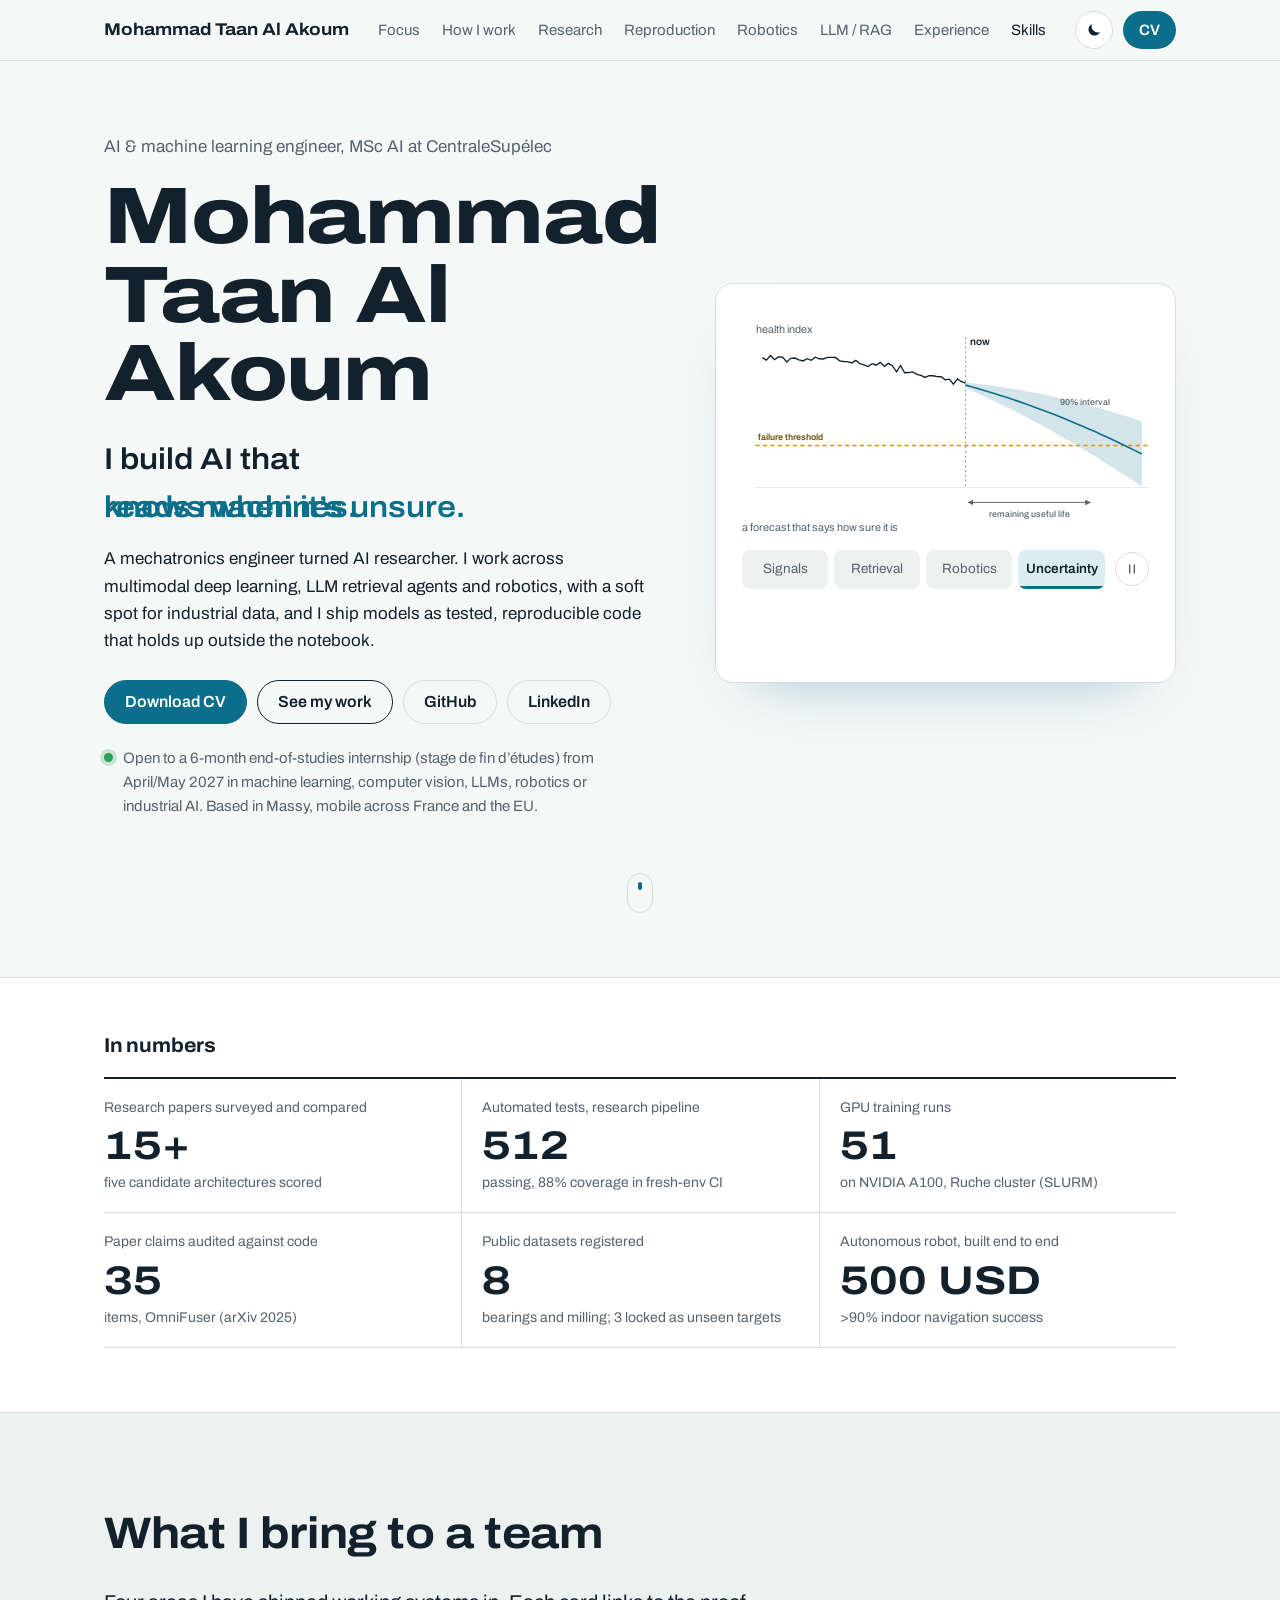
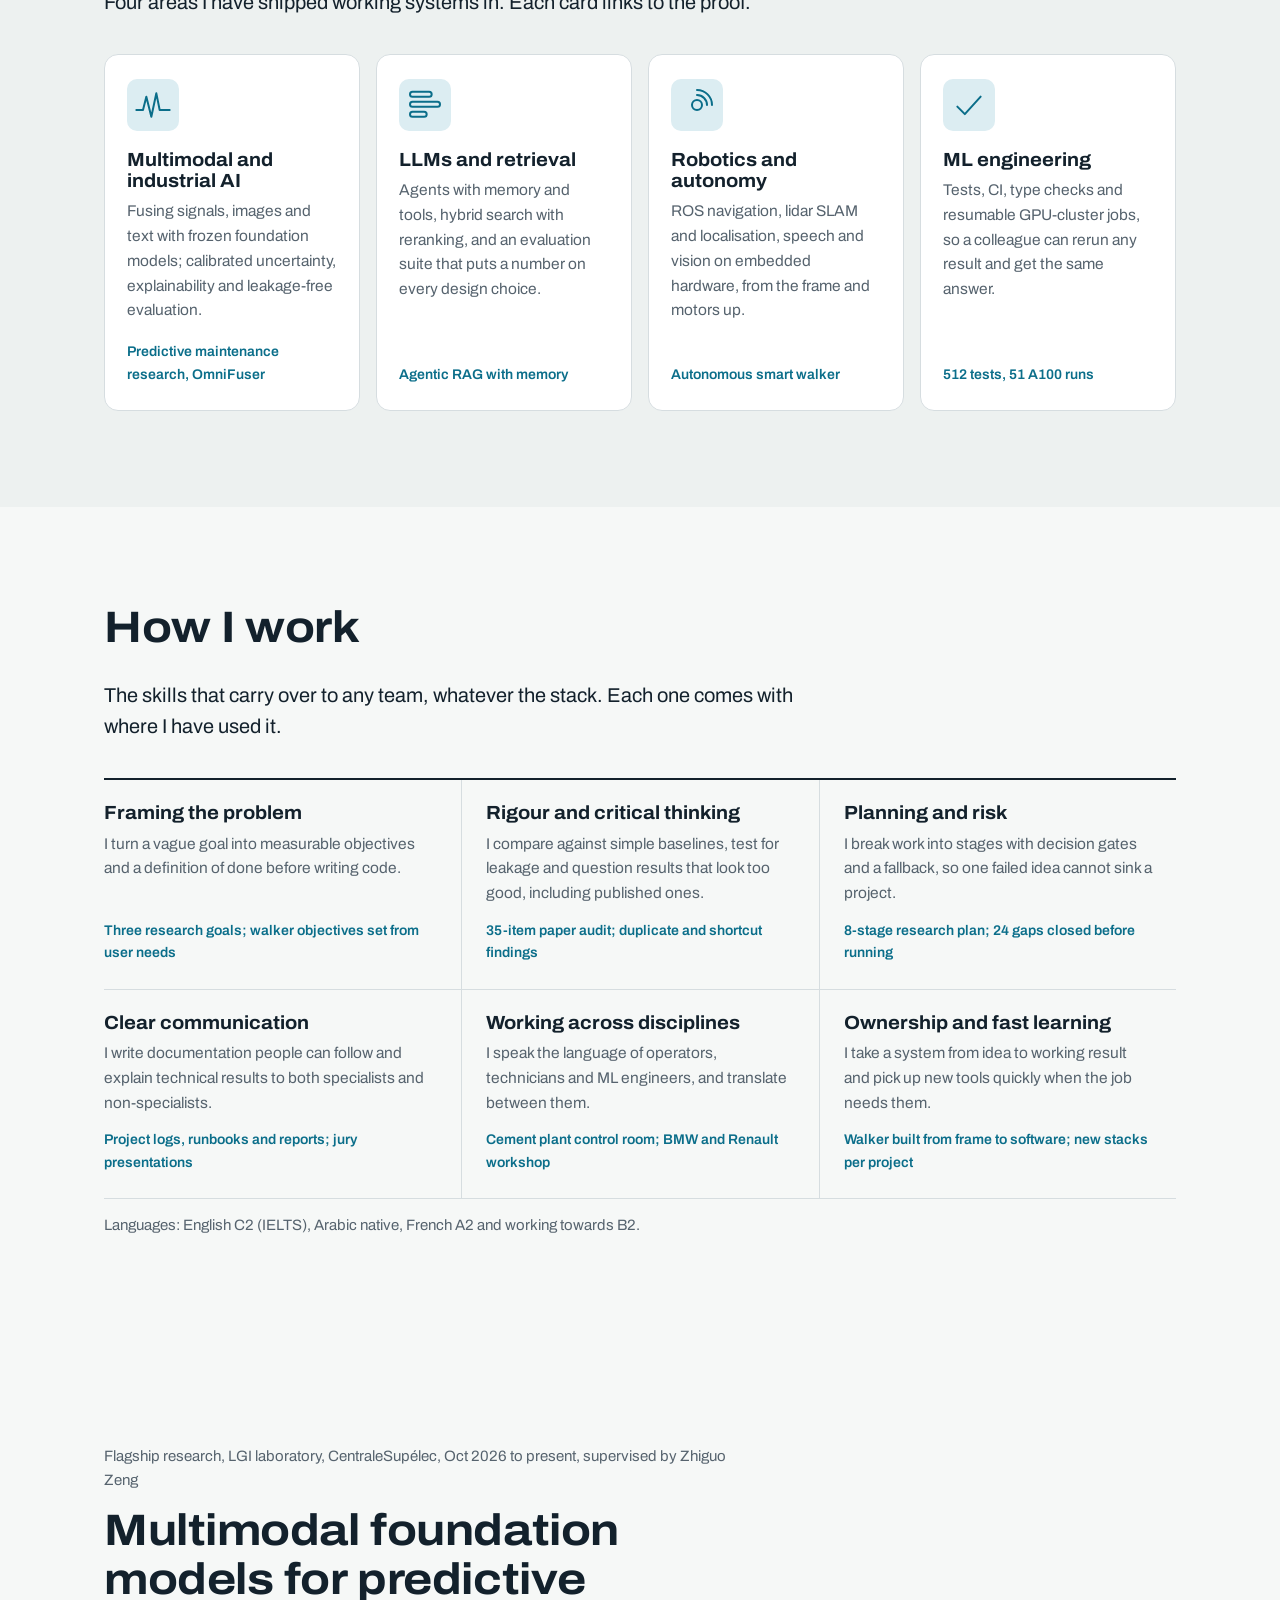
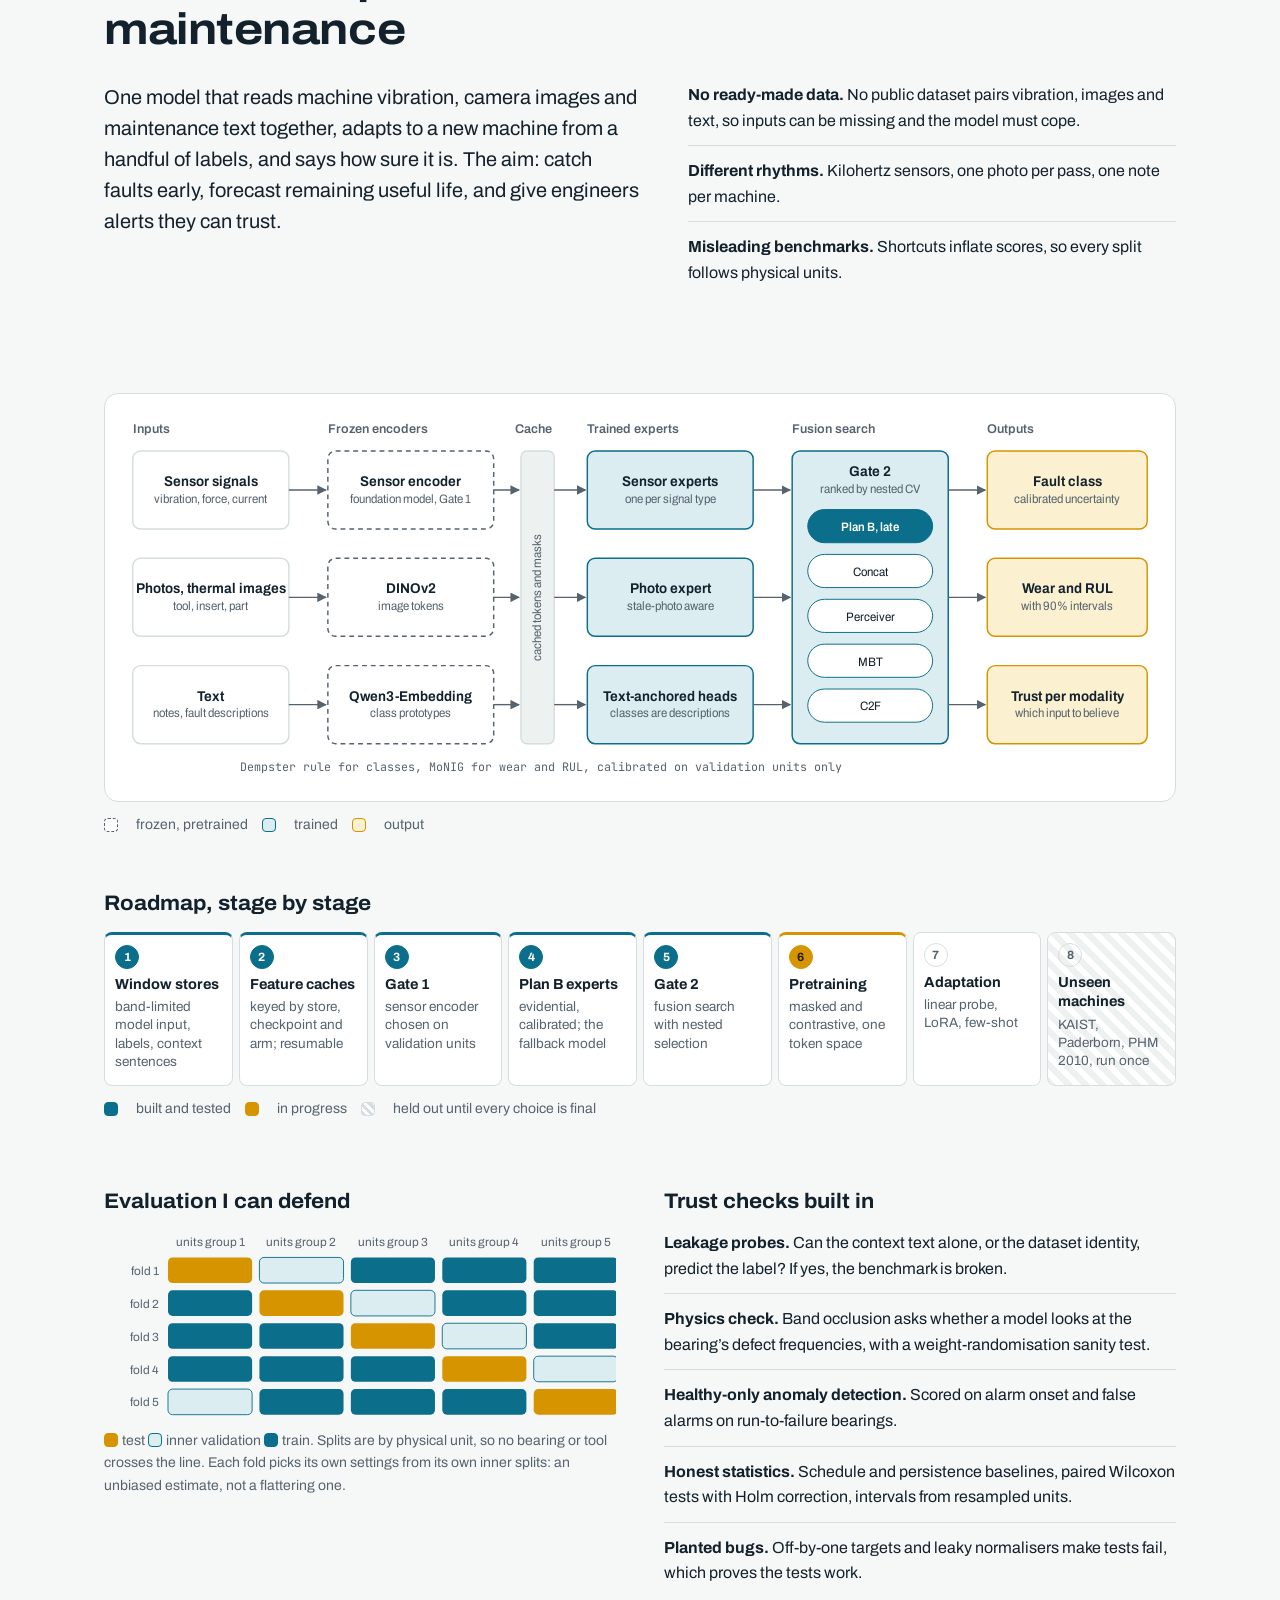
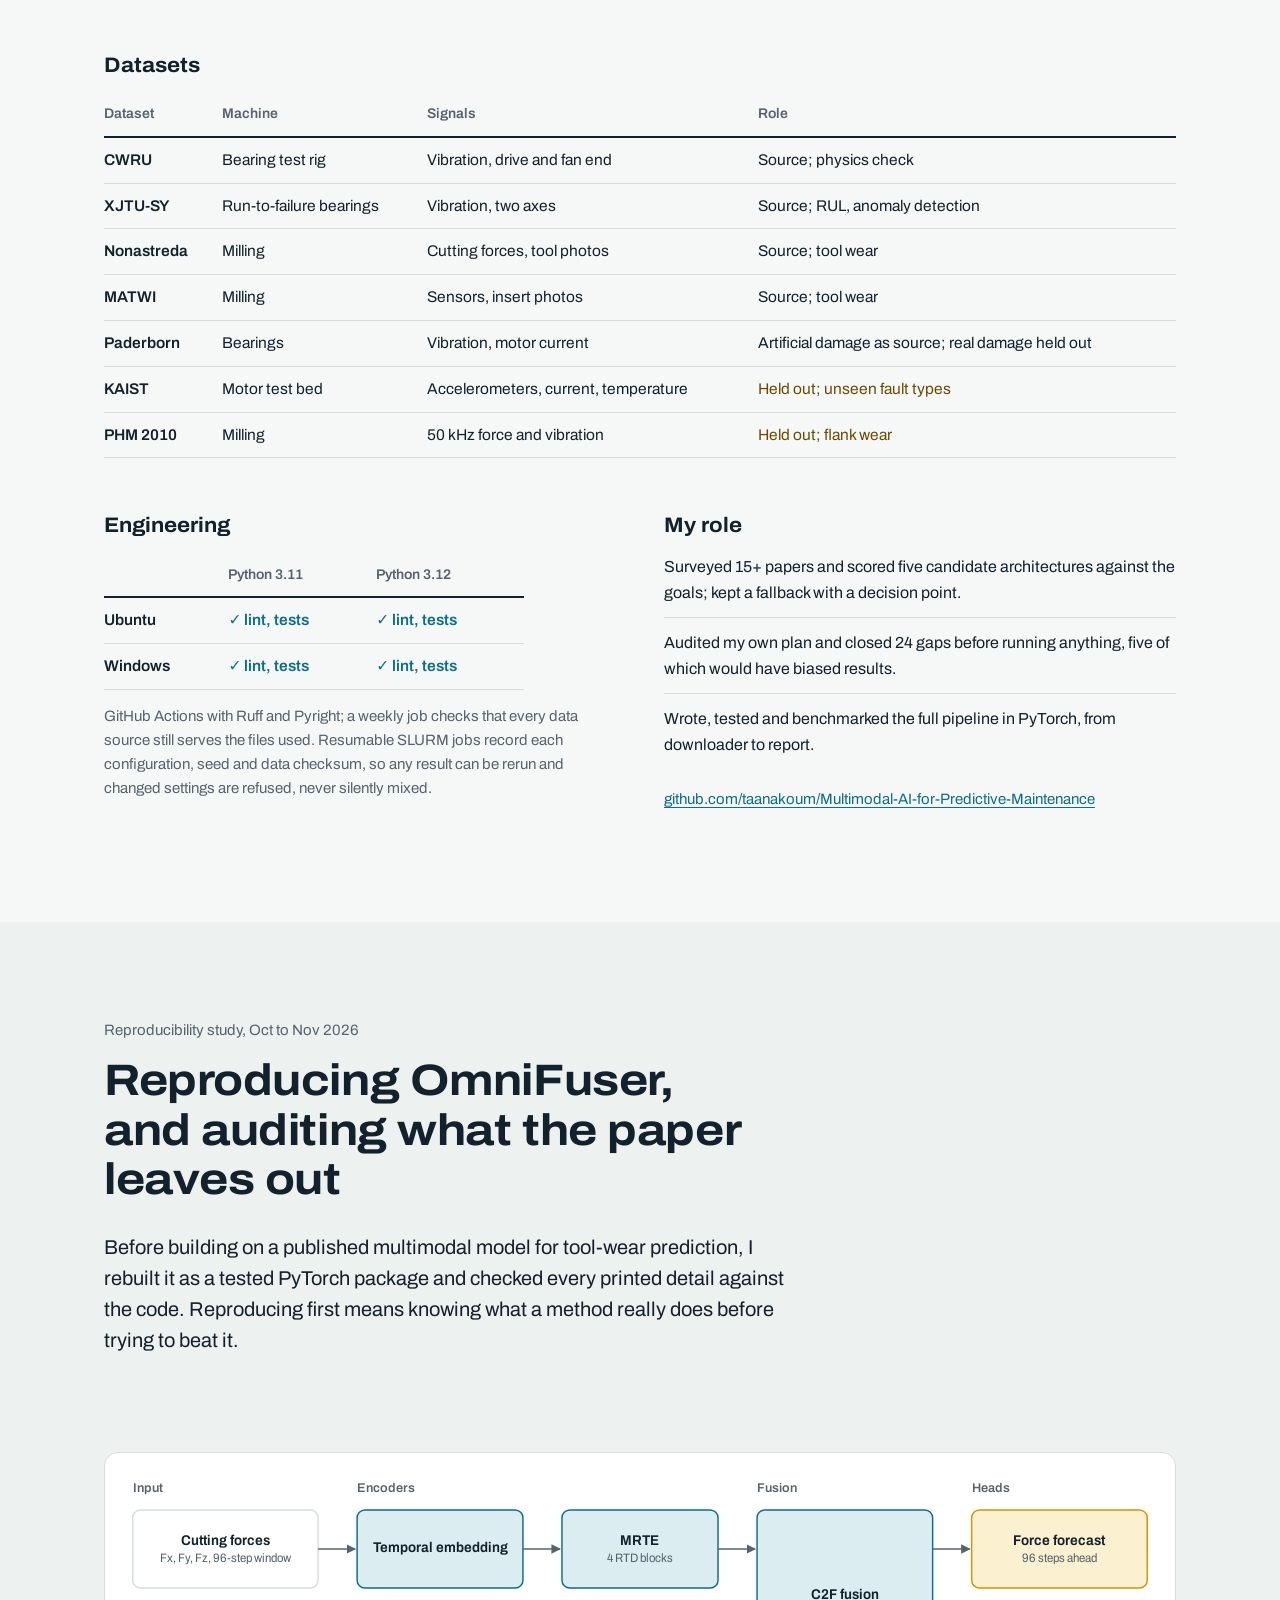
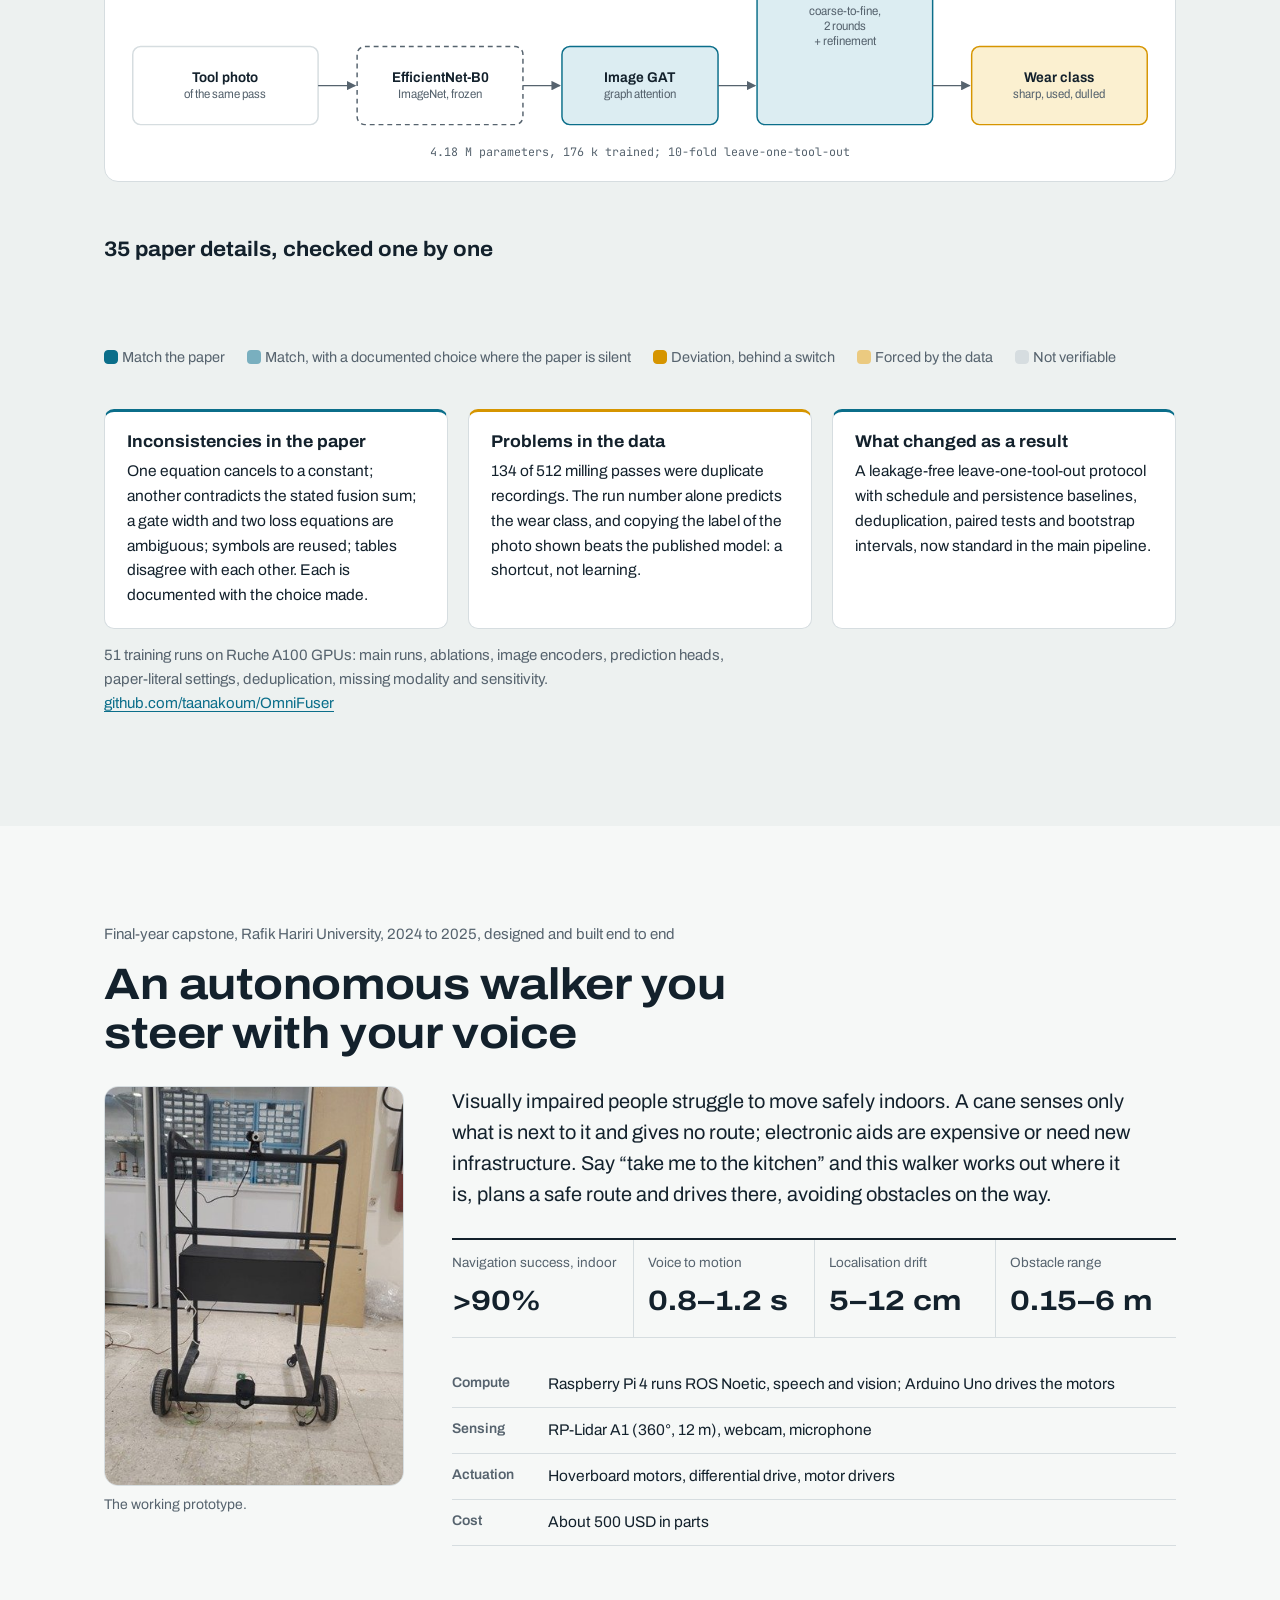
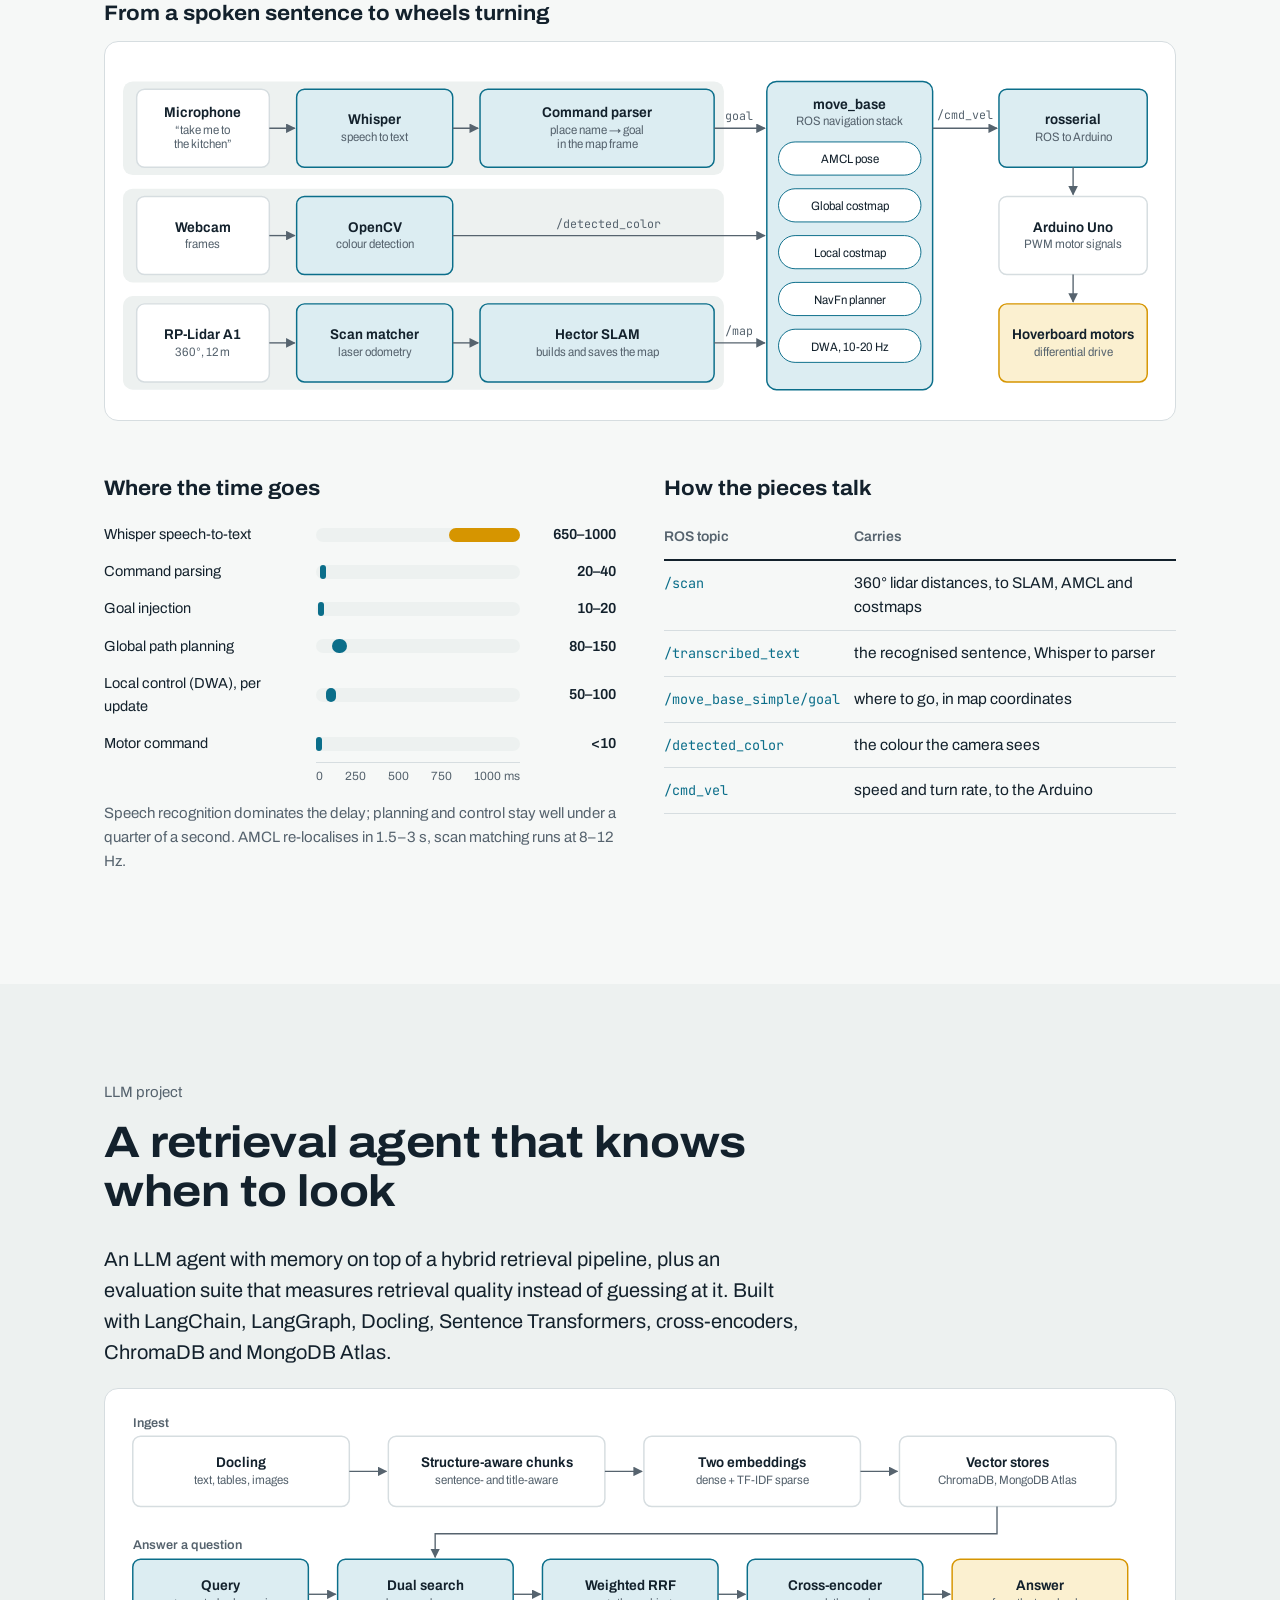
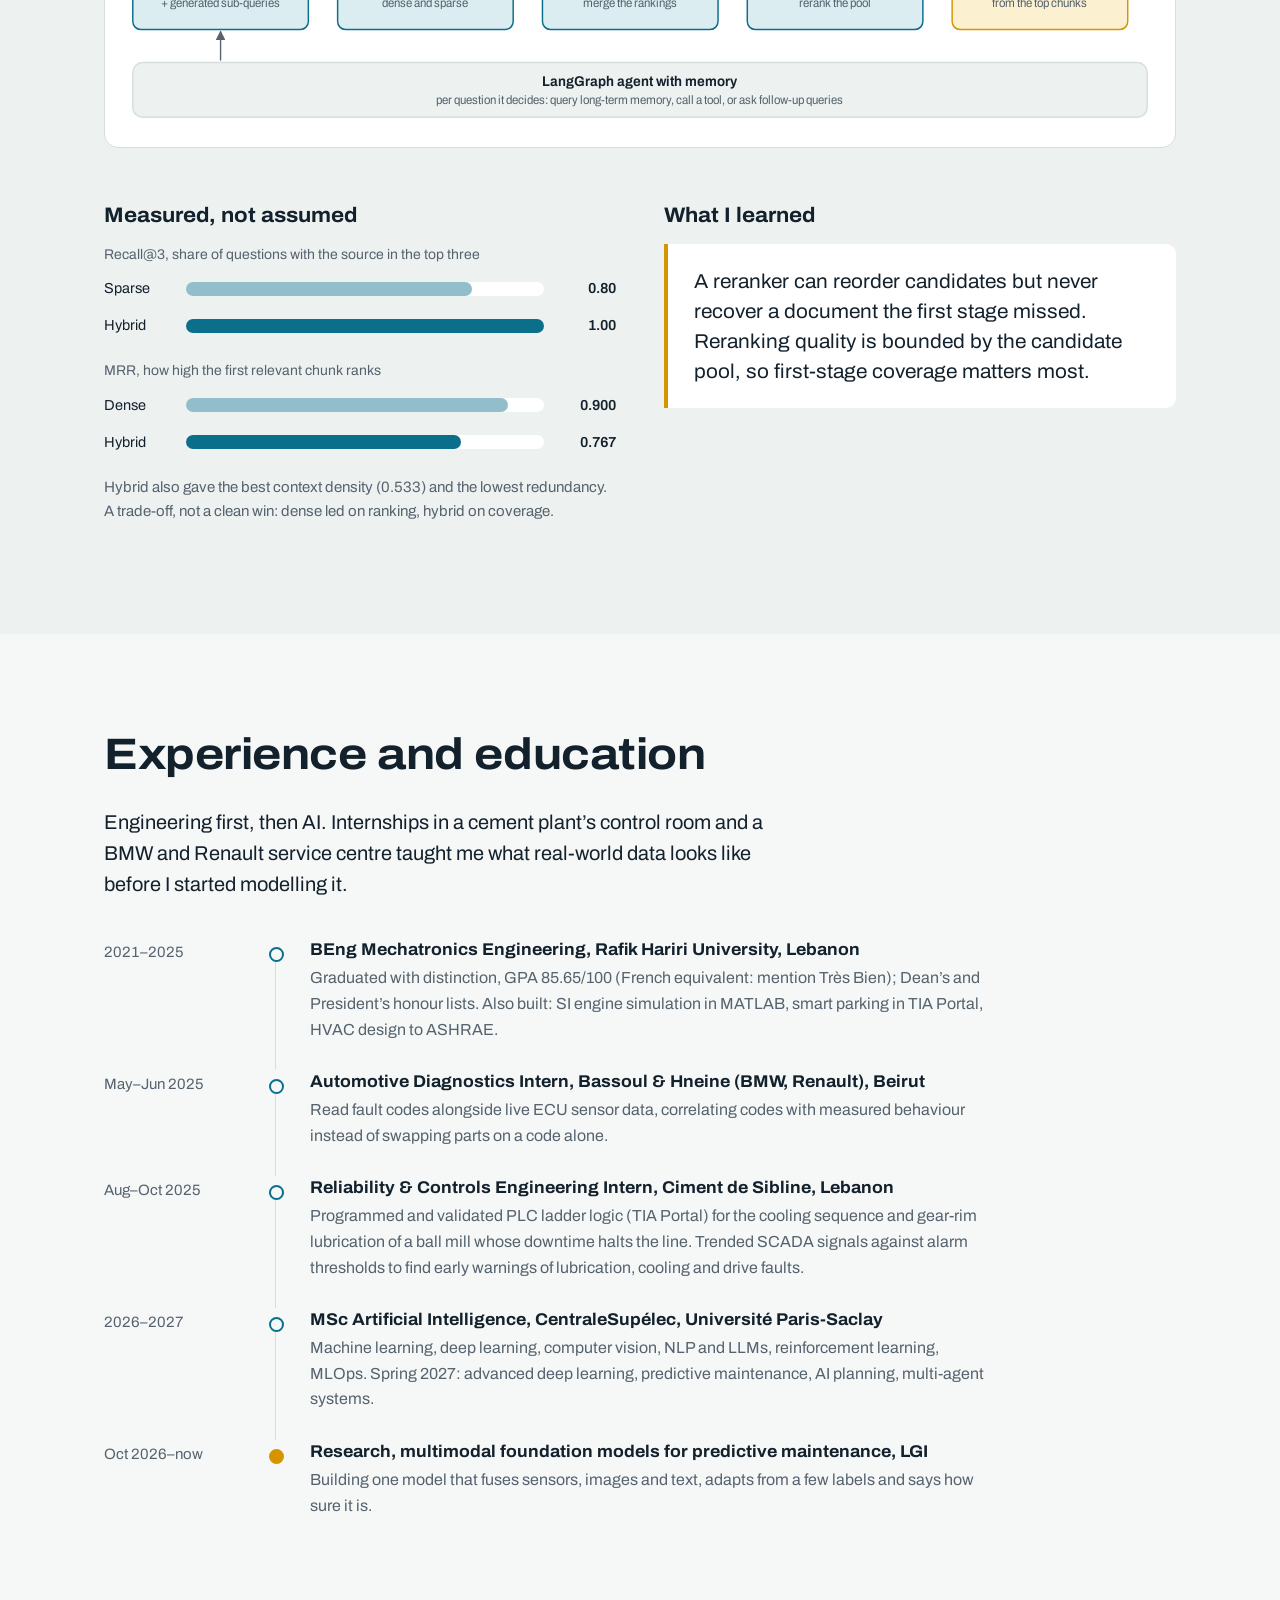
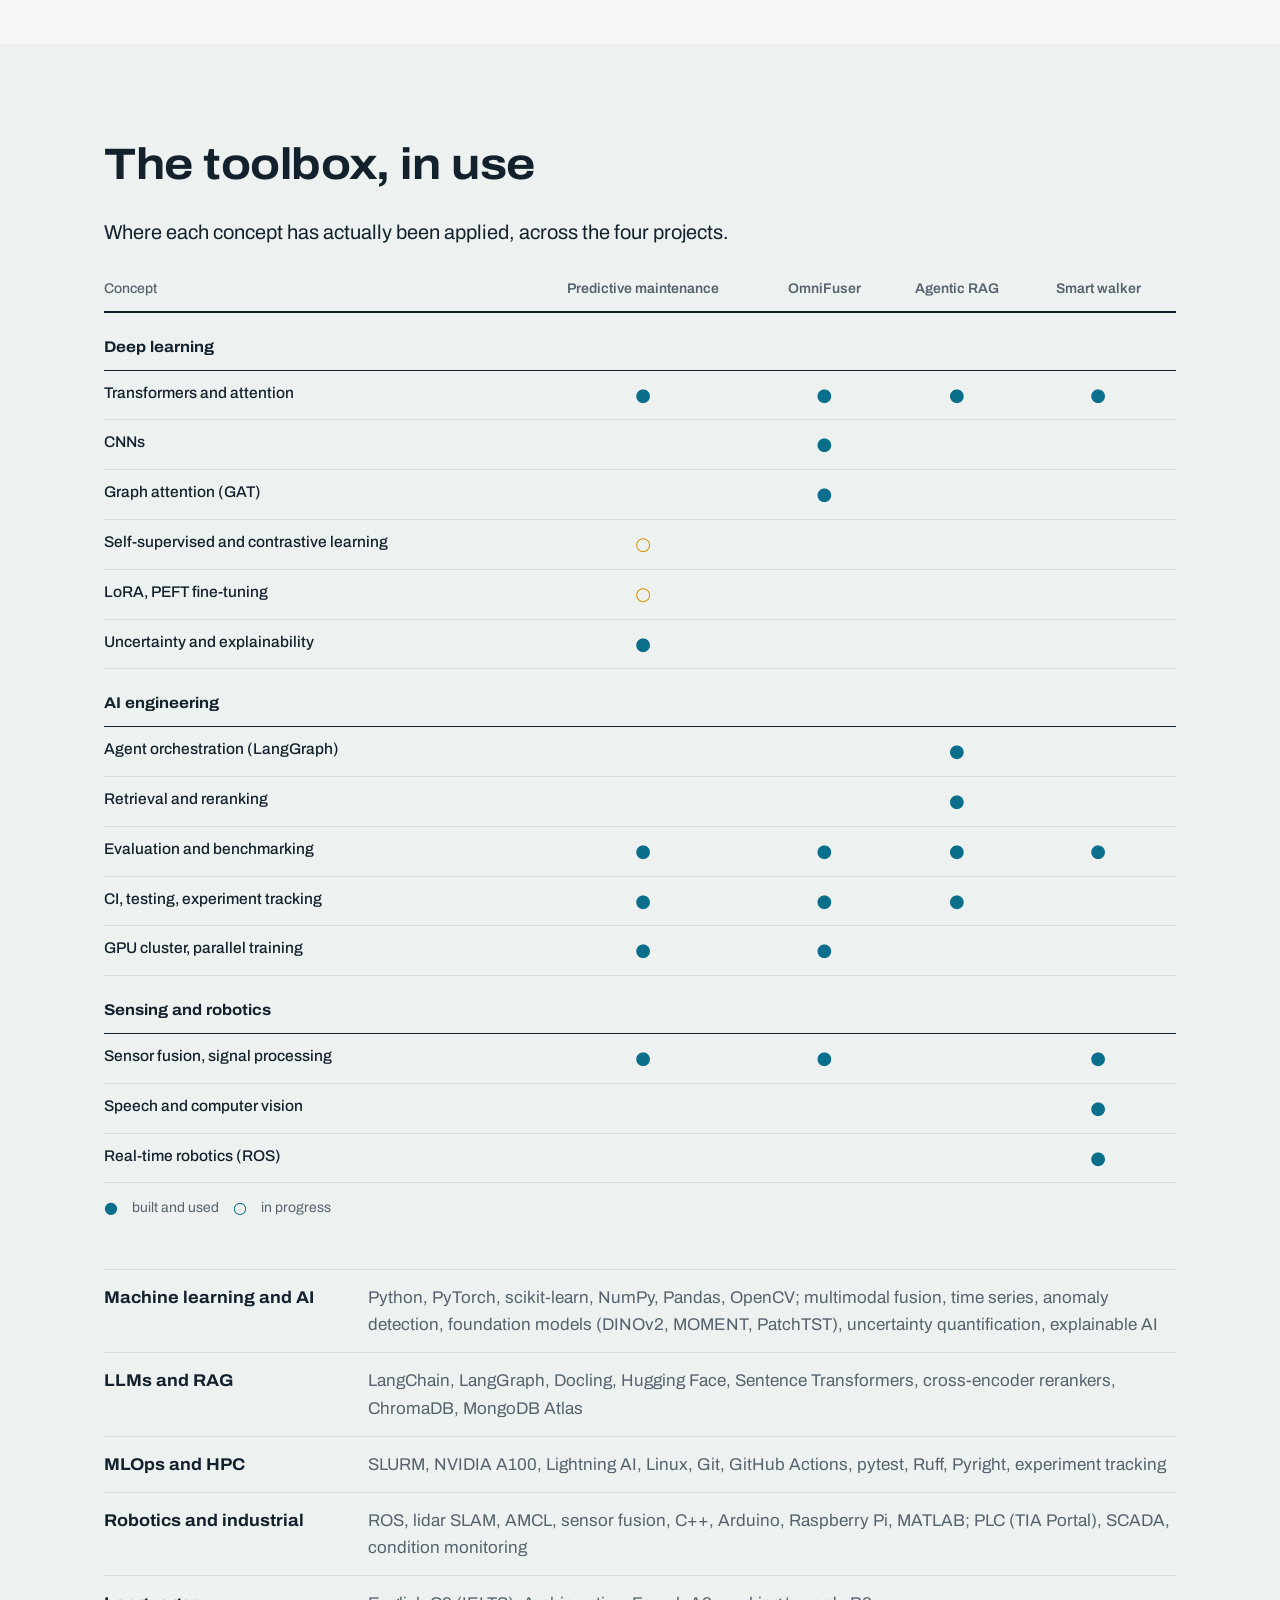
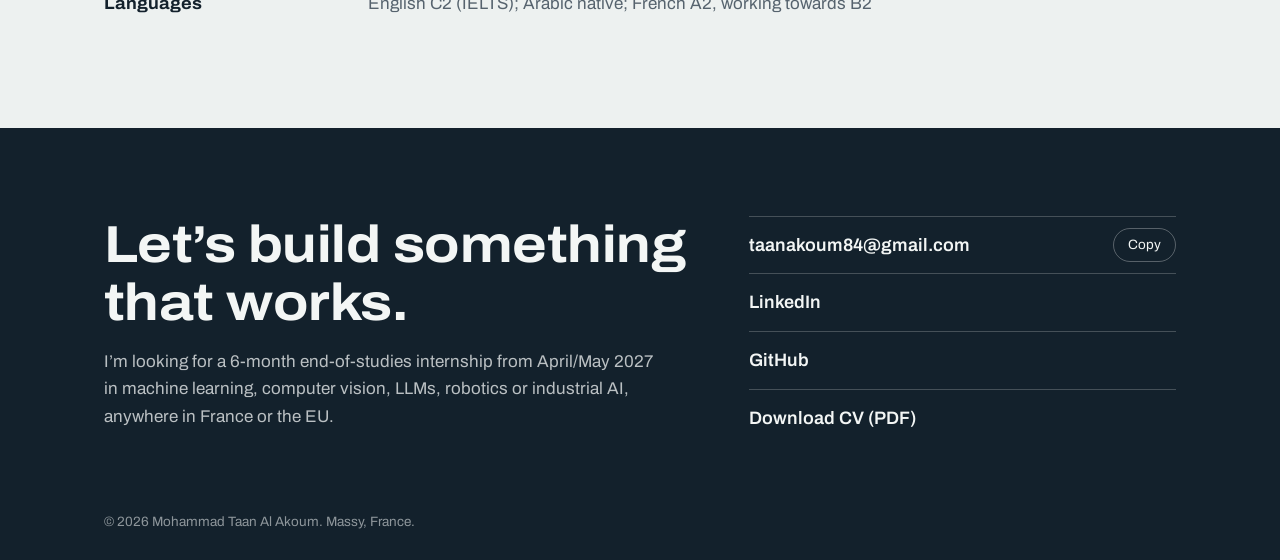
==== index.html @ 6b08afb2 "Add files via upload" ====
<!doctype html>
<html lang="en">
<head>
<meta charset="utf-8">
<meta name="viewport" content="width=device-width, initial-scale=1">
<title>Mohammad Taan Al Akoum | AI & ML Engineer</title>
<script>try{var s=localStorage.getItem("theme");if(s)document.documentElement.setAttribute("data-theme",s)}catch(e){}document.documentElement.classList.add("js")</script>
<meta name="description" content="AI and machine learning engineer, MSc AI at CentraleSupélec: multimodal deep learning, LLM retrieval agents, robotics and industrial AI, shipped as tested code. Looking for a 6-month internship from April/May 2027.">
<meta name="author" content="Mohammad Taan Al Akoum">
<meta name="theme-color" content="#F6F8F7">
<link rel="canonical" href="https://taanakoum.github.io/">
<meta property="og:type" content="website">
<meta property="og:title" content="Mohammad Taan Al Akoum | AI & ML Engineer">
<meta property="og:description" content="Multimodal deep learning, LLM retrieval agents, autonomous robots and industrial AI, built and tested end to end. Seeking a 6-month internship from April/May 2027.">
<meta property="og:url" content="https://taanakoum.github.io/">
<meta property="og:image" content="https://taanakoum.github.io/assets/og.png">
<meta name="twitter:card" content="summary_large_image">
<link rel="icon" href="assets/favicon.svg" type="image/svg+xml">
<link rel="preconnect" href="https://fonts.googleapis.com">
<link rel="preconnect" href="https://fonts.gstatic.com" crossorigin>
<link href="https://fonts.googleapis.com/css2?family=Archivo:wdth,wght@62..125,300..800&family=JetBrains+Mono:wght@400;500&display=swap" rel="stylesheet">
<link rel="stylesheet" href="styles.css">
<script type="application/ld+json">
{"@context":"https://schema.org","@type":"Person","name":"Mohammad Taan Al Akoum","jobTitle":"AI & Machine Learning Engineer","email":"mailto:taanakoum84@gmail.com","url":"https://taanakoum.github.io/","alumniOf":[{"@type":"CollegeOrUniversity","name":"CentraleSupélec, Université Paris-Saclay"},{"@type":"CollegeOrUniversity","name":"Rafik Hariri University"}],"address":{"@type":"PostalAddress","addressLocality":"Massy","addressCountry":"FR"},"sameAs":["https://github.com/taanakoum","https://www.linkedin.com/in/mohammad-taan-al-akoum-192936437"]}
</script>
</head>
<body>
<a class="skip" href="#main">Skip to content</a>

<header class="nav">
  <div class="progress" aria-hidden="true"><span></span></div>
  <div class="wrap nav-in">
    <a class="brand" href="#top">Mohammad Taan Al Akoum</a>
    <nav aria-label="Sections" id="menu">
      <a href="#bring">Focus</a>
      <a href="#how">How I work</a>
      <a href="#research">Research</a>
      <a href="#omnifuser">Reproduction</a>
      <a href="#walker">Robotics</a>
      <a href="#rag">LLM / RAG</a>
      <a href="#experience">Experience</a>
      <a href="#skills">Skills</a>
    </nav>
    <div class="nav-tools">
      <button class="icon-btn" id="theme" type="button" aria-label="Switch to dark theme">
        <svg class="i-moon" viewBox="0 0 24 24" aria-hidden="true"><path d="M20 14.5A8 8 0 0 1 9.5 4a8 8 0 1 0 10.5 10.5z"/></svg>
        <svg class="i-sun" viewBox="0 0 24 24" aria-hidden="true"><circle cx="12" cy="12" r="4.2"/><path d="M12 2v2.5M12 19.5V22M2 12h2.5M19.5 12H22M4.9 4.9l1.8 1.8M17.3 17.3l1.8 1.8M4.9 19.1l1.8-1.8M17.3 6.7l1.8-1.8"/></svg>
      </button>
      <a class="nav-cv" href="assets/Mohammad_Taan_Al_Akoum_CV.pdf" download>CV</a>
      <button class="icon-btn menu-btn" id="menu-btn" type="button" aria-expanded="false" aria-controls="menu" aria-label="Open menu"><span></span><span></span></button>
    </div>
  </div>
</header>

<main id="main">

<section class="hero" id="top">
  <div class="wrap hero-in">
    <div class="hero-txt">
      <p class="hero-role">AI &amp; machine learning engineer, MSc AI at CentraleSupélec</p>
      <h1><span class="h1-l">Mohammad</span> <span class="h1-l">Taan Al Akoum</span></h1>
      <p class="hero-claim">I build AI that<br><span class="rot" aria-live="polite"><span class="rot-w is-on">reads machines.</span><span class="rot-w">finds the right answer.</span><span class="rot-w">drives itself.</span><span class="rot-w">knows when it’s unsure.</span></span></p>
      <p class="hero-lede">A mechatronics engineer turned AI researcher. I work across multimodal deep learning, LLM retrieval agents and robotics, with a soft spot for industrial data, and I ship models as tested, reproducible code that holds up outside the notebook.</p>
      <div class="cta">
        <a class="btn btn-main" href="assets/Mohammad_Taan_Al_Akoum_CV.pdf" download>Download CV</a>
        <a class="btn" href="#work">See my work</a>
        <a class="btn btn-quiet" href="https://github.com/taanakoum" target="_blank" rel="noopener">GitHub</a>
        <a class="btn btn-quiet" href="https://www.linkedin.com/in/mohammad-taan-al-akoum-192936437" target="_blank" rel="noopener">LinkedIn</a>
      </div>
      <p class="avail"><span class="dot" aria-hidden="true"></span>Open to a 6-month end-of-studies internship (stage de fin d’études) from April/May 2027 in machine learning, computer vision, LLMs, robotics or industrial AI. Based in Massy, mobile across France and the EU.</p>
    </div>
    <figure class="hero-fig" data-showcase>
      <div class="stage">
        <div class="hp is-active" data-cap="Signals. Each bearing impact rings in the vibration; the spectrum shows the defect frequency and its harmonics. My research checks that models rely on these lines, not on shortcuts."><svg class="hero-sig" viewBox="0 0 600 330" role="img" aria-label="Illustration of a bearing fault: repeating impacts in a vibration signal and matching peaks in its envelope spectrum." xmlns="http://www.w3.org/2000/svg"><path class="sig draw" d="M0,80.7 L1,78.0 L2,79.2 L3,78.7 L4,79.6 L5,77.1 L6,73.1 L7,74.2 L8,72.1 L9,73.6 L10,72.7 L11,72.8 L12,77.2 L13,70.3 L14,71.0 L15,70.7 L16,76.3 L17,76.3 L18,74.0 L19,29.0 L20,68.0 L21,106.5 L22,75.4 L23,47.0 L24,66.2 L25,92.8 L26,80.8 L27,53.2 L28,67.1 L29,84.0 L30,82.3 L31,68.5 L32,72.6 L33,84.6 L34,80.6 L35,72.6 L36,76.7 L37,86.4 L38,85.3 L39,75.3 L40,81.4 L41,84.2 L42,84.7 L43,86.4 L44,82.6 L45,82.9 L46,92.6 L47,86.4 L48,85.6 L49,89.7 L50,87.2 L51,87.6 L52,90.9 L53,86.2 L54,87.2 L55,85.8 L56,84.0 L57,87.3 L58,88.3 L59,91.3 L60,85.8 L61,89.0 L62,88.5 L63,90.0 L64,88.5 L65,87.1 L66,82.0 L67,90.0 L68,87.7 L69,82.8 L70,79.1 L71,36.8 L72,83.3 L73,121.7 L74,83.8 L75,54.3 L76,75.9 L77,96.2 L78,80.2 L79,60.1 L80,69.6 L81,86.5 L82,76.0 L83,63.2 L84,67.5 L85,79.0 L86,81.3 L87,63.9 L88,66.0 L89,74.6 L90,80.3 L91,70.5 L92,66.7 L93,78.5 L94,74.6 L95,67.7 L96,73.5 L97,69.1 L98,72.7 L99,72.6 L100,71.1 L101,72.5 L102,75.0 L103,71.5 L104,76.2 L105,77.2 L106,74.6 L107,77.1 L108,79.6 L109,76.2 L110,75.9 L111,81.2 L112,83.9 L113,81.7 L114,82.8 L115,83.6 L116,79.6 L117,86.7 L118,81.5 L119,88.6 L120,87.7 L121,84.6 L122,83.9 L123,41.0 L124,83.5 L125,121.8 L126,92.3 L127,59.7 L128,83.1 L129,108.5 L130,92.7 L131,72.2 L132,80.4 L133,98.8 L134,87.9 L135,77.2 L136,83.3 L137,94.7 L138,90.6 L139,78.1 L140,82.3 L141,87.6 L142,82.5 L143,87.2 L144,82.9 L145,83.6 L146,82.7 L147,78.6 L148,79.2 L149,78.6 L150,79.5 L151,78.5 L152,69.6 L153,76.1 L154,78.5 L155,75.3 L156,74.5 L157,74.6 L158,81.5 L159,74.5 L160,69.7 L161,75.6 L162,72.9 L163,69.6 L164,69.3 L165,67.8 L166,76.4 L167,72.6 L168,72.4 L169,70.2 L170,69.4 L171,79.3 L172,69.6 L173,76.6 L174,71.6 L175,33.8 L176,70.7 L177,106.1 L178,80.5 L179,48.6 L180,68.9 L181,97.7 L182,84.0 L183,58.5 L184,70.9 L185,93.1 L186,78.9 L187,75.0 L188,74.8 L189,90.5 L190,87.4 L191,76.9 L192,80.3 L193,87.5 L194,93.0 L195,87.3 L196,82.3 L197,91.7 L198,92.4 L199,90.0 L200,82.7 L201,87.2 L202,86.0 L203,90.0 L204,87.0 L205,91.7 L206,87.2 L207,83.5 L208,89.2 L209,83.6 L210,85.2 L211,87.1 L212,90.8 L213,82.1 L214,85.9 L215,86.2 L216,82.7 L217,82.3 L218,79.2 L219,84.8 L220,78.2 L221,76.8 L222,76.4 L223,79.8 L224,80.4 L225,75.2 L226,77.0 L227,32.4 L228,69.2 L229,110.5 L230,85.5 L231,48.4 L232,73.0 L233,92.1 L234,77.9 L235,58.1 L236,66.6 L237,82.2 L238,77.0 L239,58.9 L240,67.0 L241,76.1 L242,72.2 L243,62.4 L244,70.0 L245,73.9 L246,80.7 L247,72.8 L248,75.6 L249,73.1 L250,79.8 L251,73.3 L252,73.9 L253,77.1 L254,79.7 L255,75.9 L256,71.9 L257,79.0 L258,79.0 L259,77.1 L260,80.3 L261,84.9 L262,84.2 L263,79.9 L264,87.1 L265,85.6 L266,82.5 L267,83.2 L268,85.4 L269,84.1 L270,86.5 L271,90.2 L272,91.3 L273,89.3 L274,85.7 L275,89.7 L276,90.5 L277,90.3 L278,92.4 L279,44.7 L280,88.1 L281,121.4 L282,98.6 L283,59.7 L284,83.2 L285,112.6 L286,90.2 L287,70.4 L288,85.3 L289,99.3 L290,88.7 L291,75.2 L292,75.9 L293,87.2 L294,84.0 L295,74.6 L296,72.7 L297,81.5 L298,80.7 L299,80.4 L300,72.1 L301,75.3 L302,79.0 L303,75.1 L304,67.8 L305,79.9 L306,74.1 L307,66.3 L308,74.0 L309,71.3 L310,68.5 L311,72.1 L312,69.5 L313,69.6 L314,74.7 L315,71.8 L316,70.4 L317,69.8 L318,72.6 L319,72.8 L320,74.9 L321,73.8 L322,71.3 L323,73.5 L324,76.2 L325,76.9 L326,68.6 L327,73.0 L328,74.8 L329,83.9 L330,76.4 L331,33.5 L332,71.9 L333,113.3 L334,85.6 L335,53.2 L336,81.6 L337,101.0 L338,88.4 L339,69.8 L340,75.5 L341,92.9 L342,94.8 L343,78.6 L344,81.1 L345,93.7 L346,92.8 L347,84.9 L348,78.7 L349,89.4 L350,94.6 L351,88.9 L352,81.1 L353,87.8 L354,85.7 L355,84.4 L356,88.0 L357,87.8 L358,94.3 L359,87.9 L360,85.1 L361,84.9 L362,88.2 L363,84.7 L364,82.0 L365,82.6 L366,81.8 L367,81.5 L368,81.7 L369,78.7 L370,80.3 L371,81.4 L372,79.9 L373,77.9 L374,77.8 L375,76.2 L376,75.7 L377,74.8 L378,75.3 L379,77.6 L380,72.5 L381,70.5 L382,71.9 L383,29.2 L384,68.1 L385,109.0 L386,81.6 L387,44.7 L388,68.5 L389,90.6 L390,80.4 L391,62.6 L392,69.0 L393,80.5 L394,78.9 L395,67.1 L396,70.4 L397,79.5 L398,77.3 L399,69.0 L400,67.7 L401,78.0 L402,79.9 L403,72.8 L404,70.8 L405,78.2 L406,79.0 L407,81.3 L408,79.1 L409,80.6 L410,84.5 L411,79.3 L412,80.6 L413,82.2 L414,86.3 L415,78.3 L416,81.7 L417,87.0 L418,87.2 L419,80.2 L420,87.8 L421,85.5 L422,85.9 L423,88.1 L424,90.9 L425,87.8 L426,87.7 L427,85.4 L428,85.9 L429,87.8 L430,85.7 L431,86.1 L432,86.4 L433,86.5 L434,87.0 L435,40.1 L436,84.9 L437,120.7 L438,88.8 L439,60.3 L440,78.3 L441,108.2 L442,89.0 L443,63.1 L444,72.8 L445,91.8 L446,84.6 L447,72.2 L448,67.6 L449,82.3 L450,77.4 L451,72.3 L452,71.5 L453,82.9 L454,75.0 L455,68.0 L456,75.1 L457,74.8 L458,73.0 L459,75.1 L460,74.7 L461,75.6 L462,74.9 L463,74.6 L464,70.3 L465,71.7 L466,71.5 L467,70.1 L468,67.8 L469,70.1 L470,77.4 L471,75.0 L472,76.4 L473,77.6 L474,76.0 L475,75.9 L476,74.9 L477,81.3 L478,81.4 L479,78.7 L480,79.6 L481,80.8 L482,81.0 L483,83.4 L484,80.1 L485,81.8 L486,83.8 L487,42.0 L488,82.0 L489,126.7 L490,93.1 L491,59.3 L492,85.0 L493,107.4 L494,92.9 L495,75.2 L496,82.9 L497,101.3 L498,92.4 L499,77.3 L500,83.5 L501,97.6 L502,92.8 L503,82.8 L504,82.0 L505,90.6 L506,92.2 L507,87.3 L508,84.4 L509,89.8 L510,90.5 L511,83.5 L512,83.4 L513,84.2 L514,83.0 L515,82.5 L516,74.0 L517,82.0 L518,78.2 L519,78.7 L520,74.8 L521,84.3 L522,79.9 L523,75.8 L524,73.8 L525,69.3 L526,74.4 L527,70.9 L528,71.4 L529,70.8 L530,71.9 L531,73.0 L532,70.7 L533,74.8 L534,69.0 L535,74.4 L536,70.9 L537,66.1 L538,72.4 L539,28.0 L540,66.0 L541,106.7 L542,79.4 L543,45.3 L544,66.2 L545,92.8 L546,82.1 L547,54.1 L548,65.3 L549,88.2 L550,81.2 L551,69.0 L552,69.4 L553,87.5 L554,81.9 L555,75.9 L556,78.7 L557,83.5 L558,81.9 L559,79.9 L560,82.4 L561,84.0 L562,87.1 L563,82.9 L564,79.9 L565,84.4 L566,89.7 L567,80.4 L568,86.1 L569,86.2 L570,90.7 L571,87.9 L572,91.9 L573,83.8 L574,85.5 L575,91.3 L576,91.5 L577,92.2 L578,85.1 L579,88.6 L580,86.9 L581,87.5 L582,86.8 L583,88.6 L584,84.9 L585,88.4 L586,84.4 L587,82.7 L588,81.4 L589,82.7 L590,83.9 L591,36.4 L592,78.2 L593,109.7 L594,81.4 L595,51.3 L596,72.9 L597,99.3 L598,84.2 L599,60.2 L600,68.3" pathLength="1"/><text class="sig-cap" x="0" y="160">vibration, 40 ms</text><line class="sp-axis" x1="18" y1="290" x2="600" y2="290"/><line class="sp-n" x1="24" y1="290" x2="24" y2="285.1"/><line class="sp-n" x1="29" y1="290" x2="29" y2="278.8"/><line class="sp-n" x1="34" y1="290" x2="34" y2="282.5"/><line class="sp-n" x1="39" y1="290" x2="39" y2="285.0"/><line class="sp-n" x1="44" y1="290" x2="44" y2="278.8"/><line class="sp-n" x1="49" y1="290" x2="49" y2="278.0"/><line class="sp-n" x1="54" y1="290" x2="54" y2="283.0"/><line class="sp-n" x1="59" y1="290" x2="59" y2="285.7"/><line class="sp-n" x1="64" y1="290" x2="64" y2="285.3"/><line class="sp-n" x1="69" y1="290" x2="69" y2="286.2"/><line class="sp-n" x1="74" y1="290" x2="74" y2="283.9"/><line class="sp-n" x1="79" y1="290" x2="79" y2="286.2"/><line class="sp-n" x1="84" y1="290" x2="84" y2="284.8"/><line class="sp-n" x1="89" y1="290" x2="89" y2="284.7"/><line class="sp-n" x1="94" y1="290" x2="94" y2="281.9"/><line class="sp-n" x1="99" y1="290" x2="99" y2="279.0"/><line class="sp-n" x1="104" y1="290" x2="104" y2="280.3"/><line class="sp-n" x1="109" y1="290" x2="109" y2="283.3"/><line class="sp-n" x1="114" y1="290" x2="114" y2="283.3"/><line class="sp-n" x1="119" y1="290" x2="119" y2="282.3"/><line class="sp-n" x1="124" y1="290" x2="124" y2="283.6"/><line class="sp-n" x1="129" y1="290" x2="129" y2="284.0"/><line class="sp-n" x1="134" y1="290" x2="134" y2="286.4"/><line class="sp-n" x1="139" y1="290" x2="139" y2="284.5"/><line class="sp-n" x1="144" y1="290" x2="144" y2="278.3"/><line class="sp-n" x1="149" y1="290" x2="149" y2="285.9"/><line class="sp-n" x1="154" y1="290" x2="154" y2="282.5"/><line class="sp-n" x1="159" y1="290" x2="159" y2="281.3"/><line class="sp-n" x1="164" y1="290" x2="164" y2="279.2"/><line class="sp-n" x1="169" y1="290" x2="169" y2="285.1"/><line class="sp-n" x1="174" y1="290" x2="174" y2="284.6"/><line class="sp-n" x1="179" y1="290" x2="179" y2="284.8"/><line class="sp-n" x1="184" y1="290" x2="184" y2="283.4"/><line class="sp-n" x1="189" y1="290" x2="189" y2="283.0"/><line class="sp-n" x1="194" y1="290" x2="194" y2="278.4"/><line class="sp-n" x1="199" y1="290" x2="199" y2="279.4"/><line class="sp-n" x1="204" y1="290" x2="204" y2="279.1"/><line class="sp-n" x1="209" y1="290" x2="209" y2="286.8"/><line class="sp-n" x1="214" y1="290" x2="214" y2="286.7"/><line class="sp-n" x1="219" y1="290" x2="219" y2="280.6"/><line class="sp-n" x1="224" y1="290" x2="224" y2="278.9"/><line class="sp-n" x1="229" y1="290" x2="229" y2="282.7"/><line class="sp-n" x1="234" y1="290" x2="234" y2="281.7"/><line class="sp-n" x1="239" y1="290" x2="239" y2="287.0"/><line class="sp-n" x1="244" y1="290" x2="244" y2="283.5"/><line class="sp-n" x1="249" y1="290" x2="249" y2="278.7"/><line class="sp-n" x1="254" y1="290" x2="254" y2="279.6"/><line class="sp-n" x1="259" y1="290" x2="259" y2="279.3"/><line class="sp-n" x1="264" y1="290" x2="264" y2="278.2"/><line class="sp-n" x1="269" y1="290" x2="269" y2="284.8"/><line class="sp-n" x1="274" y1="290" x2="274" y2="286.0"/><line class="sp-n" x1="279" y1="290" x2="279" y2="285.6"/><line class="sp-n" x1="284" y1="290" x2="284" y2="282.3"/><line class="sp-n" x1="289" y1="290" x2="289" y2="280.9"/><line class="sp-n" x1="294" y1="290" x2="294" y2="278.5"/><line class="sp-n" x1="299" y1="290" x2="299" y2="280.5"/><line class="sp-n" x1="304" y1="290" x2="304" y2="281.2"/><line class="sp-n" x1="309" y1="290" x2="309" y2="280.1"/><line class="sp-n" x1="314" y1="290" x2="314" y2="282.9"/><line class="sp-n" x1="319" y1="290" x2="319" y2="282.0"/><line class="sp-n" x1="324" y1="290" x2="324" y2="286.6"/><line class="sp-n" x1="329" y1="290" x2="329" y2="280.0"/><line class="sp-n" x1="334" y1="290" x2="334" y2="284.9"/><line class="sp-n" x1="339" y1="290" x2="339" y2="278.7"/><line class="sp-n" x1="344" y1="290" x2="344" y2="281.2"/><line class="sp-n" x1="349" y1="290" x2="349" y2="284.3"/><line class="sp-n" x1="354" y1="290" x2="354" y2="285.8"/><line class="sp-n" x1="359" y1="290" x2="359" y2="284.7"/><line class="sp-n" x1="364" y1="290" x2="364" y2="281.3"/><line class="sp-n" x1="369" y1="290" x2="369" y2="280.7"/><line class="sp-n" x1="374" y1="290" x2="374" y2="286.0"/><line class="sp-n" x1="379" y1="290" x2="379" y2="286.4"/><line class="sp-n" x1="384" y1="290" x2="384" y2="282.3"/><line class="sp-n" x1="389" y1="290" x2="389" y2="281.8"/><line class="sp-n" x1="394" y1="290" x2="394" y2="283.5"/><line class="sp-n" x1="399" y1="290" x2="399" y2="285.0"/><line class="sp-n" x1="404" y1="290" x2="404" y2="281.6"/><line class="sp-n" x1="409" y1="290" x2="409" y2="286.9"/><line class="sp-n" x1="414" y1="290" x2="414" y2="284.3"/><line class="sp-n" x1="419" y1="290" x2="419" y2="282.9"/><line class="sp-n" x1="424" y1="290" x2="424" y2="278.4"/><line class="sp-n" x1="429" y1="290" x2="429" y2="281.2"/><line class="sp-n" x1="434" y1="290" x2="434" y2="279.0"/><line class="sp-n" x1="439" y1="290" x2="439" y2="282.7"/><line class="sp-n" x1="444" y1="290" x2="444" y2="284.9"/><line class="sp-n" x1="449" y1="290" x2="449" y2="284.8"/><line class="sp-n" x1="454" y1="290" x2="454" y2="278.4"/><line class="sp-n" x1="459" y1="290" x2="459" y2="280.7"/><line class="sp-n" x1="464" y1="290" x2="464" y2="284.2"/><line class="sp-n" x1="469" y1="290" x2="469" y2="286.8"/><line class="sp-n" x1="474" y1="290" x2="474" y2="282.5"/><line class="sp-n" x1="479" y1="290" x2="479" y2="280.9"/><line class="sp-n" x1="484" y1="290" x2="484" y2="283.2"/><line class="sp-n" x1="489" y1="290" x2="489" y2="284.7"/><line class="sp-n" x1="494" y1="290" x2="494" y2="281.0"/><line class="sp-n" x1="499" y1="290" x2="499" y2="278.7"/><line class="sp-n" x1="504" y1="290" x2="504" y2="285.0"/><line class="sp-n" x1="509" y1="290" x2="509" y2="286.7"/><line class="sp-n" x1="514" y1="290" x2="514" y2="284.0"/><line class="sp-n" x1="519" y1="290" x2="519" y2="283.2"/><line class="sp-n" x1="524" y1="290" x2="524" y2="280.9"/><line class="sp-n" x1="529" y1="290" x2="529" y2="285.2"/><line class="sp-n" x1="534" y1="290" x2="534" y2="279.8"/><line class="sp-n" x1="539" y1="290" x2="539" y2="280.3"/><line class="sp-n" x1="544" y1="290" x2="544" y2="282.5"/><line class="sp-n" x1="549" y1="290" x2="549" y2="285.2"/><line class="sp-n" x1="554" y1="290" x2="554" y2="278.3"/><line class="sp-n" x1="559" y1="290" x2="559" y2="284.2"/><line class="sp-n" x1="564" y1="290" x2="564" y2="279.6"/><line class="sp-n" x1="569" y1="290" x2="569" y2="284.9"/><line class="sp-n" x1="574" y1="290" x2="574" y2="285.0"/><line class="sp-n" x1="579" y1="290" x2="579" y2="280.2"/><line class="sp-n" x1="584" y1="290" x2="584" y2="284.3"/><line class="sp-n" x1="589" y1="290" x2="589" y2="278.4"/><line class="sp-h" style="--k:1" x1="114" y1="290" x2="114" y2="190.0"/><text class="sp-l" style="--k:1" x="114" y="182.0" text-anchor="middle">1×</text><line class="sp-h" style="--k:2" x1="198" y1="290" x2="198" y2="216.0"/><text class="sp-l" style="--k:2" x="198" y="208.0" text-anchor="middle">2×</text><line class="sp-h" style="--k:3" x1="282" y1="290" x2="282" y2="238.0"/><text class="sp-l" style="--k:3" x="282" y="230.0" text-anchor="middle">3×</text><line class="sp-h" style="--k:4" x1="366" y1="290" x2="366" y2="252.0"/><text class="sp-l" style="--k:4" x="366" y="244.0" text-anchor="middle">4×</text><line class="sp-h" style="--k:5" x1="450" y1="290" x2="450" y2="263.0"/><text class="sp-l" style="--k:5" x="450" y="255.0" text-anchor="middle">5×</text><line class="sp-h" style="--k:6" x1="534" y1="290" x2="534" y2="272.0"/><text class="sp-l" style="--k:6" x="534" y="264.0" text-anchor="middle">6×</text><text class="sig-cap" x="0" y="314">envelope spectrum: the defect frequency and its harmonics</text></svg></div>
        <div class="hp" data-cap="Retrieval. Dense and sparse search gather candidates; a cross-encoder reranks them so the best source comes first, as in my agentic RAG system."><svg class="hero-sig" viewBox="0 0 600 330" role="img" aria-label="Illustration of hybrid retrieval: candidate passages from dense and sparse search are reranked so the best source comes first." xmlns="http://www.w3.org/2000/svg"><rect class="q-pill" x="0" y="4" width="600" height="42" rx="21"/><text class="q-txt" x="22" y="31">What does the warranty cover after two years?</text><g class="rr" style="--k:0; --y0:62px; --y1:108px"><rect class="rr-bg" x="0" y="0" width="600" height="38" rx="8"/><rect class="rr-sk" x="18" y="10" width="300" height="7" rx="3.5"/><rect class="rr-sk" x="18" y="22" width="210" height="7" rx="3.5"/><text class="rr-src" x="400" y="24">dense</text><rect class="rr-trk" x="470" y="15" width="110" height="8" rx="4"/><rect class="rr-sc" x="470" y="15" width="68" height="8" rx="4"/></g><g class="rr" style="--k:1; --y0:108px; --y1:200px"><rect class="rr-bg" x="0" y="0" width="600" height="38" rx="8"/><rect class="rr-sk" x="18" y="10" width="260" height="7" rx="3.5"/><rect class="rr-sk" x="18" y="22" width="300" height="7" rx="3.5"/><text class="rr-src" x="400" y="24">sparse</text><rect class="rr-trk" x="470" y="15" width="110" height="8" rx="4"/><rect class="rr-sc" x="470" y="15" width="53" height="8" rx="4"/></g><g class="rr rr-top" style="--k:2; --y0:154px; --y1:62px"><rect class="rr-bg" x="0" y="0" width="600" height="38" rx="8"/><rect class="rr-sk" x="18" y="10" width="330" height="7" rx="3.5"/><rect class="rr-sk" x="18" y="22" width="240" height="7" rx="3.5"/><text class="rr-src" x="400" y="24">both</text><rect class="rr-trk" x="470" y="15" width="110" height="8" rx="4"/><rect class="rr-sc" x="470" y="15" width="103" height="8" rx="4"/></g><g class="rr" style="--k:3; --y0:200px; --y1:246px"><rect class="rr-bg" x="0" y="0" width="600" height="38" rx="8"/><rect class="rr-sk" x="18" y="10" width="220" height="7" rx="3.5"/><rect class="rr-sk" x="18" y="22" width="280" height="7" rx="3.5"/><text class="rr-src" x="400" y="24">sparse</text><rect class="rr-trk" x="470" y="15" width="110" height="8" rx="4"/><rect class="rr-sc" x="470" y="15" width="34" height="8" rx="4"/></g><g class="rr" style="--k:4; --y0:246px; --y1:154px"><rect class="rr-bg" x="0" y="0" width="600" height="38" rx="8"/><rect class="rr-sk" x="18" y="10" width="280" height="7" rx="3.5"/><rect class="rr-sk" x="18" y="22" width="190" height="7" rx="3.5"/><text class="rr-src" x="400" y="24">dense</text><rect class="rr-trk" x="470" y="15" width="110" height="8" rx="4"/><rect class="rr-sc" x="470" y="15" width="63" height="8" rx="4"/></g><text class="sig-cap st1" x="0" y="314">hybrid search: dense and sparse candidates</text><text class="sig-cap st2" x="0" y="314">cross-encoder rerank: the best source rises to the top</text></svg></div>
        <div class="hp" data-cap="Robotics. Say a destination: the walker localises on its lidar map, plans a route and drives there, scanning for obstacles."><svg class="hero-sig" viewBox="0 0 600 330" role="img" aria-label="Illustration of autonomous navigation: a robot on an indoor map scans with its lidar and follows a planned route to the kitchen." xmlns="http://www.w3.org/2000/svg"><rect class="map" x="0" y="0" width="600" height="292" rx="12"/><rect class="furn" x="130" y="30" width="60" height="40" rx="4"/><rect class="furn" x="240" y="30" width="50" height="40" rx="4"/><rect class="furn" x="250" y="120" width="40" height="60" rx="4"/><rect class="furn" x="430" y="232" width="120" height="40" rx="4"/><rect class="furn" x="30" y="255" width="40" height="25" rx="4"/><path class="wall" d="M10,10 H590 V282 H10 Z M220,10 V165 M400,135 V282"/><path class="rp" d="M100,90 L100,235 L310,235 L310,75 L500,75 L500,205"/><g class="flag"><line x1="500" y1="205" x2="500" y2="170"/><path d="M500,170 L524,178 L500,186 Z"/><text class="sig-lbl" x="530" y="196">kitchen</text></g><g class="bot"><g class="sweep"><path d="M0,0 L58,-26 A64,64 0 0 1 58,26 Z"/></g><circle class="bot-b" r="12"/><circle class="bot-c" r="4"/></g><text class="sig-cap" x="0" y="316">“take me to the kitchen”: localise on the map, plan, drive</text></svg></div>
        <div class="hp" data-cap="Uncertainty. A remaining-life forecast with an interval that widens with the horizon: a model that says how sure it is."><svg class="hero-sig" viewBox="0 0 600 330" role="img" aria-label="Illustration of a remaining-life forecast: a declining health index, a forecast with a 90% interval that widens with time, and the time left until the failure threshold." xmlns="http://www.w3.org/2000/svg"><defs><marker id="ah2" viewBox="0 0 10 10" refX="9" refY="5" markerWidth="6" markerHeight="6" orient="auto-start-reverse"><path d="M0,0 L10,5 L0,10 z" class="ah2"/></marker></defs><line class="sp-axis" x1="20" y1="262" x2="600" y2="262"/><line class="now" x1="330" y1="40" x2="330" y2="262"/><text class="sig-lbl" x="336" y="52">now</text><text class="sig-cap" x="20" y="34">health index</text><polygon class="band" points="330,106.9 340,108.0 350,109.1 360,110.4 370,111.7 380,113.2 390,114.7 400,116.3 410,118.0 420,119.8 430,121.7 440,123.7 450,125.8 460,127.9 470,130.2 480,132.5 490,135.0 500,137.5 510,140.1 520,142.8 530,145.6 540,148.5 550,151.5 560,154.6 570,157.7 580,161.0 590,164.3 590,260.7 580,254.0 570,247.3 560,240.8 550,234.3 540,227.9 530,221.6 520,215.4 510,209.3 500,203.3 490,197.4 480,191.5 470,185.8 460,180.1 450,174.6 440,169.1 430,163.7 420,158.4 410,153.2 400,148.1 390,143.1 380,138.2 370,133.3 360,128.6 350,123.9 340,119.4 330,114.9"/><line class="thr" x1="20" y1="200" x2="600" y2="200"/><text class="sig-lbl thr-l" x="24" y="192">failure threshold</text><path class="hist draw" d="M30,70.3 L36,74.0 L42,67.1 L48,73.3 L54,69.4 L60,69.6 L66,76.7 L72,71.3 L78,70.9 L84,73.7 L90,75.2 L96,71.9 L102,74.2 L108,69.6 L114,72.0 L120,72.3 L126,69.9 L132,69.9 L138,70.1 L144,75.1 L150,76.0 L156,76.2 L162,78.1 L168,74.4 L174,79.2 L180,81.0 L186,83.5 L192,79.2 L198,81.5 L204,77.3 L210,83.1 L216,78.7 L222,82.2 L228,91.3 L234,81.9 L240,92.6 L246,92.3 L252,91.4 L258,95.1 L264,96.6 L270,99.5 L276,96.8 L282,97.0 L288,98.3 L294,98.5 L300,103.0 L306,102.1 L312,109.6 L318,101.7 L324,105.8 L330,107.9" pathLength="1"/><path class="fc draw" d="M330,110.9 L340,113.7 L350,116.5 L360,119.5 L370,122.5 L380,125.7 L390,128.9 L400,132.2 L410,135.6 L420,139.1 L430,142.7 L440,146.4 L450,150.2 L460,154.0 L470,158.0 L480,162.0 L490,166.2 L500,170.4 L510,174.7 L520,179.1 L530,183.6 L540,188.2 L550,192.9 L560,197.7 L570,202.5 L580,207.5 L590,212.5" pathLength="1"/><text class="sig-lbl band-l" x="470" y="140">90% interval</text><g class="rul"><path class="ar2" d="M334,284 H514" marker-end="url(#ah2)" marker-start="url(#ah2)"/><text class="sig-lbl" x="424" y="306" text-anchor="middle">remaining useful life</text></g><text class="sig-cap" x="0" y="326">a forecast that says how sure it is</text></svg></div>
      </div>
      <div class="sc-bar">
        <div class="sc-tabs" role="group" aria-label="Showcase">
          <button type="button" class="sc-t is-on" aria-pressed="true"><i></i>Signals</button>
          <button type="button" class="sc-t" aria-pressed="false"><i></i>Retrieval</button>
          <button type="button" class="sc-t" aria-pressed="false"><i></i>Robotics</button>
          <button type="button" class="sc-t" aria-pressed="false"><i></i>Uncertainty</button>
        </div>
        <button type="button" class="sc-pause" aria-label="Pause the showcase" aria-pressed="false"><svg viewBox="0 0 24 24" aria-hidden="true"><path class="ps" d="M8 5v14M16 5v14"/><path class="pl" d="M7 5l12 7-12 7z"/></svg></button>
      </div>
      <figcaption class="sc-cap">Signals. Each bearing impact rings in the vibration; the spectrum shows the defect frequency and its harmonics. My research checks that models rely on these lines, not on shortcuts.</figcaption>
    </figure>
  </div>
  <a class="scroll-cue" href="#numbers" aria-label="Scroll to the numbers"><span></span></a>
</section>

<section class="sheet" id="numbers" aria-labelledby="sheet-h">
  <div class="wrap">
    <h2 id="sheet-h" class="h-small">In numbers</h2>
    <dl class="spec">
      <div><dt>Research papers surveyed and compared</dt><dd><span data-count="15" data-suf="+">15+</span><small>five candidate architectures scored</small></dd></div>
      <div><dt>Automated tests, research pipeline</dt><dd><span data-count="512">512</span><small>passing, 88% coverage in fresh-env CI</small></dd></div>
      <div><dt>GPU training runs</dt><dd><span data-count="51">51</span><small>on NVIDIA A100, Ruche cluster (SLURM)</small></dd></div>
      <div><dt>Paper claims audited against code</dt><dd><span data-count="35">35</span><small>items, OmniFuser (arXiv 2025)</small></dd></div>
      <div><dt>Public datasets registered</dt><dd><span data-count="8">8</span><small>bearings and milling; 3 locked as unseen targets</small></dd></div>
      <div><dt>Autonomous robot, built end to end</dt><dd><span data-count="500" data-suf=" USD">500 USD</span><small>&gt;90% indoor navigation success</small></dd></div>
    </dl>
  </div>
</section>

<section class="sec sec-alt" id="bring" aria-labelledby="bring-h">
  <div class="wrap">
    <h2 id="bring-h">What I bring to a team</h2>
    <p class="lead narrow">Four areas I have shipped working systems in. Each card links to the proof.</p>
    <div class="cap-grid" id="work">
      <a class="cap" href="#research">
        <svg class="cap-i" viewBox="0 0 48 48" aria-hidden="true"><path d="M4 30 L12 30 L16 14 L22 38 L28 10 L32 30 L44 30"/></svg>
        <h3>Multimodal and industrial AI</h3>
        <p>Fusing signals, images and text with frozen foundation models; calibrated uncertainty, explainability and leakage-free evaluation.</p>
        <span class="cap-proof">Predictive maintenance research, OmniFuser</span>
      </a>
      <a class="cap" href="#rag">
        <svg class="cap-i" viewBox="0 0 48 48" aria-hidden="true"><rect x="6" y="8" width="26" height="6" rx="3"/><rect x="6" y="20" width="36" height="6" rx="3"/><rect x="6" y="32" width="20" height="6" rx="3"/></svg>
        <h3>LLMs and retrieval</h3>
        <p>Agents with memory and tools, hybrid search with reranking, and an evaluation suite that puts a number on every design choice.</p>
        <span class="cap-proof">Agentic RAG with memory</span>
      </a>
      <a class="cap" href="#walker">
        <svg class="cap-i" viewBox="0 0 48 48" aria-hidden="true"><circle cx="24" cy="24" r="6"/><path d="M24 6 A18 18 0 0 1 42 24"/><path d="M24 12 A12 12 0 0 1 36 24"/></svg>
        <h3>Robotics and autonomy</h3>
        <p>ROS navigation, lidar SLAM and localisation, speech and vision on embedded hardware, from the frame and motors up.</p>
        <span class="cap-proof">Autonomous smart walker</span>
      </a>
      <a class="cap" href="#numbers">
        <svg class="cap-i" viewBox="0 0 48 48" aria-hidden="true"><path d="M10 26 L19 35 L38 14"/></svg>
        <h3>ML engineering</h3>
        <p>Tests, CI, type checks and resumable GPU-cluster jobs, so a colleague can rerun any result and get the same answer.</p>
        <span class="cap-proof">512 tests, 51 A100 runs</span>
      </a>
    </div>
  </div>
</section>

<section class="sec" id="how" aria-labelledby="how-h">
  <div class="wrap">
    <h2 id="how-h">How I work</h2>
    <p class="lead narrow">The skills that carry over to any team, whatever the stack. Each one comes with where I have used it.</p>
    <div class="soft">
      <div class="sk"><h3>Framing the problem</h3><p>I turn a vague goal into measurable objectives and a definition of done before writing code.</p><span>Three research goals; walker objectives set from user needs</span></div>
      <div class="sk"><h3>Rigour and critical thinking</h3><p>I compare against simple baselines, test for leakage and question results that look too good, including published ones.</p><span>35-item paper audit; duplicate and shortcut findings</span></div>
      <div class="sk"><h3>Planning and risk</h3><p>I break work into stages with decision gates and a fallback, so one failed idea cannot sink a project.</p><span>8-stage research plan; 24 gaps closed before running</span></div>
      <div class="sk"><h3>Clear communication</h3><p>I write documentation people can follow and explain technical results to both specialists and non-specialists.</p><span>Project logs, runbooks and reports; jury presentations</span></div>
      <div class="sk"><h3>Working across disciplines</h3><p>I speak the language of operators, technicians and ML engineers, and translate between them.</p><span>Cement plant control room; BMW and Renault workshop</span></div>
      <div class="sk"><h3>Ownership and fast learning</h3><p>I take a system from idea to working result and pick up new tools quickly when the job needs them.</p><span>Walker built from frame to software; new stacks per project</span></div>
    </div>
    <p class="note">Languages: English C2 (IELTS), Arabic native, French A2 and working towards B2.</p>
  </div>
</section>

<section class="sec" id="research" aria-labelledby="research-h">
  <div class="wrap">
    <p class="kicker">Flagship research, LGI laboratory, CentraleSupélec, Oct 2026 to present, supervised by Zhiguo Zeng</p>
    <h2 id="research-h">Multimodal foundation models for predictive maintenance</h2>
    <div class="cols">
      <p class="lead">One model that reads machine vibration, camera images and maintenance text together, adapts to a new machine from a handful of labels, and says how sure it is. The aim: catch faults early, forecast remaining useful life, and give engineers alerts they can trust.</p>
      <ul class="why">
        <li><b>No ready-made data.</b> No public dataset pairs vibration, images and text, so inputs can be missing and the model must cope.</li>
        <li><b>Different rhythms.</b> Kilohertz sensors, one photo per pass, one note per machine.</li>
        <li><b>Misleading benchmarks.</b> Shortcuts inflate scores, so every split follows physical units.</li>
      </ul>
    </div>

    <h3>Architecture</h3>
    <div class="dg-scroll"><svg class="diagram" viewBox="0 0 1060 380" role="img" aria-label="Architecture of the multimodal predictive maintenance pipeline: sensor, image and text inputs go through frozen encoders into a token cache, then per-modality evidential experts, a fusion stage chosen by nested cross-validation, and outputs for fault class, wear and remaining useful life, and trust per modality." xmlns="http://www.w3.org/2000/svg"><defs><marker id="ah" viewBox="0 0 10 10" refX="9" refY="5" markerWidth="7" markerHeight="7" orient="auto-start-reverse"><path d="M0,0 L10,5 L0,10 z" class="ah"/></marker></defs><g class="nd" style="--i:0.1"><text class="ch" x="10" y="22">Inputs</text></g><g class="nd" style="--i:1.3"><text class="ch" x="210" y="22">Frozen encoders</text></g><g class="nd" style="--i:2.5"><text class="ch" x="402" y="22">Cache</text></g><g class="nd" style="--i:3.0"><text class="ch" x="476" y="22">Trained experts</text></g><g class="nd" style="--i:4.3"><text class="ch" x="686" y="22">Fusion search</text></g><g class="nd" style="--i:5.5"><text class="ch" x="886" y="22">Outputs</text></g><g class="nd" style="--i:2.5"><rect class="bx bx-c" x="408" y="40" width="34" height="300" rx="6"/><text class="ts" transform="translate(429,190) rotate(-90)" text-anchor="middle">cached tokens and masks</text></g><g class="nd" style="--i:4.3"><rect class="bx bx-t" x="686" y="40" width="160" height="300" rx="8"/><text class="tt" x="766" y="66" text-anchor="middle">Gate 2</text><text class="ts" x="766" y="83" text-anchor="middle">ranked by nested CV</text></g><g class="nd" style="--i:4.3"><rect class="chip chip-on" x="702" y="100" width="128" height="34" rx="17"/><text class="ts tchip tchip-on" x="766.0" y="122" text-anchor="middle">Plan B, late</text></g><g class="nd" style="--i:4.45"><rect class="chip" x="702" y="146" width="128" height="34" rx="17"/><text class="ts tchip" x="766.0" y="168" text-anchor="middle">Concat</text></g><g class="nd" style="--i:4.6"><rect class="chip" x="702" y="192" width="128" height="34" rx="17"/><text class="ts tchip" x="766.0" y="214" text-anchor="middle">Perceiver</text></g><g class="nd" style="--i:4.75"><rect class="chip" x="702" y="238" width="128" height="34" rx="17"/><text class="ts tchip" x="766.0" y="260" text-anchor="middle">MBT</text></g><g class="nd" style="--i:4.9"><rect class="chip" x="702" y="284" width="128" height="34" rx="17"/><text class="ts tchip" x="766.0" y="306" text-anchor="middle">C2F</text></g><g class="nd" style="--i:0.1"><rect class="bx" x="10" y="40" width="160" height="80" rx="8"/><text class="tt" x="90.0" y="76.0" text-anchor="middle">Sensor signals</text><text class="ts" x="90.0" y="93.0" text-anchor="middle">vibration, force, current</text></g><g class="nd" style="--i:1.3"><rect class="bx bx-f" x="210" y="40" width="170" height="80" rx="8"/><text class="tt" x="295.0" y="76.0" text-anchor="middle">Sensor encoder</text><text class="ts" x="295.0" y="93.0" text-anchor="middle">foundation model, Gate 1</text></g><g class="nd" style="--i:3.0"><rect class="bx bx-t" x="476" y="40" width="170" height="80" rx="8"/><text class="tt" x="561.0" y="76.0" text-anchor="middle">Sensor experts</text><text class="ts" x="561.0" y="93.0" text-anchor="middle">one per signal type</text></g><g class="nd" style="--i:5.5"><rect class="bx bx-o" x="886" y="40" width="164" height="80" rx="8"/><text class="tt" x="968.0" y="76.0" text-anchor="middle">Fault class</text><text class="ts" x="968.0" y="93.0" text-anchor="middle">calibrated uncertainty</text></g><g class="ed" style="--i:1.5"><path class="ar" pathLength="1" d="M170,80.0 L208,80.0" marker-end="url(#ah)"/></g><g class="ed" style="--i:2.8"><path class="ar" pathLength="1" d="M380,80.0 L406,80.0" marker-end="url(#ah)"/></g><g class="ed" style="--i:3.2"><path class="ar" pathLength="1" d="M442,80.0 L474,80.0" marker-end="url(#ah)"/></g><g class="ed" style="--i:4.4"><path class="ar" pathLength="1" d="M646,80.0 L684,80.0" marker-end="url(#ah)"/></g><g class="ed" style="--i:5.7"><path class="ar" pathLength="1" d="M846,80.0 L884,80.0" marker-end="url(#ah)"/></g><g class="nd" style="--i:0.1"><rect class="bx" x="10" y="150" width="160" height="80" rx="8"/><text class="tt" x="90.0" y="186.0" text-anchor="middle">Photos, thermal images</text><text class="ts" x="90.0" y="203.0" text-anchor="middle">tool, insert, part</text></g><g class="nd" style="--i:1.3"><rect class="bx bx-f" x="210" y="150" width="170" height="80" rx="8"/><text class="tt" x="295.0" y="186.0" text-anchor="middle">DINOv2</text><text class="ts" x="295.0" y="203.0" text-anchor="middle">image tokens</text></g><g class="nd" style="--i:3.0"><rect class="bx bx-t" x="476" y="150" width="170" height="80" rx="8"/><text class="tt" x="561.0" y="186.0" text-anchor="middle">Photo expert</text><text class="ts" x="561.0" y="203.0" text-anchor="middle">stale-photo aware</text></g><g class="nd" style="--i:5.5"><rect class="bx bx-o" x="886" y="150" width="164" height="80" rx="8"/><text class="tt" x="968.0" y="186.0" text-anchor="middle">Wear and RUL</text><text class="ts" x="968.0" y="203.0" text-anchor="middle">with 90% intervals</text></g><g class="ed" style="--i:1.5"><path class="ar" pathLength="1" d="M170,190.0 L208,190.0" marker-end="url(#ah)"/></g><g class="ed" style="--i:2.8"><path class="ar" pathLength="1" d="M380,190.0 L406,190.0" marker-end="url(#ah)"/></g><g class="ed" style="--i:3.2"><path class="ar" pathLength="1" d="M442,190.0 L474,190.0" marker-end="url(#ah)"/></g><g class="ed" style="--i:4.4"><path class="ar" pathLength="1" d="M646,190.0 L684,190.0" marker-end="url(#ah)"/></g><g class="ed" style="--i:5.7"><path class="ar" pathLength="1" d="M846,190.0 L884,190.0" marker-end="url(#ah)"/></g><g class="nd" style="--i:0.1"><rect class="bx" x="10" y="260" width="160" height="80" rx="8"/><text class="tt" x="90.0" y="296.0" text-anchor="middle">Text</text><text class="ts" x="90.0" y="313.0" text-anchor="middle">notes, fault descriptions</text></g><g class="nd" style="--i:1.3"><rect class="bx bx-f" x="210" y="260" width="170" height="80" rx="8"/><text class="tt" x="295.0" y="296.0" text-anchor="middle">Qwen3-Embedding</text><text class="ts" x="295.0" y="313.0" text-anchor="middle">class prototypes</text></g><g class="nd" style="--i:3.0"><rect class="bx bx-t" x="476" y="260" width="170" height="80" rx="8"/><text class="tt" x="561.0" y="296.0" text-anchor="middle">Text-anchored heads</text><text class="ts" x="561.0" y="313.0" text-anchor="middle">classes are descriptions</text></g><g class="nd" style="--i:5.5"><rect class="bx bx-o" x="886" y="260" width="164" height="80" rx="8"/><text class="tt" x="968.0" y="296.0" text-anchor="middle">Trust per modality</text><text class="ts" x="968.0" y="313.0" text-anchor="middle">which input to believe</text></g><g class="ed" style="--i:1.5"><path class="ar" pathLength="1" d="M170,300.0 L208,300.0" marker-end="url(#ah)"/></g><g class="ed" style="--i:2.8"><path class="ar" pathLength="1" d="M380,300.0 L406,300.0" marker-end="url(#ah)"/></g><g class="ed" style="--i:3.2"><path class="ar" pathLength="1" d="M442,300.0 L474,300.0" marker-end="url(#ah)"/></g><g class="ed" style="--i:4.4"><path class="ar" pathLength="1" d="M646,300.0 L684,300.0" marker-end="url(#ah)"/></g><g class="ed" style="--i:5.7"><path class="ar" pathLength="1" d="M846,300.0 L884,300.0" marker-end="url(#ah)"/></g><g class="nd" style="--i:6.5"><text class="lb" x="429" y="368" text-anchor="middle">Dempster rule for classes, MoNIG for wear and RUL, calibrated on validation units only</text></g></svg></div>
    <p class="legend"><span class="lg lg-f"></span>frozen, pretrained <span class="lg lg-t"></span>trained <span class="lg lg-o"></span>output</p>

    <h3>Roadmap, stage by stage</h3>
    <ol class="stages">
      <li class="done"><b>Window stores</b><span>band-limited model input, labels, context sentences</span></li>
      <li class="done"><b>Feature caches</b><span>keyed by store, checkpoint and arm; resumable</span></li>
      <li class="done"><b>Gate 1</b><span>sensor encoder chosen on validation units</span></li>
      <li class="done"><b>Plan B experts</b><span>evidential, calibrated; the fallback model</span></li>
      <li class="done"><b>Gate 2</b><span>fusion search with nested selection</span></li>
      <li class="now"><b>Pretraining</b><span>masked and contrastive, one token space</span></li>
      <li><b>Adaptation</b><span>linear probe, LoRA, few-shot</span></li>
      <li class="lock"><b>Unseen machines</b><span>KAIST, Paderborn, PHM 2010, run once</span></li>
    </ol>
    <p class="legend"><span class="lg lg-done"></span>built and tested <span class="lg lg-now"></span>in progress <span class="lg lg-lock"></span>held out until every choice is final</p>

    <div class="two">
      <div>
        <h3>Evaluation I can defend</h3>
        <figure class="fold-fig"><svg class="chart folds" viewBox="0 0 560 210" role="img" aria-label="Five outer folds grouped by physical unit: in each fold one group is the test set, the next is inner validation, and the other three train." xmlns="http://www.w3.org/2000/svg"><text class="g-tick" x="116.0" y="18" text-anchor="middle">units group 1</text><text class="g-tick" x="216.0" y="18" text-anchor="middle">units group 2</text><text class="g-tick" x="316.0" y="18" text-anchor="middle">units group 3</text><text class="g-tick" x="416.0" y="18" text-anchor="middle">units group 4</text><text class="g-tick" x="516.0" y="18" text-anchor="middle">units group 5</text><text class="g-tick" x="60" y="49" text-anchor="end">fold 1</text><rect class="fc fc-te" style="--k:0" x="70" y="30" width="92" height="28" rx="5"/><rect class="fc fc-va" style="--k:1" x="170" y="30" width="92" height="28" rx="5"/><rect class="fc fc-tr" style="--k:2" x="270" y="30" width="92" height="28" rx="5"/><rect class="fc fc-tr" style="--k:3" x="370" y="30" width="92" height="28" rx="5"/><rect class="fc fc-tr" style="--k:4" x="470" y="30" width="92" height="28" rx="5"/><text class="g-tick" x="60" y="85" text-anchor="end">fold 2</text><rect class="fc fc-tr" style="--k:5" x="70" y="66" width="92" height="28" rx="5"/><rect class="fc fc-te" style="--k:6" x="170" y="66" width="92" height="28" rx="5"/><rect class="fc fc-va" style="--k:7" x="270" y="66" width="92" height="28" rx="5"/><rect class="fc fc-tr" style="--k:8" x="370" y="66" width="92" height="28" rx="5"/><rect class="fc fc-tr" style="--k:9" x="470" y="66" width="92" height="28" rx="5"/><text class="g-tick" x="60" y="121" text-anchor="end">fold 3</text><rect class="fc fc-tr" style="--k:10" x="70" y="102" width="92" height="28" rx="5"/><rect class="fc fc-tr" style="--k:11" x="170" y="102" width="92" height="28" rx="5"/><rect class="fc fc-te" style="--k:12" x="270" y="102" width="92" height="28" rx="5"/><rect class="fc fc-va" style="--k:13" x="370" y="102" width="92" height="28" rx="5"/><rect class="fc fc-tr" style="--k:14" x="470" y="102" width="92" height="28" rx="5"/><text class="g-tick" x="60" y="157" text-anchor="end">fold 4</text><rect class="fc fc-tr" style="--k:15" x="70" y="138" width="92" height="28" rx="5"/><rect class="fc fc-tr" style="--k:16" x="170" y="138" width="92" height="28" rx="5"/><rect class="fc fc-tr" style="--k:17" x="270" y="138" width="92" height="28" rx="5"/><rect class="fc fc-te" style="--k:18" x="370" y="138" width="92" height="28" rx="5"/><rect class="fc fc-va" style="--k:19" x="470" y="138" width="92" height="28" rx="5"/><text class="g-tick" x="60" y="193" text-anchor="end">fold 5</text><rect class="fc fc-va" style="--k:20" x="70" y="174" width="92" height="28" rx="5"/><rect class="fc fc-tr" style="--k:21" x="170" y="174" width="92" height="28" rx="5"/><rect class="fc fc-tr" style="--k:22" x="270" y="174" width="92" height="28" rx="5"/><rect class="fc fc-tr" style="--k:23" x="370" y="174" width="92" height="28" rx="5"/><rect class="fc fc-te" style="--k:24" x="470" y="174" width="92" height="28" rx="5"/></svg>
          <figcaption><span class="lg lg-te"></span>test <span class="lg lg-va"></span>inner validation <span class="lg lg-tr"></span>train. Splits are by physical unit, so no bearing or tool crosses the line. Each fold picks its own settings from its own inner splits: an unbiased estimate, not a flattering one.</figcaption>
        </figure>
      </div>
      <div>
        <h3>Trust checks built in</h3>
        <ul class="checks">
          <li><b>Leakage probes.</b> Can the context text alone, or the dataset identity, predict the label? If yes, the benchmark is broken.</li>
          <li><b>Physics check.</b> Band occlusion asks whether a model looks at the bearing’s defect frequencies, with a weight-randomisation sanity test.</li>
          <li><b>Healthy-only anomaly detection.</b> Scored on alarm onset and false alarms on run-to-failure bearings.</li>
          <li><b>Honest statistics.</b> Schedule and persistence baselines, paired Wilcoxon tests with Holm correction, intervals from resampled units.</li>
          <li><b>Planted bugs.</b> Off-by-one targets and leaky normalisers make tests fail, which proves the tests work.</li>
        </ul>
      </div>
    </div>

    <h3>Datasets</h3>
    <div class="tbl-wrap">
    <table>
      <thead><tr><th>Dataset</th><th>Machine</th><th>Signals</th><th>Role</th></tr></thead>
      <tbody>
        <tr><td>CWRU</td><td>Bearing test rig</td><td>Vibration, drive and fan end</td><td>Source; physics check</td></tr>
        <tr><td>XJTU-SY</td><td>Run-to-failure bearings</td><td>Vibration, two axes</td><td>Source; RUL, anomaly detection</td></tr>
        <tr><td>Nonastreda</td><td>Milling</td><td>Cutting forces, tool photos</td><td>Source; tool wear</td></tr>
        <tr><td>MATWI</td><td>Milling</td><td>Sensors, insert photos</td><td>Source; tool wear</td></tr>
        <tr><td>Paderborn</td><td>Bearings</td><td>Vibration, motor current</td><td>Artificial damage as source; real damage held out</td></tr>
        <tr><td>KAIST</td><td>Motor test bed</td><td>Accelerometers, current, temperature</td><td class="held">Held out; unseen fault types</td></tr>
        <tr><td>PHM 2010</td><td>Milling</td><td>50 kHz force and vibration</td><td class="held">Held out; flank wear</td></tr>
      </tbody>
    </table>
    </div>

    <div class="two">
      <div>
        <h3>Engineering</h3>
        <table class="ci" aria-label="Continuous integration matrix">
          <thead><tr><th></th><th>Python 3.11</th><th>Python 3.12</th></tr></thead>
          <tbody>
            <tr><th>Ubuntu</th><td>lint, tests</td><td>lint, tests</td></tr>
            <tr><th>Windows</th><td>lint, tests</td><td>lint, tests</td></tr>
          </tbody>
        </table>
        <p class="note">GitHub Actions with Ruff and Pyright; a weekly job checks that every data source still serves the files used. Resumable SLURM jobs record each configuration, seed and data checksum, so any result can be rerun and changed settings are refused, never silently mixed.</p>
      </div>
      <div>
        <h3>My role</h3>
        <ul class="checks">
          <li>Surveyed 15+ papers and scored five candidate architectures against the goals; kept a fallback with a decision point.</li>
          <li>Audited my own plan and closed 24 gaps before running anything, five of which would have biased results.</li>
          <li>Wrote, tested and benchmarked the full pipeline in PyTorch, from downloader to report.</li>
        </ul>
        <p class="repo"><a href="https://github.com/taanakoum/Multimodal-AI-for-Predictive-Maintenance" target="_blank" rel="noopener">github.com/taanakoum/Multimodal-AI-for-Predictive-Maintenance</a></p>
      </div>
    </div>
  </div>
</section>

<section class="sec sec-alt" id="omnifuser" aria-labelledby="omni-h">
  <div class="wrap">
    <p class="kicker">Reproducibility study, Oct to Nov 2026</p>
    <h2 id="omni-h">Reproducing OmniFuser, and auditing what the paper leaves out</h2>
    <p class="lead">Before building on a published multimodal model for tool-wear prediction, I rebuilt it as a tested PyTorch package and checked every printed detail against the code. Reproducing first means knowing what a method really does before trying to beat it.</p>
    <h3>The architecture, as rebuilt</h3>
    <div class="dg-scroll"><svg class="diagram" viewBox="0 0 1060 300" role="img" aria-label="OmniFuser architecture: cutting forces through a temporal embedding and MRTE blocks, tool photos through a frozen EfficientNet and an image graph attention network, fused by coarse-to-fine fusion into a force forecast head and a wear class head." xmlns="http://www.w3.org/2000/svg"><defs><marker id="ah" viewBox="0 0 10 10" refX="9" refY="5" markerWidth="7" markerHeight="7" orient="auto-start-reverse"><path d="M0,0 L10,5 L0,10 z" class="ah"/></marker></defs><g class="nd" style="--i:0.1"><text class="ch" x="10" y="22">Input</text></g><g class="nd" style="--i:1.5"><text class="ch" x="240" y="22">Encoders</text></g><g class="nd" style="--i:4.1"><text class="ch" x="650" y="22">Fusion</text></g><g class="nd" style="--i:5.4"><text class="ch" x="870" y="22">Heads</text></g><g class="nd" style="--i:0.1"><rect class="bx" x="10" y="40" width="190" height="80" rx="8"/><text class="tt" x="105.0" y="76.0" text-anchor="middle">Cutting forces</text><text class="ts" x="105.0" y="93.0" text-anchor="middle">Fx, Fy, Fz, 96-step window</text></g><g class="nd" style="--i:1.5"><rect class="bx bx-t" x="240" y="40" width="170" height="80" rx="8"/><text class="tt" x="325.0" y="83.5" text-anchor="middle">Temporal embedding</text></g><g class="nd" style="--i:2.8"><rect class="bx bx-t" x="450" y="40" width="160" height="80" rx="8"/><text class="tt" x="530.0" y="76.0" text-anchor="middle">MRTE</text><text class="ts" x="530.0" y="93.0" text-anchor="middle">4 RTD blocks</text></g><g class="nd" style="--i:0.1"><rect class="bx" x="10" y="180" width="190" height="80" rx="8"/><text class="tt" x="105.0" y="216.0" text-anchor="middle">Tool photo</text><text class="ts" x="105.0" y="233.0" text-anchor="middle">of the same pass</text></g><g class="nd" style="--i:1.5"><rect class="bx bx-f" x="240" y="180" width="170" height="80" rx="8"/><text class="tt" x="325.0" y="216.0" text-anchor="middle">EfficientNet-B0</text><text class="ts" x="325.0" y="233.0" text-anchor="middle">ImageNet, frozen</text></g><g class="nd" style="--i:2.8"><rect class="bx bx-t" x="450" y="180" width="160" height="80" rx="8"/><text class="tt" x="530.0" y="216.0" text-anchor="middle">Image GAT</text><text class="ts" x="530.0" y="233.0" text-anchor="middle">graph attention</text></g><g class="nd" style="--i:4.1"><rect class="bx bx-t" x="650" y="40" width="180" height="220" rx="8"/><text class="tt" x="740.0" y="131.0" text-anchor="middle">C2F fusion</text><text class="ts" x="740.0" y="148.0" text-anchor="middle">coarse-to-fine,</text><text class="ts" x="740.0" y="163.0" text-anchor="middle">2 rounds</text><text class="ts" x="740.0" y="178.0" text-anchor="middle">+ refinement</text></g><g class="nd" style="--i:5.4"><rect class="bx bx-o" x="870" y="40" width="180" height="80" rx="8"/><text class="tt" x="960.0" y="76.0" text-anchor="middle">Force forecast</text><text class="ts" x="960.0" y="93.0" text-anchor="middle">96 steps ahead</text></g><g class="nd" style="--i:5.4"><rect class="bx bx-o" x="870" y="180" width="180" height="80" rx="8"/><text class="tt" x="960.0" y="216.0" text-anchor="middle">Wear class</text><text class="ts" x="960.0" y="233.0" text-anchor="middle">sharp, used, dulled</text></g><g class="ed" style="--i:1.6"><path class="ar" pathLength="1" d="M200,80 L238,80" marker-end="url(#ah)"/></g><g class="ed" style="--i:3.0"><path class="ar" pathLength="1" d="M410,80 L448,80" marker-end="url(#ah)"/></g><g class="ed" style="--i:4.2"><path class="ar" pathLength="1" d="M610,80 L648,80" marker-end="url(#ah)"/></g><g class="ed" style="--i:5.6"><path class="ar" pathLength="1" d="M830,80 L868,80" marker-end="url(#ah)"/></g><g class="ed" style="--i:1.6"><path class="ar" pathLength="1" d="M200,220 L238,220" marker-end="url(#ah)"/></g><g class="ed" style="--i:3.0"><path class="ar" pathLength="1" d="M410,220 L448,220" marker-end="url(#ah)"/></g><g class="ed" style="--i:4.2"><path class="ar" pathLength="1" d="M610,220 L648,220" marker-end="url(#ah)"/></g><g class="ed" style="--i:5.6"><path class="ar" pathLength="1" d="M830,220 L868,220" marker-end="url(#ah)"/></g><g class="nd" style="--i:6.5"><text class="lb" x="530" y="292" text-anchor="middle">4.18 M parameters, 176 k trained; 10-fold leave-one-tool-out</text></g></svg></div>

    <h3>35 paper details, checked one by one</h3>
    <div class="audit" role="img" aria-label="Audit of 35 items: 14 match, 12 match with a documented choice, 4 deviations behind flags, 2 forced, 3 not verifiable.">
      <div class="seg s1" style="flex:14"><b>14</b></div>
      <div class="seg s2" style="flex:12"><b>12</b></div>
      <div class="seg s3" style="flex:4"><b>4</b></div>
      <div class="seg s4" style="flex:2"><b>2</b></div>
      <div class="seg s5" style="flex:3"><b>3</b></div>
    </div>
    <ul class="audit-key">
      <li><span class="lg a1"></span>Match the paper</li>
      <li><span class="lg a2"></span>Match, with a documented choice where the paper is silent</li>
      <li><span class="lg a3"></span>Deviation, behind a switch</li>
      <li><span class="lg a4"></span>Forced by the data</li>
      <li><span class="lg a5"></span>Not verifiable</li>
    </ul>

    <div class="three">
      <div class="find">
        <h4>Inconsistencies in the paper</h4>
        <p>One equation cancels to a constant; another contradicts the stated fusion sum; a gate width and two loss equations are ambiguous; symbols are reused; tables disagree with each other. Each is documented with the choice made.</p>
      </div>
      <div class="find">
        <h4>Problems in the data</h4>
        <p>134 of 512 milling passes were duplicate recordings. The run number alone predicts the wear class, and copying the label of the photo shown beats the published model: a shortcut, not learning.</p>
      </div>
      <div class="find">
        <h4>What changed as a result</h4>
        <p>A leakage-free leave-one-tool-out protocol with schedule and persistence baselines, deduplication, paired tests and bootstrap intervals, now standard in the main pipeline.</p>
      </div>
    </div>
    <p class="note">51 training runs on Ruche A100 GPUs: main runs, ablations, image encoders, prediction heads, paper-literal settings, deduplication, missing modality and sensitivity. <a href="https://github.com/taanakoum/OmniFuser" target="_blank" rel="noopener">github.com/taanakoum/OmniFuser</a></p>
  </div>
</section>

<section class="sec" id="walker" aria-labelledby="walker-h">
  <div class="wrap">
    <p class="kicker">Final-year capstone, Rafik Hariri University, 2024 to 2025, designed and built end to end</p>
    <h2 id="walker-h">An autonomous walker you steer with your voice</h2>
    <div class="walker-top">
      <figure class="photo"><img src="assets/walker.jpg" alt="The smart walker prototype: a black steel frame on hoverboard wheels, with a webcam on top, an electronics box in the middle and a lidar at the base." width="380" height="507"><figcaption>The working prototype.</figcaption></figure>
      <div>
        <p class="lead">Visually impaired people struggle to move safely indoors. A cane senses only what is next to it and gives no route; electronic aids are expensive or need new infrastructure. Say “take me to the kitchen” and this walker works out where it is, plans a safe route and drives there, avoiding obstacles on the way.</p>
        <dl class="results">
          <div><dt>Navigation success, indoor</dt><dd><span data-count="90" data-pre="&gt;" data-suf="%">&gt;90%</span></dd></div>
          <div><dt>Voice to motion</dt><dd>0.8–1.2 s</dd></div>
          <div><dt>Localisation drift</dt><dd>5–12 cm</dd></div>
          <div><dt>Obstacle range</dt><dd>0.15–6 m</dd></div>
        </dl>
        <table class="hw">
          <tbody>
            <tr><th>Compute</th><td>Raspberry Pi 4 runs ROS Noetic, speech and vision; Arduino Uno drives the motors</td></tr>
            <tr><th>Sensing</th><td>RP-Lidar A1 (360°, 12 m), webcam, microphone</td></tr>
            <tr><th>Actuation</th><td>Hoverboard motors, differential drive, motor drivers</td></tr>
            <tr><th>Cost</th><td>About 500 USD in parts</td></tr>
          </tbody>
        </table>
      </div>
    </div>

    <h3>From a spoken sentence to wheels turning</h3>
    <div class="dg-scroll"><svg class="diagram" viewBox="0 0 1060 350" role="img" aria-label="Smart walker software: voice through Whisper and a command parser, vision through OpenCV, and mapping through the lidar, scan matcher and Hector SLAM all feed the ROS move_base stack (AMCL, costmaps, NavFn, DWA), which sends velocity commands over rosserial to the Arduino and the motors." xmlns="http://www.w3.org/2000/svg"><defs><marker id="ah" viewBox="0 0 10 10" refX="9" refY="5" markerWidth="7" markerHeight="7" orient="auto-start-reverse"><path d="M0,0 L10,5 L0,10 z" class="ah"/></marker></defs><g class="nd" style="--i:0"><rect class="lane" x="0" y="22" width="616" height="96" rx="10"/><rect class="lane" x="0" y="132" width="616" height="96" rx="10"/><rect class="lane" x="0" y="242" width="616" height="96" rx="10"/></g><g class="nd" style="--i:0.1"><rect class="bx" x="14" y="30" width="136" height="80" rx="8"/><text class="tt" x="82.0" y="58.5" text-anchor="middle">Microphone</text><text class="ts" x="82.0" y="75.5" text-anchor="middle">“take me to</text><text class="ts" x="82.0" y="90.5" text-anchor="middle">the kitchen”</text></g><g class="nd" style="--i:1.1"><rect class="bx bx-t" x="178" y="30" width="160" height="80" rx="8"/><text class="tt" x="258.0" y="66.0" text-anchor="middle">Whisper</text><text class="ts" x="258.0" y="83.0" text-anchor="middle">speech to text</text></g><g class="nd" style="--i:2.3"><rect class="bx bx-t" x="366" y="30" width="240" height="80" rx="8"/><text class="tt" x="486.0" y="58.5" text-anchor="middle">Command parser</text><text class="ts" x="486.0" y="75.5" text-anchor="middle">place name → goal</text><text class="ts" x="486.0" y="90.5" text-anchor="middle">in the map frame</text></g><g class="nd" style="--i:0.1"><rect class="bx" x="14" y="140" width="136" height="80" rx="8"/><text class="tt" x="82.0" y="176.0" text-anchor="middle">Webcam</text><text class="ts" x="82.0" y="193.0" text-anchor="middle">frames</text></g><g class="nd" style="--i:1.1"><rect class="bx bx-t" x="178" y="140" width="160" height="80" rx="8"/><text class="tt" x="258.0" y="176.0" text-anchor="middle">OpenCV</text><text class="ts" x="258.0" y="193.0" text-anchor="middle">colour detection</text></g><g class="nd" style="--i:0.1"><rect class="bx" x="14" y="250" width="136" height="80" rx="8"/><text class="tt" x="82.0" y="286.0" text-anchor="middle">RP-Lidar A1</text><text class="ts" x="82.0" y="303.0" text-anchor="middle">360°, 12 m</text></g><g class="nd" style="--i:1.1"><rect class="bx bx-t" x="178" y="250" width="160" height="80" rx="8"/><text class="tt" x="258.0" y="286.0" text-anchor="middle">Scan matcher</text><text class="ts" x="258.0" y="303.0" text-anchor="middle">laser odometry</text></g><g class="nd" style="--i:2.3"><rect class="bx bx-t" x="366" y="250" width="240" height="80" rx="8"/><text class="tt" x="486.0" y="286.0" text-anchor="middle">Hector SLAM</text><text class="ts" x="486.0" y="303.0" text-anchor="middle">builds and saves the map</text></g><g class="nd" style="--i:4.1"><rect class="bx bx-t" x="660" y="22" width="170" height="316" rx="10"/><text class="tt" x="745" y="50" text-anchor="middle">move_base</text><text class="ts" x="745" y="67" text-anchor="middle">ROS navigation stack</text></g><g class="nd" style="--i:4.1"><rect class="chip" x="672" y="84" width="146" height="34" rx="17"/><text class="ts tchip" x="745.0" y="106" text-anchor="middle">AMCL pose</text></g><g class="nd" style="--i:4.25"><rect class="chip" x="672" y="132" width="146" height="34" rx="17"/><text class="ts tchip" x="745.0" y="154" text-anchor="middle">Global costmap</text></g><g class="nd" style="--i:4.4"><rect class="chip" x="672" y="180" width="146" height="34" rx="17"/><text class="ts tchip" x="745.0" y="202" text-anchor="middle">Local costmap</text></g><g class="nd" style="--i:4.55"><rect class="chip" x="672" y="228" width="146" height="34" rx="17"/><text class="ts tchip" x="745.0" y="250" text-anchor="middle">NavFn planner</text></g><g class="nd" style="--i:4.7"><rect class="chip" x="672" y="276" width="146" height="34" rx="17"/><text class="ts tchip" x="745.0" y="298" text-anchor="middle">DWA, 10-20 Hz</text></g><g class="nd" style="--i:5.6"><rect class="bx bx-t" x="898" y="30" width="152" height="80" rx="8"/><text class="tt" x="974.0" y="66.0" text-anchor="middle">rosserial</text><text class="ts" x="974.0" y="83.0" text-anchor="middle">ROS to Arduino</text></g><g class="nd" style="--i:5.6"><rect class="bx" x="898" y="140" width="152" height="80" rx="8"/><text class="tt" x="974.0" y="176.0" text-anchor="middle">Arduino Uno</text><text class="ts" x="974.0" y="193.0" text-anchor="middle">PWM motor signals</text></g><g class="nd" style="--i:5.6"><rect class="bx bx-o" x="898" y="250" width="152" height="80" rx="8"/><text class="tt" x="974.0" y="286.0" text-anchor="middle">Hoverboard motors</text><text class="ts" x="974.0" y="303.0" text-anchor="middle">differential drive</text></g><g class="ed" style="--i:1.3"><path class="ar" pathLength="1" d="M150,70 L176,70" marker-end="url(#ah)"/></g><g class="ed" style="--i:2.5"><path class="ar" pathLength="1" d="M338,70 L364,70" marker-end="url(#ah)"/></g><g class="ed" style="--i:4.2"><path class="ar" pathLength="1" d="M606,70 L658,70" marker-end="url(#ah)"/><text class="lb" x="632" y="62" text-anchor="middle">goal</text></g><g class="ed" style="--i:1.3"><path class="ar" pathLength="1" d="M150,180 L176,180" marker-end="url(#ah)"/></g><g class="ed" style="--i:2.5"><path class="ar" pathLength="1" d="M338,180 L658,180" marker-end="url(#ah)"/><text class="lb" x="498" y="172" text-anchor="middle">/detected_color</text></g><g class="ed" style="--i:1.3"><path class="ar" pathLength="1" d="M150,290 L176,290" marker-end="url(#ah)"/></g><g class="ed" style="--i:2.5"><path class="ar" pathLength="1" d="M338,290 L364,290" marker-end="url(#ah)"/></g><g class="ed" style="--i:4.2"><path class="ar" pathLength="1" d="M606,290 L658,290" marker-end="url(#ah)"/><text class="lb" x="632" y="282" text-anchor="middle">/map</text></g><g class="ed" style="--i:5.6"><path class="ar" pathLength="1" d="M830,70 L896,70" marker-end="url(#ah)"/><text class="lb" x="863" y="60" text-anchor="middle">/cmd_vel</text></g><g class="ed" style="--i:6.5"><path class="ar" pathLength="1" d="M974,110 L974,138" marker-end="url(#ah)"/></g><g class="ed" style="--i:6.5"><path class="ar" pathLength="1" d="M974,220 L974,248" marker-end="url(#ah)"/></g></svg></div>

    <div class="two">
      <div>
        <h3>Where the time goes</h3>
        <div class="lat" role="img" aria-label="Latency per module in milliseconds: Whisper 650 to 1000, parsing 20 to 40, goal injection 10 to 20, global planning 80 to 150, local control 50 to 100 per update, motor command under 10.">
          <div class="lat-r"><span>Whisper speech-to-text</span><div class="trk"><i style="left:65%;width:35%"></i></div><em>650–1000</em></div>
          <div class="lat-r"><span>Command parsing</span><div class="trk"><i style="left:2%;width:2%"></i></div><em>20–40</em></div>
          <div class="lat-r"><span>Goal injection</span><div class="trk"><i style="left:1%;width:1%"></i></div><em>10–20</em></div>
          <div class="lat-r"><span>Global path planning</span><div class="trk"><i style="left:8%;width:7%"></i></div><em>80–150</em></div>
          <div class="lat-r"><span>Local control (DWA), per update</span><div class="trk"><i style="left:5%;width:5%"></i></div><em>50–100</em></div>
          <div class="lat-r"><span>Motor command</span><div class="trk"><i style="left:0;width:1%"></i></div><em>&lt;10</em></div>
          <div class="lat-axis"><span>0</span><span>250</span><span>500</span><span>750</span><span>1000 ms</span></div>
        </div>
        <p class="note">Speech recognition dominates the delay; planning and control stay well under a quarter of a second. AMCL re-localises in 1.5–3 s, scan matching runs at 8–12 Hz.</p>
      </div>
      <div>
        <h3>How the pieces talk</h3>
        <table class="topics">
          <thead><tr><th>ROS topic</th><th>Carries</th></tr></thead>
          <tbody>
            <tr><td><code>/scan</code></td><td>360° lidar distances, to SLAM, AMCL and costmaps</td></tr>
            <tr><td><code>/transcribed_text</code></td><td>the recognised sentence, Whisper to parser</td></tr>
            <tr><td><code>/move_base_simple/goal</code></td><td>where to go, in map coordinates</td></tr>
            <tr><td><code>/detected_color</code></td><td>the colour the camera sees</td></tr>
            <tr><td><code>/cmd_vel</code></td><td>speed and turn rate, to the Arduino</td></tr>
          </tbody>
        </table>
      </div>
    </div>

  </div>
</section>

<section class="sec sec-alt" id="rag" aria-labelledby="rag-h">
  <div class="wrap">
    <p class="kicker">LLM project</p>
    <h2 id="rag-h">A retrieval agent that knows when to look</h2>
    <p class="lead narrow">An LLM agent with memory on top of a hybrid retrieval pipeline, plus an evaluation suite that measures retrieval quality instead of guessing at it. Built with LangChain, LangGraph, Docling, Sentence Transformers, cross-encoders, ChromaDB and MongoDB Atlas.</p>
    <div class="dg-scroll"><svg class="diagram" viewBox="0 0 1060 330" role="img" aria-label="Agentic RAG pipeline: documents are parsed by Docling, chunked by structure, embedded densely and sparsely and stored; a query with sub-queries runs dual search, weighted reciprocal rank fusion and cross-encoder reranking to build an answer, driven by a LangGraph agent with memory." xmlns="http://www.w3.org/2000/svg"><defs><marker id="ah" viewBox="0 0 10 10" refX="9" refY="5" markerWidth="7" markerHeight="7" orient="auto-start-reverse"><path d="M0,0 L10,5 L0,10 z" class="ah"/></marker></defs><g class="nd" style="--i:0.1"><text class="ch" x="10" y="20">Ingest</text></g><g class="nd" style="--i:0.1"><rect class="bx" x="10" y="30" width="222" height="72" rx="8"/><text class="tt" x="121.0" y="62.0" text-anchor="middle">Docling</text><text class="ts" x="121.0" y="79.0" text-anchor="middle">text, tables, images</text></g><g class="ed" style="--i:1.8"><path class="ar" pathLength="1" d="M232,66 L270,66" marker-end="url(#ah)"/></g><g class="nd" style="--i:1.7"><rect class="bx" x="272" y="30" width="222" height="72" rx="8"/><text class="tt" x="383.0" y="62.0" text-anchor="middle">Structure-aware chunks</text><text class="ts" x="383.0" y="79.0" text-anchor="middle">sentence- and title-aware</text></g><g class="ed" style="--i:3.5"><path class="ar" pathLength="1" d="M494,66 L532,66" marker-end="url(#ah)"/></g><g class="nd" style="--i:3.3"><rect class="bx" x="534" y="30" width="222" height="72" rx="8"/><text class="tt" x="645.0" y="62.0" text-anchor="middle">Two embeddings</text><text class="ts" x="645.0" y="79.0" text-anchor="middle">dense + TF-IDF sparse</text></g><g class="ed" style="--i:5.1"><path class="ar" pathLength="1" d="M756,66 L794,66" marker-end="url(#ah)"/></g><g class="nd" style="--i:5.0"><rect class="bx" x="796" y="30" width="222" height="72" rx="8"/><text class="tt" x="907.0" y="62.0" text-anchor="middle">Vector stores</text><text class="ts" x="907.0" y="79.0" text-anchor="middle">ChromaDB, MongoDB Atlas</text></g><g class="nd" style="--i:0.1"><text class="ch" x="10" y="146">Answer a question</text></g><g class="nd" style="--i:0.1"><rect class="bx bx-t" x="10" y="156" width="180" height="72" rx="8"/><text class="tt" x="100.0" y="188.0" text-anchor="middle">Query</text><text class="ts" x="100.0" y="205.0" text-anchor="middle">+ generated sub-queries</text></g><g class="ed" style="--i:1.6"><path class="ar" pathLength="1" d="M190,192 L218,192" marker-end="url(#ah)"/></g><g class="nd" style="--i:1.4"><rect class="bx bx-t" x="220" y="156" width="180" height="72" rx="8"/><text class="tt" x="310.0" y="188.0" text-anchor="middle">Dual search</text><text class="ts" x="310.0" y="205.0" text-anchor="middle">dense and sparse</text></g><g class="ed" style="--i:2.9"><path class="ar" pathLength="1" d="M400,192 L428,192" marker-end="url(#ah)"/></g><g class="nd" style="--i:2.7"><rect class="bx bx-t" x="430" y="156" width="180" height="72" rx="8"/><text class="tt" x="520.0" y="188.0" text-anchor="middle">Weighted RRF</text><text class="ts" x="520.0" y="205.0" text-anchor="middle">merge the rankings</text></g><g class="ed" style="--i:4.2"><path class="ar" pathLength="1" d="M610,192 L638,192" marker-end="url(#ah)"/></g><g class="nd" style="--i:4.0"><rect class="bx bx-t" x="640" y="156" width="180" height="72" rx="8"/><text class="tt" x="730.0" y="188.0" text-anchor="middle">Cross-encoder</text><text class="ts" x="730.0" y="205.0" text-anchor="middle">rerank the pool</text></g><g class="ed" style="--i:5.5"><path class="ar" pathLength="1" d="M820,192 L848,192" marker-end="url(#ah)"/></g><g class="nd" style="--i:5.3"><rect class="bx bx-o" x="850" y="156" width="180" height="72" rx="8"/><text class="tt" x="940.0" y="188.0" text-anchor="middle">Answer</text><text class="ts" x="940.0" y="205.0" text-anchor="middle">from the top chunks</text></g><g class="ed" style="--i:6.0"><path class="ar" pathLength="1" d="M896,102 L896,130 L320,130 L320,154" marker-end="url(#ah)" fill="none"/></g><g class="nd" style="--i:0.2"><rect class="bx bx-c" x="10" y="262" width="1040" height="56" rx="10"/><text class="tt" x="530" y="286" text-anchor="middle">LangGraph agent with memory</text><text class="ts" x="530" y="304" text-anchor="middle">per question it decides: query long-term memory, call a tool, or ask follow-up queries</text></g><g class="ed" style="--i:1.0"><path class="ar" pathLength="1" d="M100,260 L100,230" marker-end="url(#ah)"/></g></svg></div>
    <div class="two">
      <div>
        <h3>Measured, not assumed</h3>
        <div class="bars" role="img" aria-label="Recall at 3: sparse 0.80, hybrid 1.00. Mean reciprocal rank: dense 0.900, hybrid 0.767.">
          <p class="bars-h">Recall@3, share of questions with the source in the top three</p>
          <div class="bar-r"><span>Sparse</span><div class="trk"><i class="b2" style="width:80%"></i></div><em>0.80</em></div>
          <div class="bar-r"><span>Hybrid</span><div class="trk"><i style="width:100%"></i></div><em>1.00</em></div>
          <p class="bars-h">MRR, how high the first relevant chunk ranks</p>
          <div class="bar-r"><span>Dense</span><div class="trk"><i class="b2" style="width:90%"></i></div><em>0.900</em></div>
          <div class="bar-r"><span>Hybrid</span><div class="trk"><i style="width:76.7%"></i></div><em>0.767</em></div>
        </div>
        <p class="note">Hybrid also gave the best context density (0.533) and the lowest redundancy. A trade-off, not a clean win: dense led on ranking, hybrid on coverage.</p>
      </div>
      <div>
        <h3>What I learned</h3>
        <blockquote>A reranker can reorder candidates but never recover a document the first stage missed. Reranking quality is bounded by the candidate pool, so first-stage coverage matters most.</blockquote>
      </div>
    </div>
  </div>
</section>

<section class="sec" id="experience" aria-labelledby="exp-h">
  <div class="wrap">
    <h2 id="exp-h">Experience and education</h2>
    <p class="lead narrow">Engineering first, then AI. Internships in a cement plant’s control room and a BMW and Renault service centre taught me what real-world data looks like before I started modelling it.</p>
    <ol class="timeline">
      <li><time>2021–2025</time><div><h4>BEng Mechatronics Engineering, Rafik Hariri University, Lebanon</h4><p>Graduated with distinction, GPA 85.65/100 (French equivalent: mention Très Bien); Dean’s and President’s honour lists. Also built: SI engine simulation in MATLAB, smart parking in TIA Portal, HVAC design to ASHRAE.</p></div></li>
      <li><time>May–Jun 2025</time><div><h4>Automotive Diagnostics Intern, Bassoul &amp; Hneine (BMW, Renault), Beirut</h4><p>Read fault codes alongside live ECU sensor data, correlating codes with measured behaviour instead of swapping parts on a code alone.</p></div></li>
      <li><time>Aug–Oct 2025</time><div><h4>Reliability &amp; Controls Engineering Intern, Ciment de Sibline, Lebanon</h4><p>Programmed and validated PLC ladder logic (TIA Portal) for the cooling sequence and gear-rim lubrication of a ball mill whose downtime halts the line. Trended SCADA signals against alarm thresholds to find early warnings of lubrication, cooling and drive faults.</p></div></li>
      <li><time>2026–2027</time><div><h4>MSc Artificial Intelligence, CentraleSupélec, Université Paris-Saclay</h4><p>Machine learning, deep learning, computer vision, NLP and LLMs, reinforcement learning, MLOps. Spring 2027: advanced deep learning, predictive maintenance, AI planning, multi-agent systems.</p></div></li>
      <li class="now"><time>Oct 2026–now</time><div><h4>Research, multimodal foundation models for predictive maintenance, LGI</h4><p>Building one model that fuses sensors, images and text, adapts from a few labels and says how sure it is.</p></div></li>
    </ol>
  </div>
</section>

<section class="sec sec-alt" id="skills" aria-labelledby="skills-h">
  <div class="wrap">
    <h2 id="skills-h">The toolbox, in use</h2>
    <p class="lead narrow">Where each concept has actually been applied, across the four projects.</p>
    <div class="tbl-wrap">
    <table class="matrix">
      <thead><tr><th>Concept</th><th>Predictive maintenance</th><th>OmniFuser</th><th>Agentic RAG</th><th>Smart walker</th></tr></thead>
      <tbody>
        <tr class="grp"><th colspan="5">Deep learning</th></tr>
        <tr><td>Transformers and attention</td><td class="y">●</td><td class="y">●</td><td class="y">●</td><td class="y">●</td></tr>
        <tr><td>CNNs</td><td></td><td class="y">●</td><td></td><td></td></tr>
        <tr><td>Graph attention (GAT)</td><td></td><td class="y">●</td><td></td><td></td></tr>
        <tr><td>Self-supervised and contrastive learning</td><td class="p">○</td><td></td><td></td><td></td></tr>
        <tr><td>LoRA, PEFT fine-tuning</td><td class="p">○</td><td></td><td></td><td></td></tr>
        <tr><td>Uncertainty and explainability</td><td class="y">●</td><td></td><td></td><td></td></tr>
        <tr class="grp"><th colspan="5">AI engineering</th></tr>
        <tr><td>Agent orchestration (LangGraph)</td><td></td><td></td><td class="y">●</td><td></td></tr>
        <tr><td>Retrieval and reranking</td><td></td><td></td><td class="y">●</td><td></td></tr>
        <tr><td>Evaluation and benchmarking</td><td class="y">●</td><td class="y">●</td><td class="y">●</td><td class="y">●</td></tr>
        <tr><td>CI, testing, experiment tracking</td><td class="y">●</td><td class="y">●</td><td class="y">●</td><td></td></tr>
        <tr><td>GPU cluster, parallel training</td><td class="y">●</td><td class="y">●</td><td></td><td></td></tr>
        <tr class="grp"><th colspan="5">Sensing and robotics</th></tr>
        <tr><td>Sensor fusion, signal processing</td><td class="y">●</td><td class="y">●</td><td></td><td class="y">●</td></tr>
        <tr><td>Speech and computer vision</td><td></td><td></td><td></td><td class="y">●</td></tr>
        <tr><td>Real-time robotics (ROS)</td><td></td><td></td><td></td><td class="y">●</td></tr>
      </tbody>
    </table>
    </div>
    <p class="legend"><span class="mk">●</span> built and used <span class="mk">○</span> in progress</p>

    <dl class="skills">
      <div><dt>Machine learning and AI</dt><dd>Python, PyTorch, scikit-learn, NumPy, Pandas, OpenCV; multimodal fusion, time series, anomaly detection, foundation models (DINOv2, MOMENT, PatchTST), uncertainty quantification, explainable AI</dd></div>
      <div><dt>LLMs and RAG</dt><dd>LangChain, LangGraph, Docling, Hugging Face, Sentence Transformers, cross-encoder rerankers, ChromaDB, MongoDB Atlas</dd></div>
      <div><dt>MLOps and HPC</dt><dd>SLURM, NVIDIA A100, Lightning AI, Linux, Git, GitHub Actions, pytest, Ruff, Pyright, experiment tracking</dd></div>
      <div><dt>Robotics and industrial</dt><dd>ROS, lidar SLAM, AMCL, sensor fusion, C++, Arduino, Raspberry Pi, MATLAB; PLC (TIA Portal), SCADA, condition monitoring</dd></div>
      <div><dt>Languages</dt><dd>English C2 (IELTS); Arabic native; French A2, working towards B2</dd></div>
    </dl>
  </div>
</section>

<section class="contact" id="contact" aria-labelledby="contact-h">
  <div class="wrap contact-in">
    <div>
      <h2 id="contact-h">Let’s build something that works.</h2>
      <p>I’m looking for a 6-month end-of-studies internship from April/May 2027 in machine learning, computer vision, LLMs, robotics or industrial AI, anywhere in France or the EU.</p>
    </div>
    <ul class="contact-list">
      <li class="mail-row"><a href="mailto:taanakoum84@gmail.com">taanakoum84@gmail.com</a><button type="button" class="copy-mail" data-copy="taanakoum84@gmail.com">Copy</button></li>
      <li><a href="https://www.linkedin.com/in/mohammad-taan-al-akoum-192936437" target="_blank" rel="noopener">LinkedIn</a></li>
      <li><a href="https://github.com/taanakoum" target="_blank" rel="noopener">GitHub</a></li>
      <li><a href="assets/Mohammad_Taan_Al_Akoum_CV.pdf" download>Download CV (PDF)</a></li>
    </ul>
  </div>
  <p class="wrap foot">© <span id="yr">2026</span> Mohammad Taan Al Akoum. Massy, France.</p>
</section>

</main>
<div class="toast" role="status" aria-live="polite"></div>
<a class="to-top" href="#top" aria-label="Back to top"><svg viewBox="0 0 24 24" aria-hidden="true"><path d="M6 14l6-6 6 6"/></svg></a>
<script src="script.js" defer></script>
</body>
</html>
---- styles.css ----
/* Mohammad Taan Al Akoum, portfolio. Plain CSS, no build step. */
:root {
  --paper: #F6F8F7;
  --alt: #EDF1F0;
  --surface: #FFFFFF;
  --ink: #13212C;
  --steel: #56636E;
  --rule: #D6DDE0;
  --signal: #0B6E8A;
  --signal-ink: #FFFFFF;
  --signal-soft: #DCEDF2;
  --amber: #D69500;
  --amber-soft: #FBF0D0;
  --amber-ink: #6B4A00;
  --code-bg: #10202B;
  --code-ink: #DCE6EA;
  --band-bg: #13212C;
  --band-fg: #F3F6F5;
  --ok: #2E9E5B;
  --radius: 10px;
  --wrap: 1120px;
  color-scheme: light;
}
@media (prefers-color-scheme: dark) {
  :root:not([data-theme="light"]) {
    --paper: #0D151B; --alt: #111C23; --surface: #15212A; --ink: #E4EBEE; --steel: #9AA9B3;
    --rule: #263642; --signal: #4DB2CE; --signal-ink: #06212B; --signal-soft: #143440;
    --amber: #F0B53A; --amber-soft: #3A2D0F; --amber-ink: #F6D58A; --code-bg: #0A1218;
    color-scheme: dark;
  }
}
:root[data-theme="dark"] {
  --paper: #0D151B; --alt: #111C23; --surface: #15212A; --ink: #E4EBEE; --steel: #9AA9B3;
  --rule: #263642; --signal: #4DB2CE; --signal-ink: #06212B; --signal-soft: #143440;
  --amber: #F0B53A; --amber-soft: #3A2D0F; --amber-ink: #F6D58A; --code-bg: #0A1218;
  color-scheme: dark;
}

* { box-sizing: border-box; }
html { scroll-behavior: smooth; scroll-padding-top: 72px; -webkit-text-size-adjust: 100%; }
body {
  margin: 0; background: var(--paper); color: var(--ink);
  font-family: "Archivo", system-ui, -apple-system, "Segoe UI", sans-serif;
  font-variation-settings: "wdth" 100;
  font-size: 17px; line-height: 1.6;
  -webkit-font-smoothing: antialiased;
}
img, svg { max-width: 100%; display: block; }
a { color: var(--signal); text-underline-offset: 3px; text-decoration-thickness: 1px; }
a:hover { text-decoration-thickness: 2px; }
:focus-visible { outline: 3px solid var(--amber); outline-offset: 3px; border-radius: 4px; }
.wrap { max-width: var(--wrap); margin: 0 auto; padding: 0 24px; }
.skip { position: absolute; left: -999px; top: 8px; background: var(--ink); color: var(--paper); padding: 8px 14px; z-index: 50; border-radius: 6px; }
.skip:focus { left: 12px; }

/* type scale: 17 / 20 / 26 / 40 / 72 */
h1, h2, h3, h4 { margin: 0; line-height: 1.12; font-weight: 700; }
h1 { font-size: clamp(42px, 6.4vw, 80px); font-variation-settings: "wdth" 120; font-weight: 800; letter-spacing: -0.015em; line-height: .98; }
h2 { font-size: clamp(30px, 4vw, 44px); font-variation-settings: "wdth" 112; letter-spacing: -0.01em; max-width: 22ch; }
h3 { font-size: 21px; font-variation-settings: "wdth" 106; margin: 56px 0 16px; }
h4 { font-size: 17px; font-variation-settings: "wdth" 104; }
p { margin: 0 0 1em; }
.lead { font-size: 20px; line-height: 1.55; max-width: 62ch; }
.lead.narrow { max-width: 64ch; margin-top: 20px; }
.note { color: var(--steel); font-size: 15px; max-width: 70ch; margin-top: 14px; }
.kicker { color: var(--steel); font-size: 15px; margin: 0 0 14px; max-width: 70ch; }
.h-small { font-size: 20px; font-variation-settings: "wdth" 106; margin-bottom: 20px; }
code, pre { font-family: "JetBrains Mono", ui-monospace, Menlo, Consolas, monospace; }

/* nav */
.nav { position: sticky; top: env(safe-area-inset-top, 0px); z-index: 20; background: color-mix(in srgb, var(--paper) 88%, transparent); backdrop-filter: blur(10px); -webkit-backdrop-filter: blur(10px); border-bottom: 1px solid var(--rule); }
.nav-in { display: flex; align-items: center; justify-content: space-between; height: 60px; gap: 16px; }
.brand { color: var(--ink); text-decoration: none; font-weight: 700; font-variation-settings: "wdth" 112; white-space: nowrap; }
.nav nav { display: flex; gap: 22px; align-items: center; overflow-x: auto; scrollbar-width: none; }
.nav nav::-webkit-scrollbar { display: none; }
.nav nav a { color: var(--steel); text-decoration: none; font-size: 15px; white-space: nowrap; }
.nav nav a:hover { color: var(--ink); }
.nav-cv { color: var(--signal-ink); background: var(--signal); padding: 7px 16px; border-radius: 999px; font-weight: 600; font-size: 15px; text-decoration: none; transition: filter .2s, transform .2s; }
.nav-cv:hover { filter: brightness(1.08); transform: translateY(-1px); }

/* hero */
.hero { padding: 72px 0 64px; }
.hero-in { display: grid; grid-template-columns: 1.05fr 1fr; gap: 56px; align-items: center; }
.hero-role { color: var(--steel); margin-bottom: 18px; }
.hero-claim { font-size: clamp(24px, 2.6vw, 30px); font-variation-settings: "wdth" 110; font-weight: 600; margin: 22px 0 14px; color: var(--signal); }
.hero-lede { max-width: 54ch; }
.cta { display: flex; flex-wrap: wrap; gap: 10px; margin: 26px 0 22px; }
.btn { transition: transform .2s, background .2s, filter .2s, border-color .2s; display: inline-flex; align-items: center; min-height: 44px; padding: 0 20px; border-radius: 999px; border: 1.5px solid var(--ink); color: var(--ink); text-decoration: none; font-weight: 600; font-size: 16px; }
.btn:hover { background: var(--surface); transform: translateY(-1px); }
.btn-main { background: var(--signal); border-color: var(--signal); color: var(--signal-ink); }
.btn-main:hover { background: var(--signal); filter: brightness(1.08); }
.btn-quiet { border-color: var(--rule); }
.avail { display: flex; gap: 10px; align-items: baseline; color: var(--steel); font-size: 15px; max-width: 56ch; }
.dot { flex: none; width: 9px; height: 9px; border-radius: 50%; background: var(--ok); box-shadow: 0 0 0 4px color-mix(in srgb, var(--ok) 22%, transparent); transform: translateY(-1px); }
.hero-fig { margin: 0; background: var(--surface); border: 1px solid var(--rule); border-radius: 18px; padding: 26px 26px 18px; box-shadow: 0 30px 60px -40px color-mix(in srgb, var(--signal) 45%, transparent); }
.hero-fig figcaption { color: var(--steel); font-size: 14px; line-height: 1.5; margin-top: 10px; }
.hero-sig .sig { fill: none; stroke: var(--signal); stroke-width: 1.4; stroke-linejoin: round; }
.hero-sig .sig-cap { fill: var(--steel); font-size: 16px; }
.hero-sig .sp-axis { stroke: var(--rule); stroke-width: 1; }
.hero-sig .sp-n { stroke: var(--rule); stroke-width: 2; }
.hero-sig .sp-h { stroke: var(--amber); stroke-width: 5; stroke-linecap: round; }
.hero-sig .sp-l { fill: var(--amber-ink); font-size: 16px; font-weight: 600; }


/* spec sheet */
.sheet { padding: 56px 0 64px; border-top: 1px solid var(--rule); border-bottom: 1px solid var(--rule); background: var(--surface); }
.spec { display: grid; grid-template-columns: repeat(3, 1fr); margin: 0; border-top: 2px solid var(--ink); }
.spec > div { padding: 18px 20px 20px 0; border-bottom: 1px solid var(--rule); }
.spec > div:not(:nth-child(3n+1)) { padding-left: 20px; border-left: 1px solid var(--rule); }
.spec dt { color: var(--steel); font-size: 14px; }
.spec dd { margin: 6px 0 0; font-size: 40px; font-weight: 700; font-variation-settings: "wdth" 118; line-height: 1.05; font-variant-numeric: tabular-nums; }
.spec dd small { display: block; font-size: 14px; font-weight: 400; font-variation-settings: "wdth" 100; color: var(--steel); margin-top: 6px; line-height: 1.4; }
.growth { margin: 40px 0 0; max-width: 820px; }
.growth .chart-scroll { overflow-x: auto; -webkit-overflow-scrolling: touch; }
.growth .chart { min-width: 540px; }
.growth figcaption, .fold-fig figcaption { color: var(--steel); font-size: 14px; margin-top: 8px; max-width: 70ch; }
.chart .g-grid { stroke: var(--rule); stroke-width: 1; }
.chart .g-tick { fill: var(--steel); font-size: 13px; }
.chart .g-l1 { fill: none; stroke: var(--signal); stroke-width: 2.5; }
.chart .g-l2 { fill: none; stroke: var(--amber); stroke-width: 2.5; }
.chart .g-d1 { fill: var(--signal); } .chart .g-d2 { fill: var(--amber); }
.chart .g-lab1, .chart .g-lab2 { fill: var(--ink); font-size: 13px; font-weight: 600; }

/* sections */
.sec { padding: 96px 0; }
.sec-alt { background: var(--alt); }
.sec h2 { margin-bottom: 28px; }
.cols { display: grid; grid-template-columns: 1.1fr 1fr; gap: 48px; align-items: start; }
.why, .checks { list-style: none; margin: 0; padding: 0; }
.why li, .checks li { padding: 12px 0; border-top: 1px solid var(--rule); font-size: 16px; }
.why li:first-child, .checks li:first-child { border-top: 0; padding-top: 0; }
.two { display: grid; grid-template-columns: 1fr 1fr; gap: 48px; align-items: start; }
.three { display: grid; grid-template-columns: repeat(3, 1fr); gap: 20px; margin-top: 40px; }
.find { background: var(--surface); border: 1px solid var(--rule); border-radius: var(--radius); padding: 20px 22px; border-top: 3px solid var(--signal); }
.find:nth-child(2) { border-top-color: var(--amber); }
.find h4 { margin-bottom: 8px; }
.find p { font-size: 15.5px; margin: 0; }
.repo { font-size: 15px; margin-top: 18px; word-break: break-all; }

/* diagrams */
.dg-scroll { overflow-x: auto; -webkit-overflow-scrolling: touch; background: var(--surface); border: 1px solid var(--rule); border-radius: 14px; padding: 18px; }
.dg-scroll .diagram { min-width: 760px; width: 100%; height: auto; }
.dg-scroll.small .diagram { min-width: 560px; }
.diagram .bx { fill: var(--surface); stroke: var(--rule); stroke-width: 1.5; }
.diagram .bx-f { stroke: var(--steel); stroke-dasharray: 5 4; }
.diagram .bx-t { fill: var(--signal-soft); stroke: var(--signal); }
.diagram .bx-o { fill: var(--amber-soft); stroke: var(--amber); }
.diagram .bx-c { fill: var(--alt); stroke: var(--rule); }
.diagram .lane { fill: var(--alt); }
.diagram .tt { fill: var(--ink); font-size: 14.5px; font-weight: 650; font-variation-settings: "wdth" 94; }
.diagram .ts { fill: var(--steel); font-size: 12.5px; font-variation-settings: "wdth" 92; }
.diagram .ch { fill: var(--steel); font-size: 13px; font-weight: 600; }
.diagram .lb { fill: var(--steel); font-size: 12px; font-family: "JetBrains Mono", monospace; }
.diagram .ar { stroke: var(--steel); stroke-width: 1.4; fill: none; }
.diagram .ah { fill: var(--steel); }
.diagram .chip { fill: var(--surface); stroke: var(--signal); stroke-width: 1; }
.diagram .chip-on { fill: var(--signal); }
.diagram .chip-on + .tchip { fill: var(--signal-ink); font-weight: 600; }
.diagram .tchip { fill: var(--ink); }
.legend { display: flex; flex-wrap: wrap; align-items: center; gap: 6px 14px; color: var(--steel); font-size: 14px; margin-top: 12px; }
.lg { display: inline-block; width: 14px; height: 14px; border-radius: 4px; vertical-align: -2px; margin-right: 4px; border: 1.5px solid var(--rule); background: var(--surface); }
.lg-f { border-style: dashed; border-color: var(--steel); }
.lg-t { background: var(--signal-soft); border-color: var(--signal); }
.lg-o { background: var(--amber-soft); border-color: var(--amber); }
.lg-done { background: var(--signal); border-color: var(--signal); }
.lg-now { background: var(--amber); border-color: var(--amber); }
.lg-lock { background: repeating-linear-gradient(45deg, var(--rule) 0 3px, var(--surface) 3px 6px); }
.lg-te { background: var(--amber); border-color: var(--amber); }
.lg-va { background: var(--signal-soft); border-color: var(--signal); }
.lg-tr { background: var(--signal); border-color: var(--signal); }
.mk { color: var(--signal); font-size: 16px; }

/* stages */
.stages { list-style: none; counter-reset: st; display: grid; grid-template-columns: repeat(8, 1fr); gap: 6px; padding: 0; margin: 0; }
.stages li { counter-increment: st; position: relative; padding: 40px 10px 14px; background: var(--surface); border: 1px solid var(--rule); border-radius: 8px; font-size: 13.5px; line-height: 1.35; }
.stages li::before { content: counter(st); position: absolute; top: 10px; left: 10px; width: 22px; height: 22px; border-radius: 50%; display: grid; place-items: center; font-size: 12px; font-weight: 700; border: 1.5px solid var(--rule); color: var(--steel); }
.stages li b { display: block; font-size: 14.5px; margin-bottom: 4px; }
.stages li span { color: var(--steel); }
.stages li.done { border-top: 3px solid var(--signal); }
.stages li.done::before { background: var(--signal); border-color: var(--signal); color: var(--signal-ink); }
.stages li.now { border-top: 3px solid var(--amber); }
.stages li.now::before { background: var(--amber); border-color: var(--amber); color: #2A1E00; }
.stages li.lock { background: repeating-linear-gradient(45deg, var(--alt) 0 6px, var(--surface) 6px 12px); }

/* folds */
.fold-fig { margin: 0; }
.folds .fc { stroke: none; }
.folds .fc-te { fill: var(--amber); }
.folds .fc-va { fill: var(--signal-soft); stroke: var(--signal); stroke-width: 1; }
.folds .fc-tr { fill: var(--signal); }

/* tables */
.tbl-wrap { overflow-x: auto; -webkit-overflow-scrolling: touch; }
table { width: 100%; border-collapse: collapse; font-size: 15.5px; }
th, td { text-align: left; padding: 10px 14px 10px 0; border-bottom: 1px solid var(--rule); vertical-align: top; }
thead th { font-size: 14px; color: var(--steel); font-weight: 600; border-bottom: 2px solid var(--ink); }
td:first-child { font-weight: 600; }
td.held { color: var(--amber-ink); }
.ci { max-width: 420px; }
.ci td { color: var(--signal); font-weight: 600; }
.ci td::before { content: "✓ "; }
.ci tbody th { font-weight: 600; }
.matrix { min-width: 640px; }
.matrix td, .matrix th { text-align: center; }
.matrix td:first-child, .matrix th:first-child { text-align: left; font-weight: 500; }
.matrix td.y { color: var(--signal); font-size: 18px; }
.matrix td.p { color: var(--amber); font-size: 18px; }
.matrix tr.grp th { text-align: left; padding-top: 22px; font-variation-settings: "wdth" 108; font-weight: 700; color: var(--ink); border-bottom: 1px solid var(--ink); }
.topics td:first-child { font-weight: 400; white-space: nowrap; }
.topics code { font-size: 13.5px; color: var(--signal); }
.hw th { width: 96px; color: var(--steel); font-weight: 600; font-size: 14px; }
.hw { margin-top: 24px; }

/* audit bar */
.audit { display: flex; height: 54px; border-radius: 10px; overflow: hidden; gap: 3px; }
.audit .seg { display: flex; align-items: center; padding-left: 12px; color: #fff; font-size: 18px; min-width: 34px; }
.audit .s1 { background: var(--signal); color: var(--signal-ink); }
.audit .s2 { background: color-mix(in srgb, var(--signal) 55%, var(--surface)); color: var(--ink); }
.audit .s3 { background: var(--amber); color: #2A1E00; }
.audit .s4 { background: color-mix(in srgb, var(--amber) 50%, var(--surface)); color: var(--ink); }
.audit .s5 { background: var(--rule); color: var(--ink); }
.audit-key { list-style: none; padding: 0; margin: 14px 0 0; display: flex; flex-wrap: wrap; gap: 6px 22px; font-size: 14.5px; color: var(--steel); }
.lg.a1 { background: var(--signal); border-color: var(--signal); }
.lg.a2 { background: color-mix(in srgb, var(--signal) 55%, var(--surface)); border-color: transparent; }
.lg.a3 { background: var(--amber); border-color: var(--amber); }
.lg.a4 { background: color-mix(in srgb, var(--amber) 50%, var(--surface)); border-color: transparent; }
.lg.a5 { background: var(--rule); }

/* walker */
.walker-top { display: grid; grid-template-columns: 300px 1fr; gap: 48px; align-items: start; }
.photo { margin: 0; }
.photo img { width: 100%; height: auto; border-radius: 14px; border: 1px solid var(--rule); }
.photo figcaption { color: var(--steel); font-size: 14px; margin-top: 8px; }
.results { display: grid; grid-template-columns: repeat(4, 1fr); gap: 0; margin: 28px 0 0; border-top: 2px solid var(--ink); }
.results > div { padding: 14px 14px 14px 0; border-bottom: 1px solid var(--rule); }
.results > div + div { padding-left: 14px; border-left: 1px solid var(--rule); }
.results dt { color: var(--steel); font-size: 13.5px; line-height: 1.35; }
.results dd { margin: 6px 0 0; font-size: 28px; font-weight: 700; font-variation-settings: "wdth" 116; white-space: nowrap; }

/* horizontal bars */
.lat-r, .bar-r { display: grid; grid-template-columns: 200px 1fr 84px; gap: 12px; align-items: center; padding: 7px 0; font-size: 14.5px; }
.bar-r { grid-template-columns: 70px 1fr 60px; }
.trk { position: relative; height: 14px; background: var(--alt); border-radius: 7px; }
.sec-alt .trk { background: var(--surface); }
.trk i { position: absolute; top: 0; bottom: 0; left: 0; background: var(--signal); border-radius: 7px; min-width: 6px; }
.lat-r:first-child .trk i { background: var(--amber); }
.trk i.b2 { background: color-mix(in srgb, var(--signal) 45%, var(--surface)); }
.lat-r em, .bar-r em { font-style: normal; font-variant-numeric: tabular-nums; font-weight: 600; text-align: right; }
.lat-axis { display: flex; justify-content: space-between; margin-left: 212px; margin-right: 96px; color: var(--steel); font-size: 12px; padding-top: 4px; border-top: 1px solid var(--rule); }
.bars-h { color: var(--steel); font-size: 14px; margin: 16px 0 4px; }
.bars-h:first-child { margin-top: 0; }
blockquote { margin: 0; padding: 22px 26px; background: var(--surface); border-left: 4px solid var(--amber); border-radius: 0 var(--radius) var(--radius) 0; font-size: 20px; line-height: 1.5; font-variation-settings: "wdth" 104; }

/* tabs and code */
.tabs { background: var(--code-bg); border-radius: 14px; overflow: hidden; }
.tab-list { display: flex; gap: 2px; padding: 8px 8px 0; overflow-x: auto; }
.tab-list button { font: inherit; font-size: 14.5px; color: #9FB3BD; background: transparent; border: 0; padding: 10px 16px; border-radius: 8px 8px 0 0; cursor: pointer; white-space: nowrap; }
.tab-list button[aria-selected="true"] { color: #fff; background: rgba(255,255,255,.08); }
.tab-panel { padding: 4px 0 0; }
.tabs pre { margin: 0; padding: 20px 24px 24px; overflow-x: auto; color: var(--code-ink); font-size: 14px; line-height: 1.65; background: rgba(255,255,255,.04); }
.tabs .k { color: #7FD1E8; } .tabs .s { color: #F2C66D; } .tabs .c { color: #7B8F99; } .tabs .f { color: #B8E3A8; }

/* timeline */
.timeline { list-style: none; margin: 40px 0 0; padding: 0; position: relative; }
.timeline li { display: grid; grid-template-columns: 150px 1fr; gap: 32px; padding: 0 0 30px; position: relative; }
.timeline li::before { content: ""; position: absolute; left: 165px; top: 7px; width: 11px; height: 11px; border-radius: 50%; background: var(--paper); border: 2px solid var(--signal); }
.timeline li::after { content: ""; position: absolute; left: 171px; top: 22px; bottom: 2px; width: 1px; background: var(--rule); }
.timeline li:last-child::after { display: none; }
.timeline li.now::before { background: var(--amber); border-color: var(--amber); }
.timeline time { color: var(--steel); font-size: 15px; font-variant-numeric: tabular-nums; }
.timeline li > div { padding-left: 24px; max-width: 70ch; }
.timeline h4 { margin-bottom: 6px; }
.timeline p { color: var(--steel); font-size: 16px; margin: 0; }

/* skills */
.skills { margin: 48px 0 0; }
.skills > div { display: grid; grid-template-columns: 240px 1fr; gap: 24px; padding: 14px 0; border-top: 1px solid var(--rule); }
.skills dt { font-weight: 700; font-variation-settings: "wdth" 106; }
.skills dd { margin: 0; color: var(--steel); }

/* contact */
.contact { --cbg: var(--band-bg); --cfg: var(--band-fg); background: var(--cbg); color: var(--cfg); padding: 88px 0 28px; }
.contact-in { display: grid; grid-template-columns: 1.4fr 1fr; gap: 48px; align-items: end; }
.contact h2 { color: var(--cfg); margin-bottom: 16px; font-size: clamp(32px, 4.6vw, 52px); }
.contact p { color: color-mix(in srgb, var(--cfg) 75%, transparent); max-width: 56ch; }
.contact-list { list-style: none; margin: 0; padding: 0; }
.contact-list li { border-top: 1px solid color-mix(in srgb, var(--cfg) 22%, transparent); }
.contact-list a { display: block; padding: 14px 0; color: var(--cfg); text-decoration: none; font-size: 18px; font-weight: 600; }
.contact-list a:hover { color: var(--amber); }
.contact .foot { max-width: var(--wrap); margin-top: 64px; font-size: 13.5px; color: color-mix(in srgb, var(--cfg) 55%, transparent); }

/* responsive */
@media (max-width: 1000px) {
  .stages { grid-template-columns: repeat(4, 1fr); }
  .hero-in, .cols { grid-template-columns: 1fr; gap: 40px; }
}
@media (max-width: 820px) {
  body { font-size: 16px; }
  .two, .three, .contact-in { grid-template-columns: 1fr; gap: 8px; }
  .three { gap: 14px; }
  .walker-top { grid-template-columns: 1fr; gap: 28px; }
  .photo { max-width: 320px; }
  .spec { grid-template-columns: 1fr 1fr; }
  .spec > div:not(:nth-child(3n+1)) { padding-left: 0; border-left: 0; }
  .spec > div:nth-child(2n) { padding-left: 16px; border-left: 1px solid var(--rule); }
  .spec dd { font-size: 32px; }
  .results { grid-template-columns: 1fr 1fr; }
  .results > div + div { padding-left: 0; border-left: 0; }
  .results > div:nth-child(2n) { padding-left: 14px; border-left: 1px solid var(--rule); }
  .sec { padding: 72px 0; }
  .lead { font-size: 18px; }
  .skills > div { grid-template-columns: 1fr; gap: 4px; }
  .timeline li { grid-template-columns: 1fr; gap: 2px; padding-left: 28px; }
  .timeline li::before { left: 0; }
  .timeline li::after { left: 6px; }
  .timeline li > div { padding-left: 0; }
  .lat-r { grid-template-columns: 1fr 64px; row-gap: 4px; }
  .lat-r span { grid-column: 1 / -1; }
  .lat-axis { margin-left: 0; margin-right: 76px; }
}
@media (max-width: 520px) {
  .wrap { padding: 0 16px; }
  .hero { padding: 44px 0 48px; }
  .stages { grid-template-columns: 1fr 1fr; }
  .hero-fig { padding: 16px 14px 12px; }
  .btn { padding: 0 16px; font-size: 15px; }
  .spec dd { font-size: 28px; }
  .results dd { font-size: 23px; }
  h3 { margin-top: 44px; }
  .brand { font-size: 15px; }
}
@media print {
  .nav, .tabs .tab-list { display: none; }
  .tab-panel[hidden] { display: block !important; }
  .sec, .sheet { padding: 28px 0; }
}


/* ===== v2: navigation tools, theme, menu, progress ===== */
.nav { transition: box-shadow .3s; }
.nav.scrolled { box-shadow: 0 10px 30px -24px rgba(0,0,0,.55); }
.progress { position: absolute; left: 0; right: 0; bottom: -1px; height: 2px; pointer-events: none; }
.progress span { display: block; height: 100%; background: linear-gradient(90deg, var(--signal), var(--amber)); transform-origin: left; transform: scaleX(var(--p, 0)); }
.nav nav a { position: relative; transition: color .2s; }
.nav nav a::after { content: ""; position: absolute; left: 0; right: 0; bottom: -6px; height: 2px; border-radius: 2px; background: var(--signal); transform: scaleX(0); transform-origin: left; transition: transform .3s cubic-bezier(.2,.7,.2,1); }
.nav nav a.active { color: var(--ink); }
.nav nav a.active::after, .nav nav a:hover::after { transform: scaleX(1); }
.nav-tools { display: flex; align-items: center; gap: 10px; flex: none; }
.icon-btn { width: 38px; height: 38px; border-radius: 50%; border: 1px solid var(--rule); background: var(--surface); color: var(--ink); display: grid; place-items: center; cursor: pointer; padding: 0; transition: transform .25s, border-color .2s; }
.icon-btn:hover { border-color: var(--signal); }
.icon-btn svg { width: 18px; height: 18px; fill: none; stroke: currentColor; stroke-width: 1.8; stroke-linecap: round; }
#theme:active svg { transform: rotate(40deg); }
.icon-btn .i-moon { fill: currentColor; stroke: none; }
.i-sun { display: none; }
:root[data-theme="dark"] .i-sun { display: block; } :root[data-theme="dark"] .i-moon { display: none; }
@media (prefers-color-scheme: dark) { :root:not([data-theme="light"]) .i-sun { display: block; } :root:not([data-theme="light"]) .i-moon { display: none; } }
.menu-btn { display: none; }
.menu-btn span { display: block; width: 16px; height: 1.8px; background: currentColor; border-radius: 2px; transition: transform .3s; grid-area: 1 / 1; }
.menu-btn span:first-child { transform: translateY(-3.5px); } .menu-btn span:last-child { transform: translateY(3.5px); }
.menu-btn[aria-expanded="true"] span:first-child { transform: rotate(45deg); }
.menu-btn[aria-expanded="true"] span:last-child { transform: rotate(-45deg); }
@media (max-width: 1060px) {
  .menu-btn { display: grid; }
  .nav nav { position: absolute; top: 61px; left: 0; right: 0; flex-direction: column; align-items: stretch; gap: 0; padding: 8px 24px 18px;
    background: var(--paper); border-bottom: 1px solid var(--rule); box-shadow: 0 24px 40px -30px rgba(0,0,0,.5);
    opacity: 0; transform: translateY(-8px); visibility: hidden; transition: opacity .25s, transform .25s, visibility 0s .25s; }
  .nav nav.open { opacity: 1; transform: none; visibility: visible; transition: opacity .25s, transform .25s; }
  .nav nav a { padding: 12px 0; font-size: 17px; border-bottom: 1px solid var(--rule); }
  .nav nav a::after { display: none; }
  .nav nav a.active { color: var(--signal); }
}

/* ===== hero showcase ===== */
.h1-l { display: block; }
.rot { display: inline-grid; color: var(--signal); }
.rot-w { grid-area: 1 / 1; opacity: 0; transform: translateY(.45em); transition: opacity .5s, transform .6s cubic-bezier(.2,.7,.2,1); white-space: nowrap; }
.rot-w.is-on { opacity: 1; transform: none; }
.rot-w.is-out { opacity: 0; transform: translateY(-.45em); }
.hero-claim { color: var(--ink); }
.stage { position: relative; aspect-ratio: 600 / 330; }
.hp { position: absolute; inset: 0; opacity: 0; transform: scale(.985) translateY(6px); transition: opacity .6s ease, transform .7s cubic-bezier(.2,.7,.2,1); pointer-events: none; }
.hp.is-active { opacity: 1; transform: none; }
.hp svg { width: 100%; height: 100%; }
.sc-bar { display: flex; align-items: center; gap: 10px; margin-top: 16px; }
.sc-tabs { display: flex; flex: 1; gap: 6px; }
.sc-t { position: relative; flex: 1; overflow: hidden; font: inherit; font-size: 13.5px; color: var(--steel); background: var(--alt); border: 0; border-radius: 8px; padding: 8px 6px 10px; cursor: pointer; transition: color .2s, background .2s; }
.sc-t:hover { color: var(--ink); }
.sc-t.is-on { color: var(--ink); background: var(--signal-soft); font-weight: 600; }
.sc-t i { position: absolute; left: 0; bottom: 0; height: 3px; width: 100%; background: var(--signal); transform-origin: left; transform: scaleX(0); }
.sc-pause { width: 34px; height: 34px; border-radius: 50%; border: 1px solid var(--rule); background: transparent; color: var(--steel); display: grid; place-items: center; cursor: pointer; padding: 0; flex: none; }
.sc-pause svg { width: 14px; height: 14px; fill: none; stroke: currentColor; stroke-width: 2.4; stroke-linecap: round; }
.sc-pause .pl { display: none; fill: currentColor; stroke: none; }
.hero-fig.paused .sc-pause .pl { display: block; } .hero-fig.paused .sc-pause .ps { display: none; }
.sc-cap { min-height: 4.6em; transition: opacity .2s; }
.sc-cap.swap { opacity: 0; }
/* hero panel art, final states (used without motion) */
.hero-sig .q-pill { fill: var(--alt); }
.hero-sig .q-txt { fill: var(--ink); font-size: 17px; }
.hero-sig .rr { transform: translateY(var(--y1)); }
.hero-sig .rr-bg { fill: var(--surface); stroke: var(--rule); stroke-width: 1.2; }
.hero-sig .rr-top .rr-bg { stroke: var(--amber); fill: var(--amber-soft); stroke-width: 1.6; }
.hero-sig .rr-sk { fill: var(--rule); }
.hero-sig .rr-src { fill: var(--steel); font-size: 13px; }
.hero-sig .rr-trk { fill: var(--alt); }
.hero-sig .rr-sc { fill: var(--signal); }
.hero-sig .st1 { opacity: 0; }
.hero-sig .map { fill: var(--alt); }
.hero-sig .furn { fill: var(--rule); }
.hero-sig .wall { fill: none; stroke: var(--ink); stroke-width: 5; stroke-linecap: round; stroke-linejoin: round; }
.hero-sig .rp { fill: none; stroke: var(--signal); stroke-width: 2.5; stroke-dasharray: 2 7; stroke-linecap: round; }
.hero-sig .flag line { stroke: var(--amber); stroke-width: 2.5; } .hero-sig .flag path { fill: var(--amber); }
.hero-sig .sig-lbl { fill: var(--ink); font-size: 15px; font-weight: 600; }
.hero-sig .bot { transform: translate(500px, 205px); }
.hero-sig .bot-b { fill: var(--signal); stroke: var(--surface); stroke-width: 3; }
.hero-sig .bot-c { fill: var(--surface); }
.hero-sig .sweep path { fill: color-mix(in srgb, var(--signal) 22%, transparent); }
.hero-sig .now { stroke: var(--steel); stroke-dasharray: 3 4; }
.hero-sig .band { fill: color-mix(in srgb, var(--signal) 18%, transparent); }
.hero-sig .thr { stroke: var(--amber); stroke-width: 2; stroke-dasharray: 6 5; }
.hero-sig .thr-l { fill: var(--amber-ink); font-size: 13px; }
.hero-sig .hist { fill: none; stroke: var(--ink); stroke-width: 2; }
.hero-sig .fc { fill: none; stroke: var(--signal); stroke-width: 2.4; }
.hero-sig .ar2 { stroke: var(--steel); stroke-width: 1.4; fill: none; } .hero-sig .ah2 { fill: var(--steel); }
.hero-sig .rul .sig-lbl, .hero-sig .band-l { font-size: 13px; font-weight: 500; fill: var(--steel); }
.scroll-cue { display: block; width: 26px; height: 40px; margin: 40px auto 0; border: 1.5px solid var(--rule); border-radius: 14px; position: relative; }
.scroll-cue span { position: absolute; left: 50%; top: 8px; width: 4px; height: 8px; margin-left: -2px; border-radius: 2px; background: var(--signal); }

/* ===== capabilities ===== */
.cap-grid { display: grid; grid-template-columns: repeat(4, 1fr); gap: 16px; margin-top: 36px; }
.cap { position: relative; display: flex; flex-direction: column; padding: 24px 22px 22px; background: var(--surface); border: 1px solid var(--rule); border-radius: 14px; color: var(--ink); text-decoration: none; overflow: hidden; isolation: isolate;
  transition: transform .35s cubic-bezier(.2,.7,.2,1), border-color .3s, box-shadow .35s; }
.cap::before { content: ""; position: absolute; inset: 0; z-index: -1; opacity: 0; transition: opacity .35s;
  background: radial-gradient(260px circle at var(--mx, 50%) var(--my, 0%), color-mix(in srgb, var(--signal) 14%, transparent), transparent 70%); }
.cap:hover { transform: translateY(-4px); border-color: color-mix(in srgb, var(--signal) 55%, var(--rule)); box-shadow: 0 24px 40px -30px color-mix(in srgb, var(--signal) 70%, transparent); }
.cap:hover::before { opacity: 1; }
.cap h3 { margin: 18px 0 8px; font-size: 19px; }
.cap p { color: var(--steel); font-size: 15.5px; margin: 0 0 18px; }
.cap-proof { margin-top: auto; font-size: 14px; font-weight: 600; color: var(--signal); background-image: linear-gradient(currentColor, currentColor); background-size: 0 1.5px; background-position: 0 100%; background-repeat: no-repeat; transition: background-size .35s; align-self: flex-start; padding-bottom: 2px; }
.cap:hover .cap-proof { background-size: 100% 1.5px; }
.cap-i { width: 40px; height: 40px; fill: none; stroke: var(--signal); stroke-width: 2.4; stroke-linecap: round; stroke-linejoin: round; padding: 6px; border-radius: 10px; background: var(--signal-soft); box-sizing: content-box; }
.find { transition: transform .35s cubic-bezier(.2,.7,.2,1), box-shadow .35s; }
.find:hover { transform: translateY(-3px); box-shadow: 0 20px 36px -30px rgba(0,0,0,.5); }

/* ===== copy, toast, back to top ===== */
.tabs { position: relative; }
.copy-code { position: absolute; top: 10px; right: 10px; z-index: 2; font: inherit; font-size: 13px; color: #CFE0E6; background: rgba(255,255,255,.08); border: 1px solid rgba(255,255,255,.14); border-radius: 8px; padding: 6px 12px; cursor: pointer; transition: background .2s; }
.copy-code:hover { background: rgba(255,255,255,.16); }
.tab-panel:not([hidden]) { animation: panel-in .35s ease both; }
@keyframes panel-in { from { opacity: 0; transform: translateY(6px); } to { opacity: 1; transform: none; } }
.mail-row { display: flex; align-items: center; justify-content: space-between; gap: 12px; }
.copy-mail { font: inherit; font-size: 13.5px; color: var(--cfg); background: transparent; border: 1px solid color-mix(in srgb, var(--cfg) 30%, transparent); border-radius: 999px; padding: 5px 14px; cursor: pointer; transition: background .2s; }
.copy-mail:hover { background: color-mix(in srgb, var(--cfg) 12%, transparent); }
.toast { position: fixed; left: 50%; bottom: 28px; z-index: 60; transform: translate(-50%, 20px); opacity: 0; pointer-events: none; background: var(--ink); color: var(--paper); padding: 10px 18px; border-radius: 999px; font-size: 15px; font-weight: 600; transition: opacity .3s, transform .3s cubic-bezier(.2,.7,.2,1); }
.toast.show { opacity: 1; transform: translate(-50%, 0); }
.to-top { position: fixed; right: 22px; bottom: 22px; z-index: 40; width: 46px; height: 46px; border-radius: 50%; display: grid; place-items: center; background: var(--signal); color: var(--signal-ink); box-shadow: 0 12px 24px -12px rgba(0,0,0,.5); opacity: 0; transform: translateY(14px); pointer-events: none; transition: opacity .3s, transform .3s; }
.to-top.show { opacity: 1; transform: none; pointer-events: auto; }
.to-top svg { width: 20px; height: 20px; fill: none; stroke: currentColor; stroke-width: 2.4; stroke-linecap: round; stroke-linejoin: round; }

@media (max-width: 1000px) { .cap-grid { grid-template-columns: 1fr 1fr; } }
@media (max-width: 560px) { .cap-grid { grid-template-columns: 1fr; } .scroll-cue { display: none; } .sc-t { font-size: 12px; padding: 8px 2px 10px; } .hero-sig .q-txt { font-size: 18px; } }

/* ===== motion (only when the visitor allows it) ===== */
@media (prefers-reduced-motion: no-preference) {
  /* page-load sequence */
  .hero-txt > * { animation: up .8s cubic-bezier(.2,.7,.2,1) both; }
  .hero-txt > :nth-child(1) { animation-delay: .05s; }
  .hero-txt > :nth-child(2) { animation: none; }
  .h1-l { animation: line-up .9s cubic-bezier(.2,.7,.2,1) both; }
  .h1-l:nth-child(1) { animation-delay: .12s; } .h1-l:nth-child(2) { animation-delay: .22s; }
  .hero-txt > :nth-child(3) { animation-delay: .34s; }
  .hero-txt > :nth-child(4) { animation-delay: .42s; }
  .hero-txt > :nth-child(5) { animation-delay: .5s; }
  .hero-txt > :nth-child(6) { animation-delay: .58s; }
  .hero-fig { animation: fig-in 1s cubic-bezier(.2,.7,.2,1) .25s both; }
  .scroll-cue span { animation: cue 1.8s ease-in-out infinite; }
  /* scroll reveals */
  html.js .rv { opacity: 0; transform: translateY(22px); transition: opacity .8s cubic-bezier(.2,.7,.2,1) var(--d, 0s), transform .8s cubic-bezier(.2,.7,.2,1) var(--d, 0s); }
  html.js .rv.in { opacity: 1; transform: none; }
  /* diagrams build left to right */
  html.js .diagram .nd { opacity: 0; transform: translateY(8px); transition: opacity .55s ease calc(var(--i) * .13s), transform .55s cubic-bezier(.2,.7,.2,1) calc(var(--i) * .13s); }
  html.js .diagram .ed { opacity: 0; transition: opacity .15s calc(var(--i) * .13s + .1s); }
  html.js .diagram .ed .ar { stroke-dasharray: 1; stroke-dashoffset: 1; transition: stroke-dashoffset .45s ease calc(var(--i) * .13s + .1s); }
  html.js .diagram.in .nd { opacity: 1; transform: none; }
  html.js .diagram.in .ed { opacity: 1; }
  html.js .diagram.in .ed .ar { stroke-dashoffset: 0; }
  /* charts */
  html.js .chart .draw { stroke-dasharray: 1; stroke-dashoffset: 1; transition: stroke-dashoffset 1.8s cubic-bezier(.4,0,.2,1); }
  html.js .chart.in .draw { stroke-dashoffset: 0; }
  html.js .chart .g-end { opacity: 0; transition: opacity .5s 1.5s; }
  html.js .chart.in .g-end { opacity: 1; }
  html.js .folds .fc { opacity: 0; transform: scale(.8); transform-box: fill-box; transform-origin: center; transition: opacity .35s calc(var(--k) * .025s), transform .35s cubic-bezier(.2,.7,.2,1) calc(var(--k) * .025s); }
  html.js .folds.in .fc { opacity: 1; transform: none; }
  html.js .trk i { transform: scaleX(0); transform-origin: left; transition: transform 1s cubic-bezier(.2,.7,.2,1) var(--d, 0s); }
  html.js .in .trk i { transform: none; }
  html.js .audit { clip-path: inset(0 100% 0 0 round 10px); transition: clip-path 1.4s cubic-bezier(.4,0,.2,1); }
  html.js .audit.in { clip-path: inset(0 0 0 0 round 10px); }
  /* showcase panels */
  .sc-t.is-on i { animation: fill var(--dur, 7s) linear forwards; }
  .hero-fig.paused .sc-t.is-on i, .hero-fig:hover .sc-t.is-on i, .hero-fig:focus-within .sc-t.is-on i { animation-play-state: paused; }
  .hp.is-active .draw { stroke-dasharray: 1; animation: draw 1.6s cubic-bezier(.4,0,.2,1) .15s both; }
  .hp.is-active .sp-h { transform-box: fill-box; transform-origin: bottom; animation: rise .7s cubic-bezier(.2,.8,.2,1) both; animation-delay: calc(1.3s + var(--k) * .1s); }
  .hp.is-active .sp-l { animation: fade .4s ease both; animation-delay: calc(1.6s + var(--k) * .1s); }
  .hp.is-active .rr { animation: fade .45s ease both, reorder .9s cubic-bezier(.65,0,.2,1) 1.6s both; animation-delay: calc(.15s + var(--k) * .09s), 1.6s; }
  .hp.is-active .rr-top .rr-bg { animation: hl .5s ease 2.4s both; }
  .hp.is-active .st1 { animation: fade-out .4s ease 1.5s both; }
  .hp.is-active .st2 { animation: fade .4s ease 1.9s both; }
  .hp.is-active .rp { stroke-dasharray: 2 7; animation: fade .6s ease .2s both; }
  .hp.is-active .bot { animation: drive 4.6s cubic-bezier(.45,0,.55,1) 1s both; }
  .hp .sweep { animation: spin 2.2s linear infinite; }
  .hp.is-active .flag { animation: fade .4s ease .6s both; }
  .hp.is-active .band { transform-box: view-box; transform-origin: 330px 0; animation: grow-x 1.2s cubic-bezier(.2,.7,.2,1) 1.2s both; }
  .hp.is-active .fc { animation-delay: 1.2s; }
  .hp.is-active .band-l, .hp.is-active .thr-l { animation: fade .4s ease 2.2s both; }
  .hp.is-active .rul { animation: fade .5s ease 2.6s both; }
}
@keyframes up { from { opacity: 0; transform: translateY(18px); } to { opacity: 1; transform: none; } }
@keyframes line-up { from { opacity: 0; transform: translateY(40%); clip-path: inset(0 0 100% 0); } to { opacity: 1; transform: none; clip-path: inset(0 0 -10% 0); } }
@keyframes fig-in { from { opacity: 0; transform: translateY(24px) scale(.98); } to { opacity: 1; transform: none; } }
@keyframes cue { 0% { transform: translateY(0); opacity: 1; } 70% { transform: translateY(12px); opacity: 0; } 100% { opacity: 0; } }
@keyframes fill { from { transform: scaleX(0); } to { transform: scaleX(1); } }
@keyframes draw { from { stroke-dashoffset: 1; } to { stroke-dashoffset: 0; } }
@keyframes rise { from { transform: scaleY(0); } to { transform: scaleY(1); } }
@keyframes fade { from { opacity: 0; } to { opacity: 1; } }
@keyframes fade-out { from { opacity: 1; } to { opacity: 0; } }
@keyframes reorder { from { transform: translateY(var(--y0)); } to { transform: translateY(var(--y1)); } }
@keyframes hl { from { stroke: var(--rule); fill: var(--surface); } }
@keyframes spin { to { transform: rotate(360deg); } }
@keyframes grow-x { from { transform: scaleX(0); opacity: 0; } to { transform: scaleX(1); opacity: 1; } }
@keyframes drive {
  0% { transform: translate(100px, 90px); }
  17% { transform: translate(100px, 235px); }
  42% { transform: translate(310px, 235px); }
  61% { transform: translate(310px, 75px); }
  84% { transform: translate(500px, 75px); }
  100% { transform: translate(500px, 205px); }
}

.sc-pause[hidden] { display: none; }

body::before { content: ""; position: fixed; inset: 0 0 auto; height: env(safe-area-inset-top, 0px); z-index: 30; background: var(--paper); }

/* transferable skills */
.soft { display: grid; grid-template-columns: repeat(3, 1fr); gap: 0; margin-top: 36px; border-top: 2px solid var(--ink); }
.sk { padding: 22px 24px 24px 0; border-bottom: 1px solid var(--rule); display: flex; flex-direction: column; min-width: 0; }
.sk:not(:nth-child(3n+1)) { padding-left: 24px; border-left: 1px solid var(--rule); }
.sk h3 { margin: 0 0 8px; font-size: 19px; }
.sk p { color: var(--steel); font-size: 15.5px; margin: 0 0 14px; }
.sk span { margin-top: auto; font-size: 14px; color: var(--signal); font-weight: 600; }
@media (max-width: 900px) {
  .soft { grid-template-columns: 1fr 1fr; }
  .sk:not(:nth-child(3n+1)) { padding-left: 0; border-left: 0; }
  .sk:nth-child(2n) { padding-left: 20px; border-left: 1px solid var(--rule); }
}
@media (max-width: 560px) {
  .soft { grid-template-columns: 1fr; }
  .sk:nth-child(2n) { padding-left: 0; border-left: 0; }
}
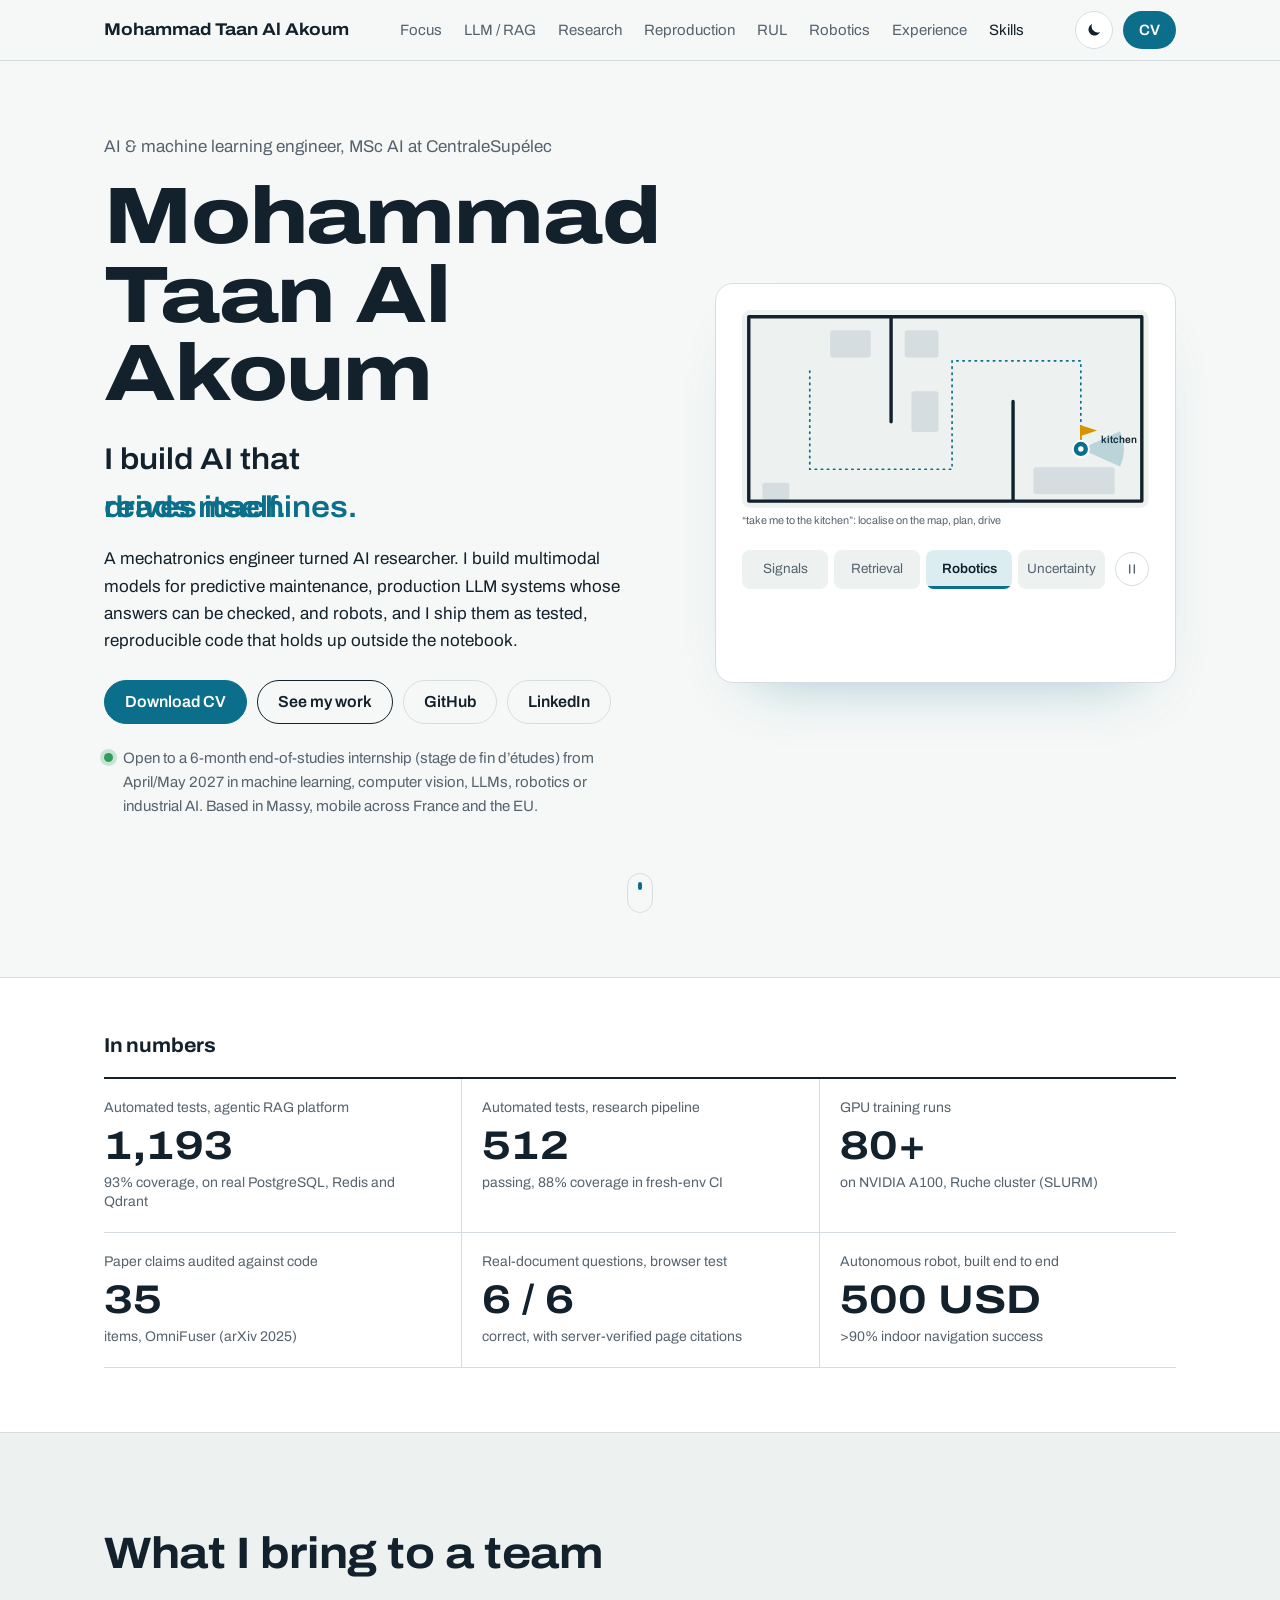
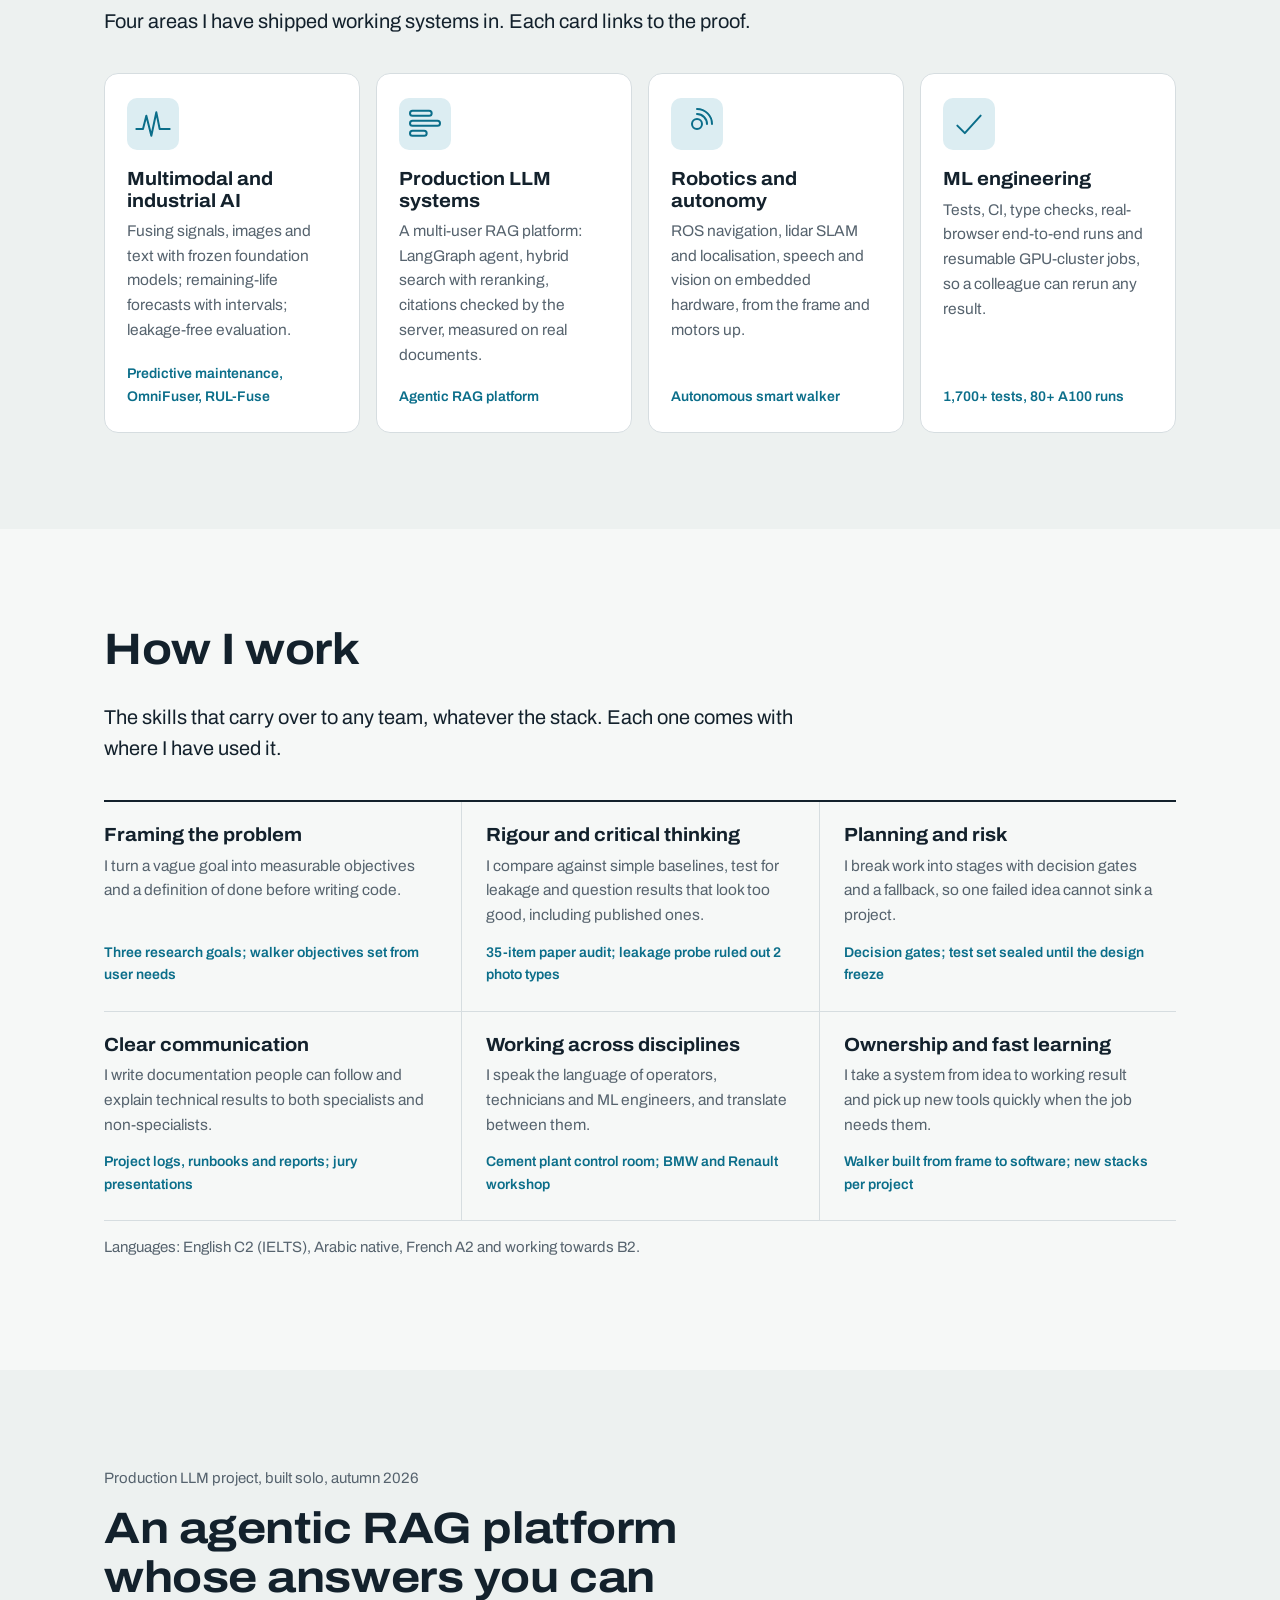
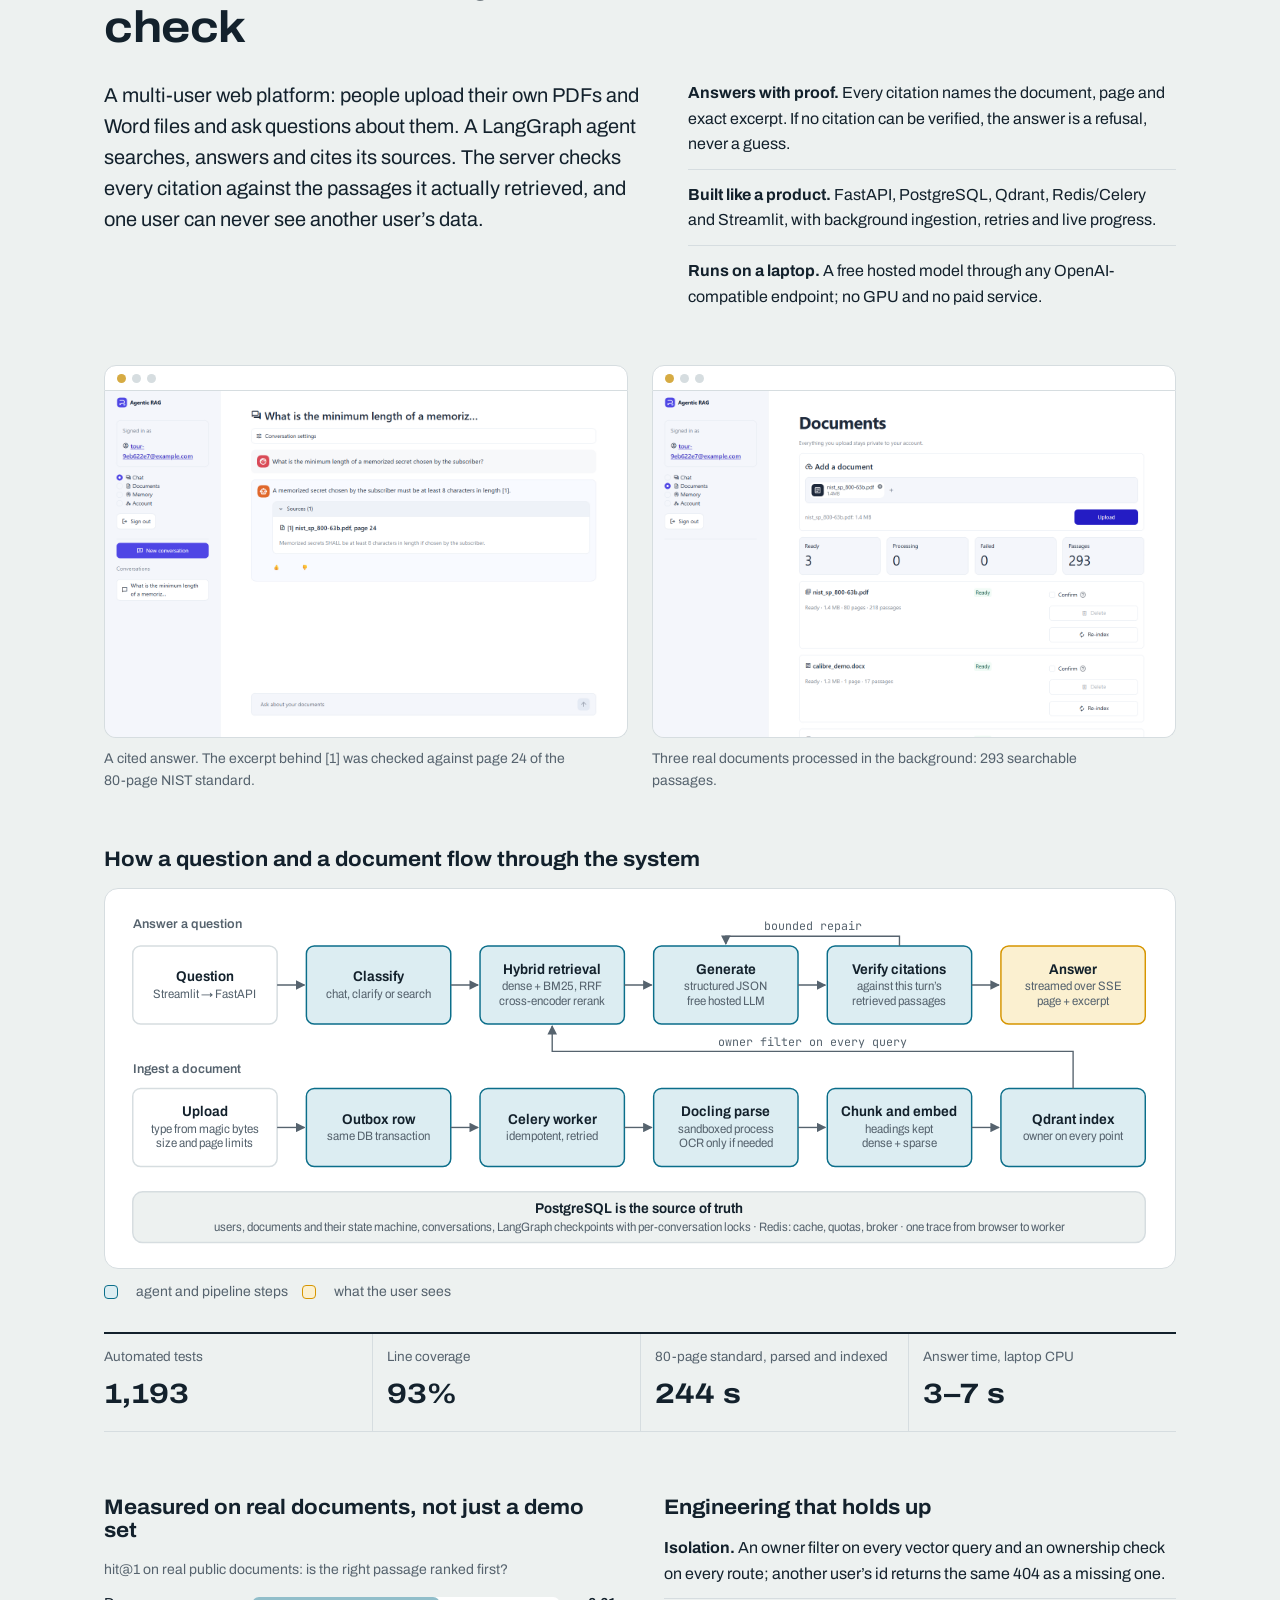
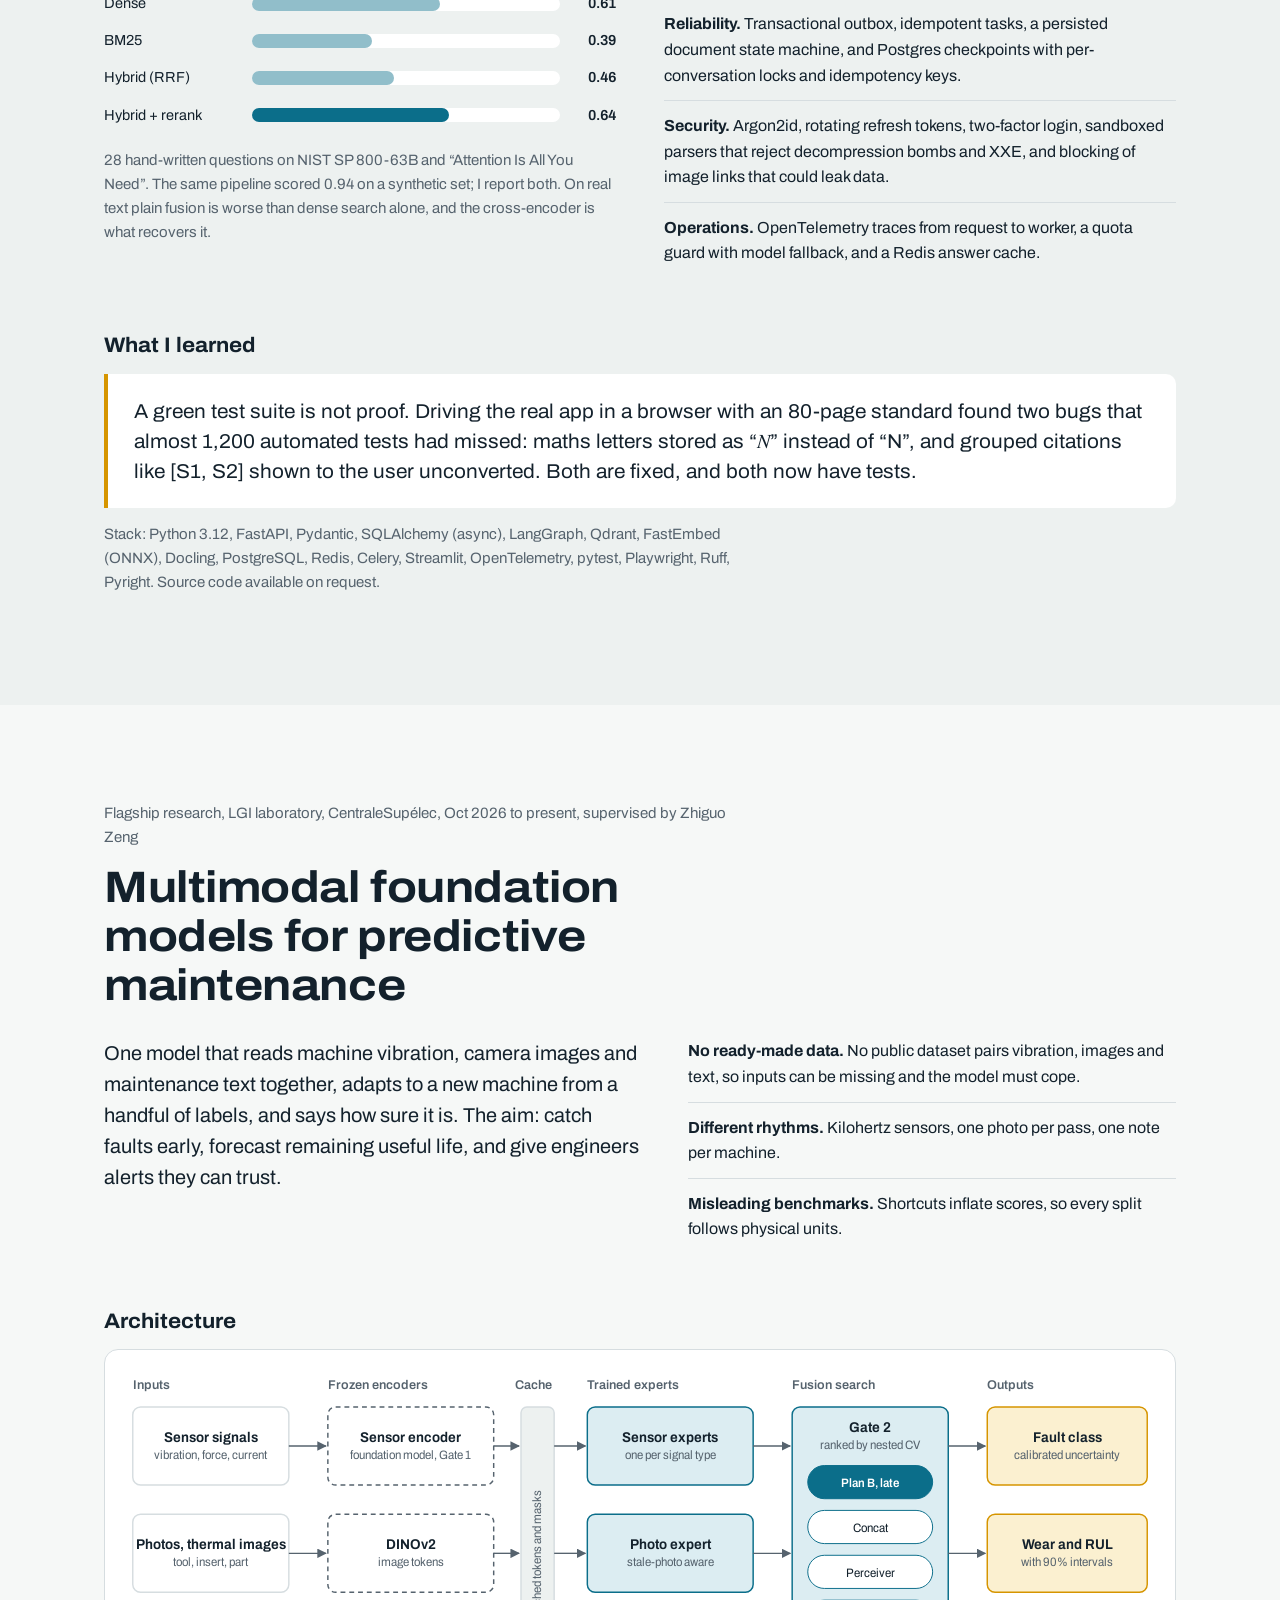
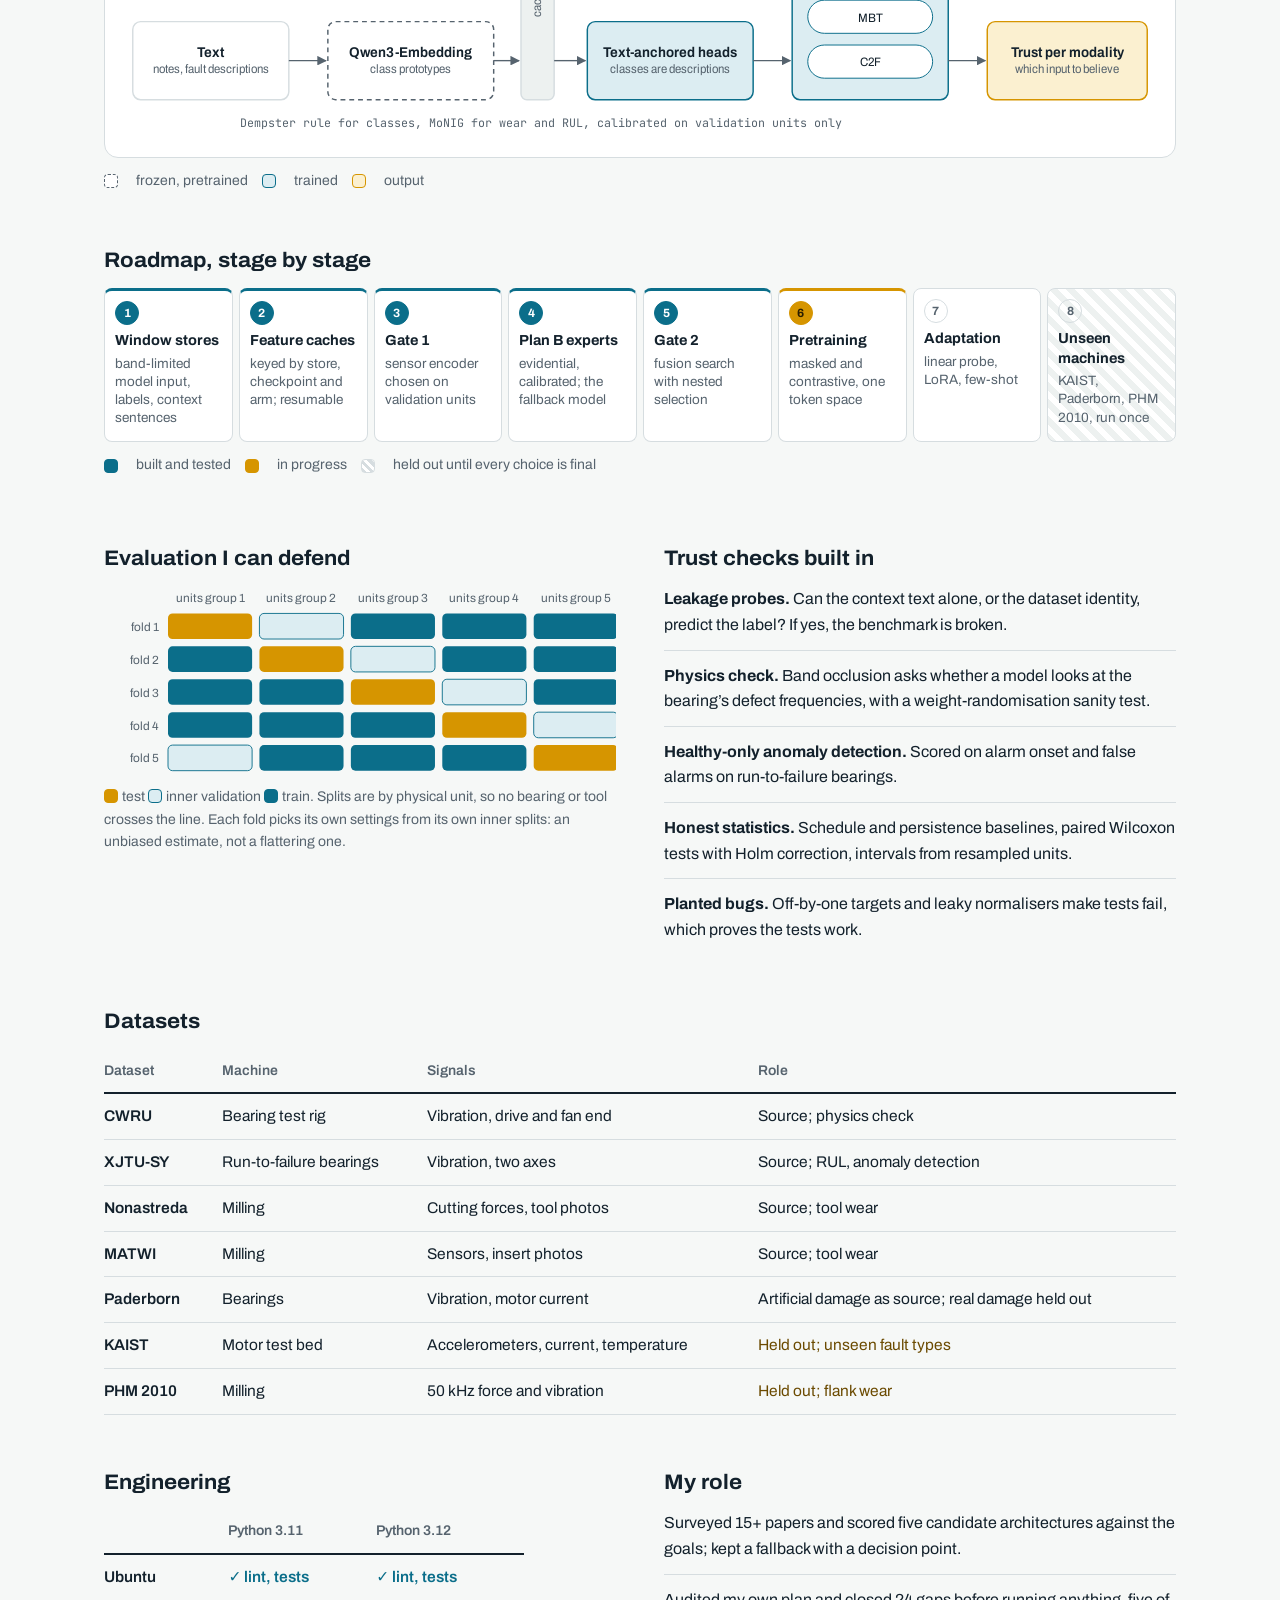
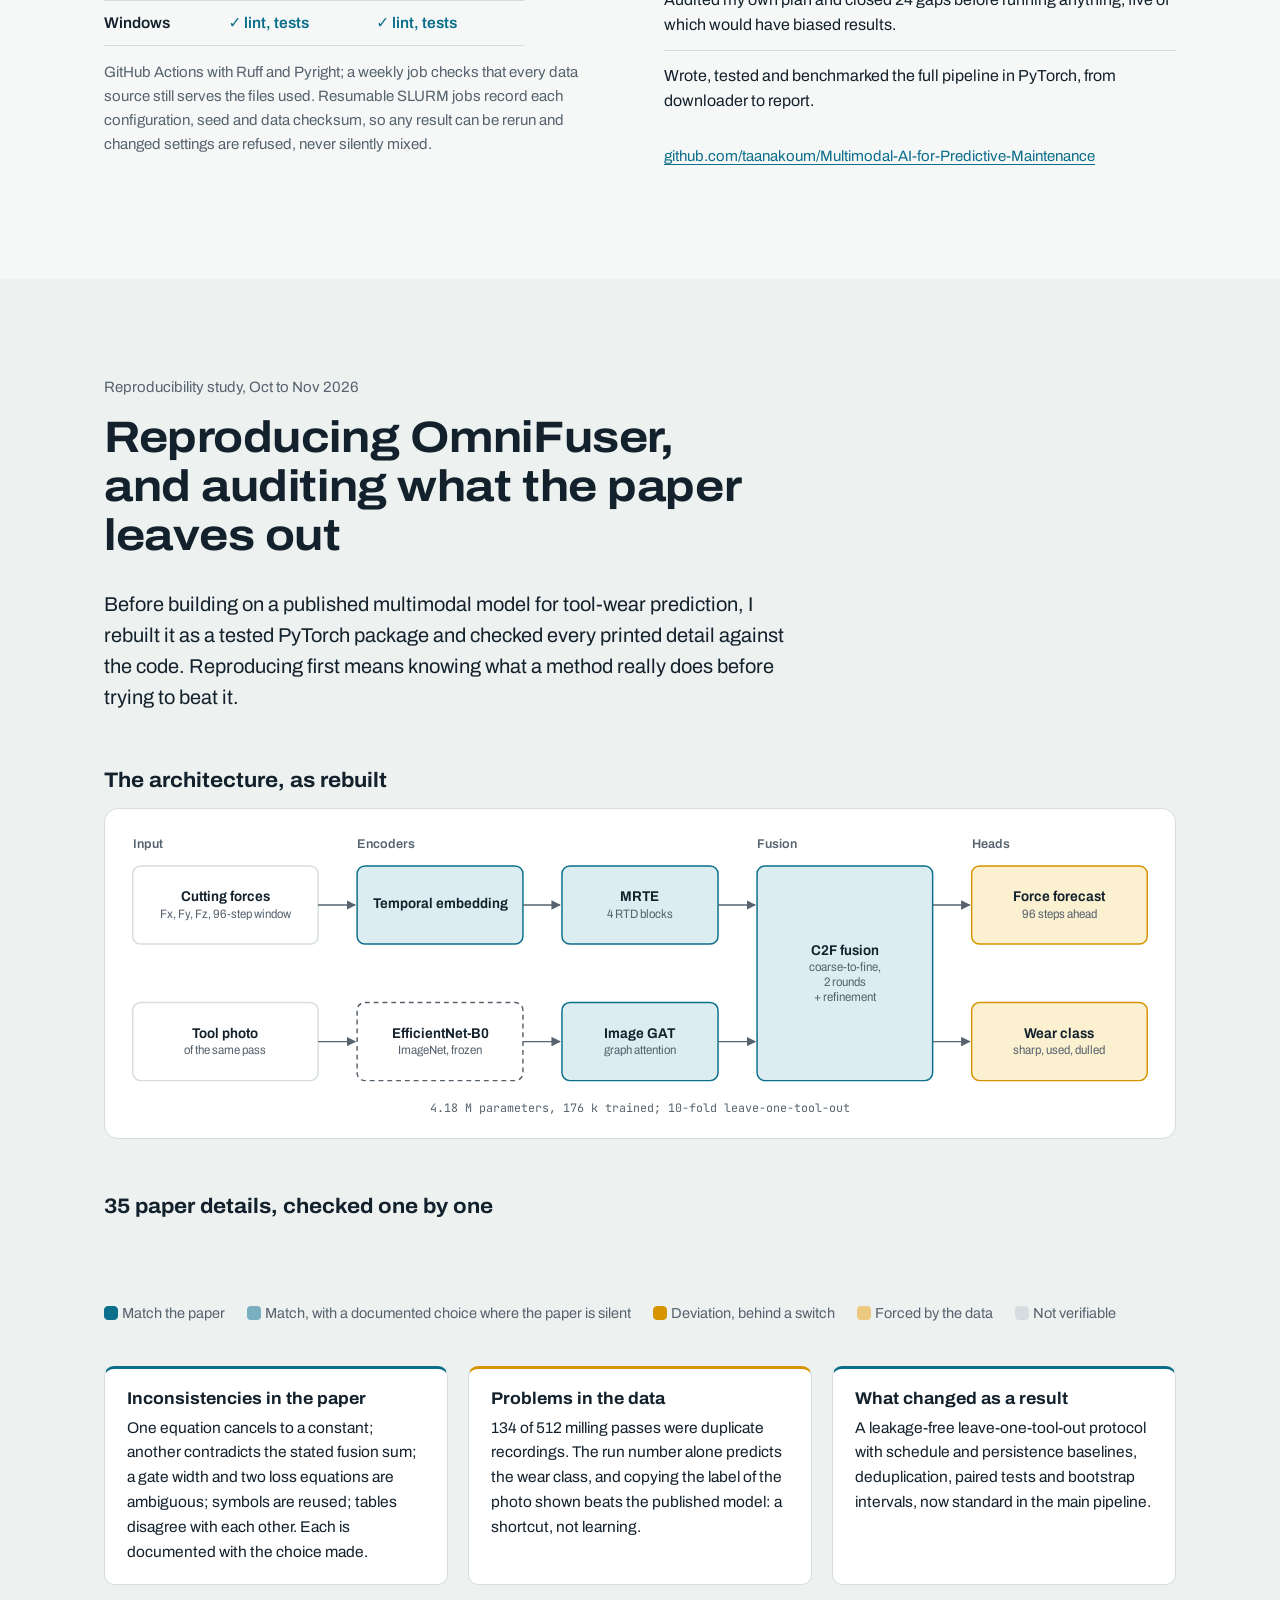
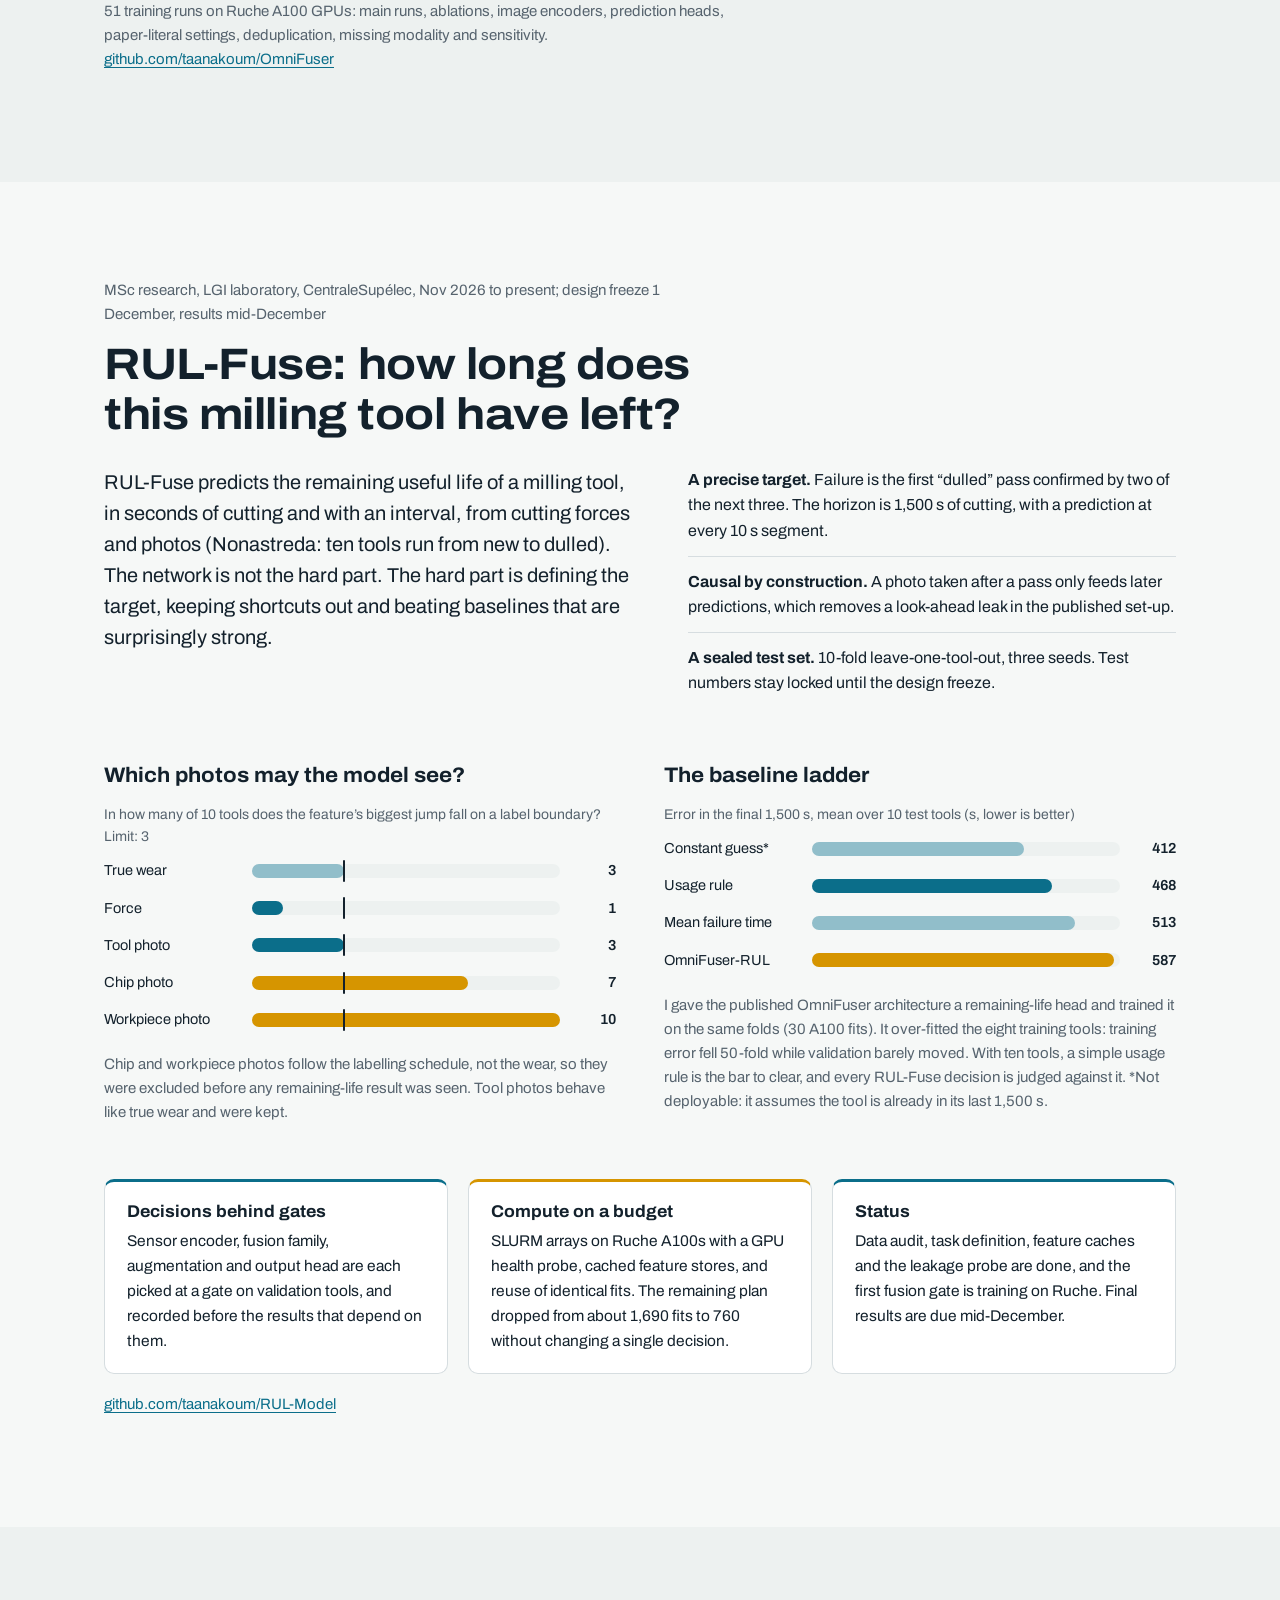
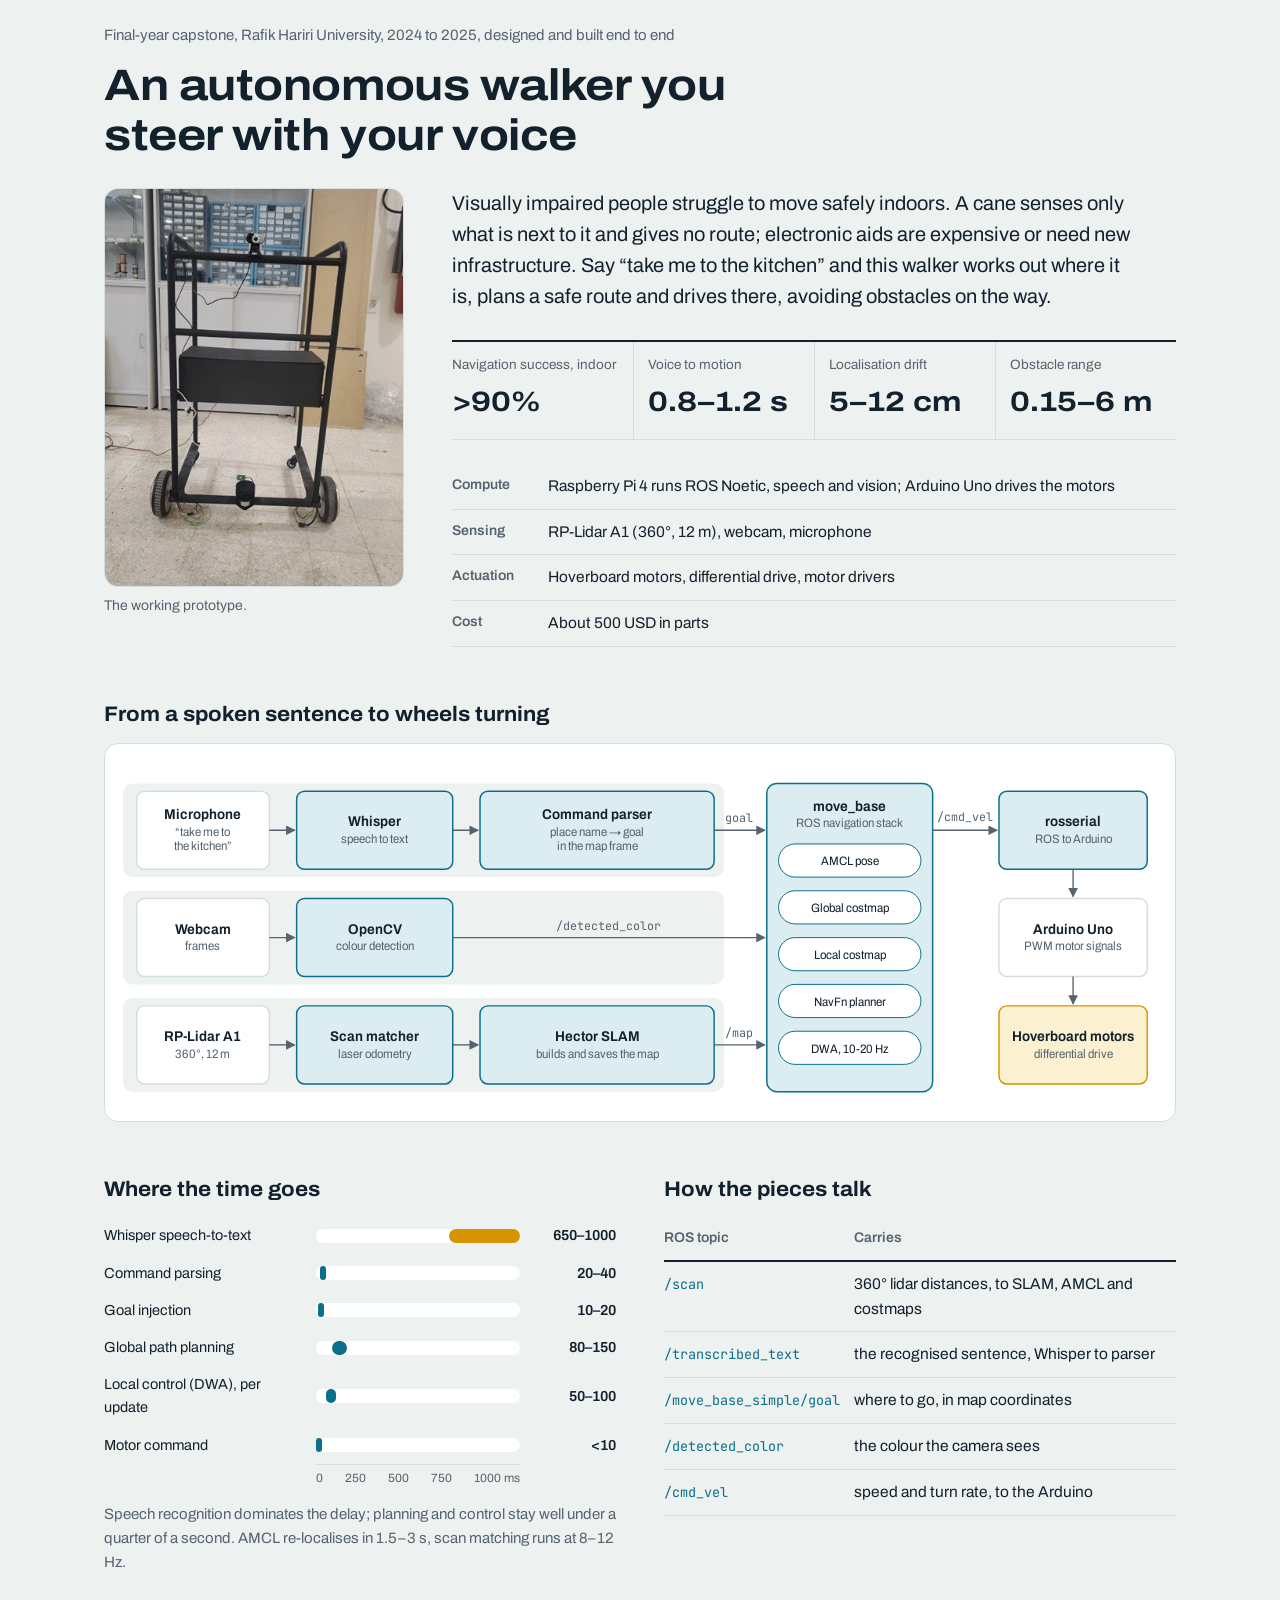
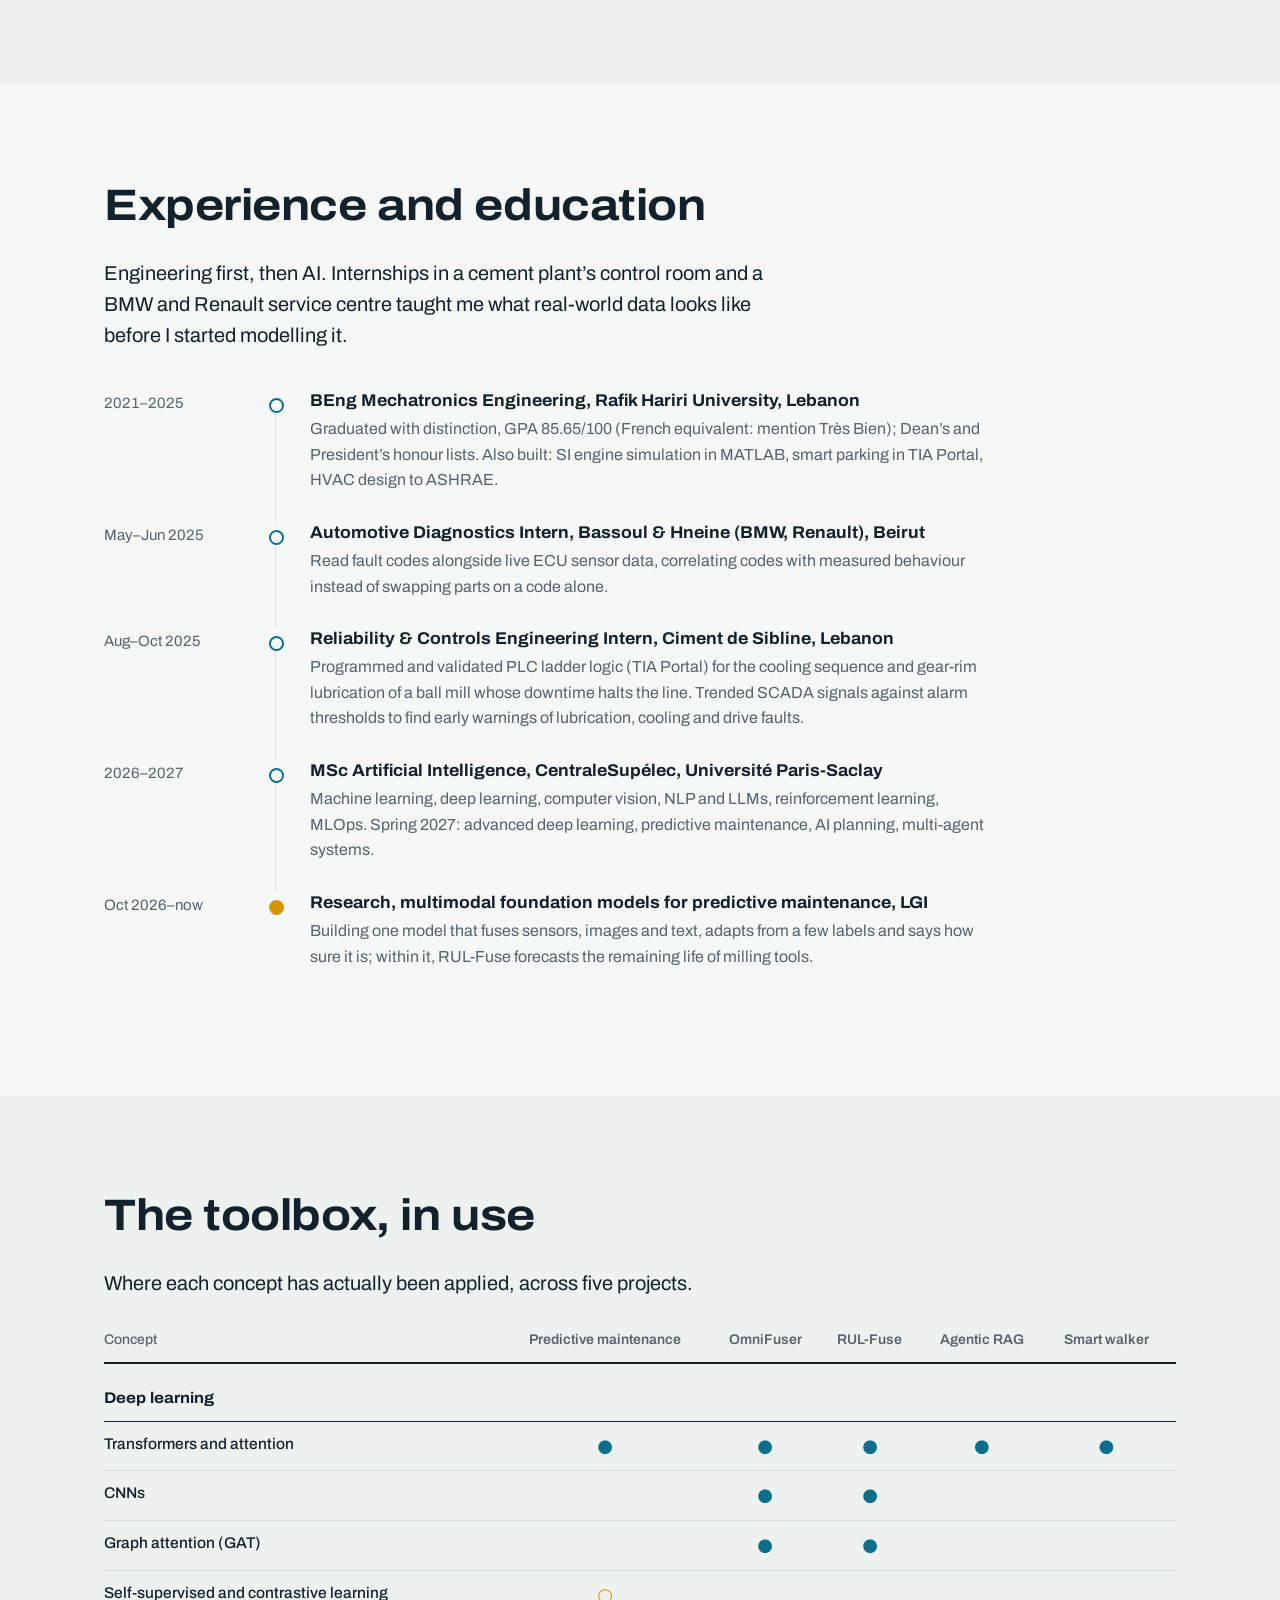
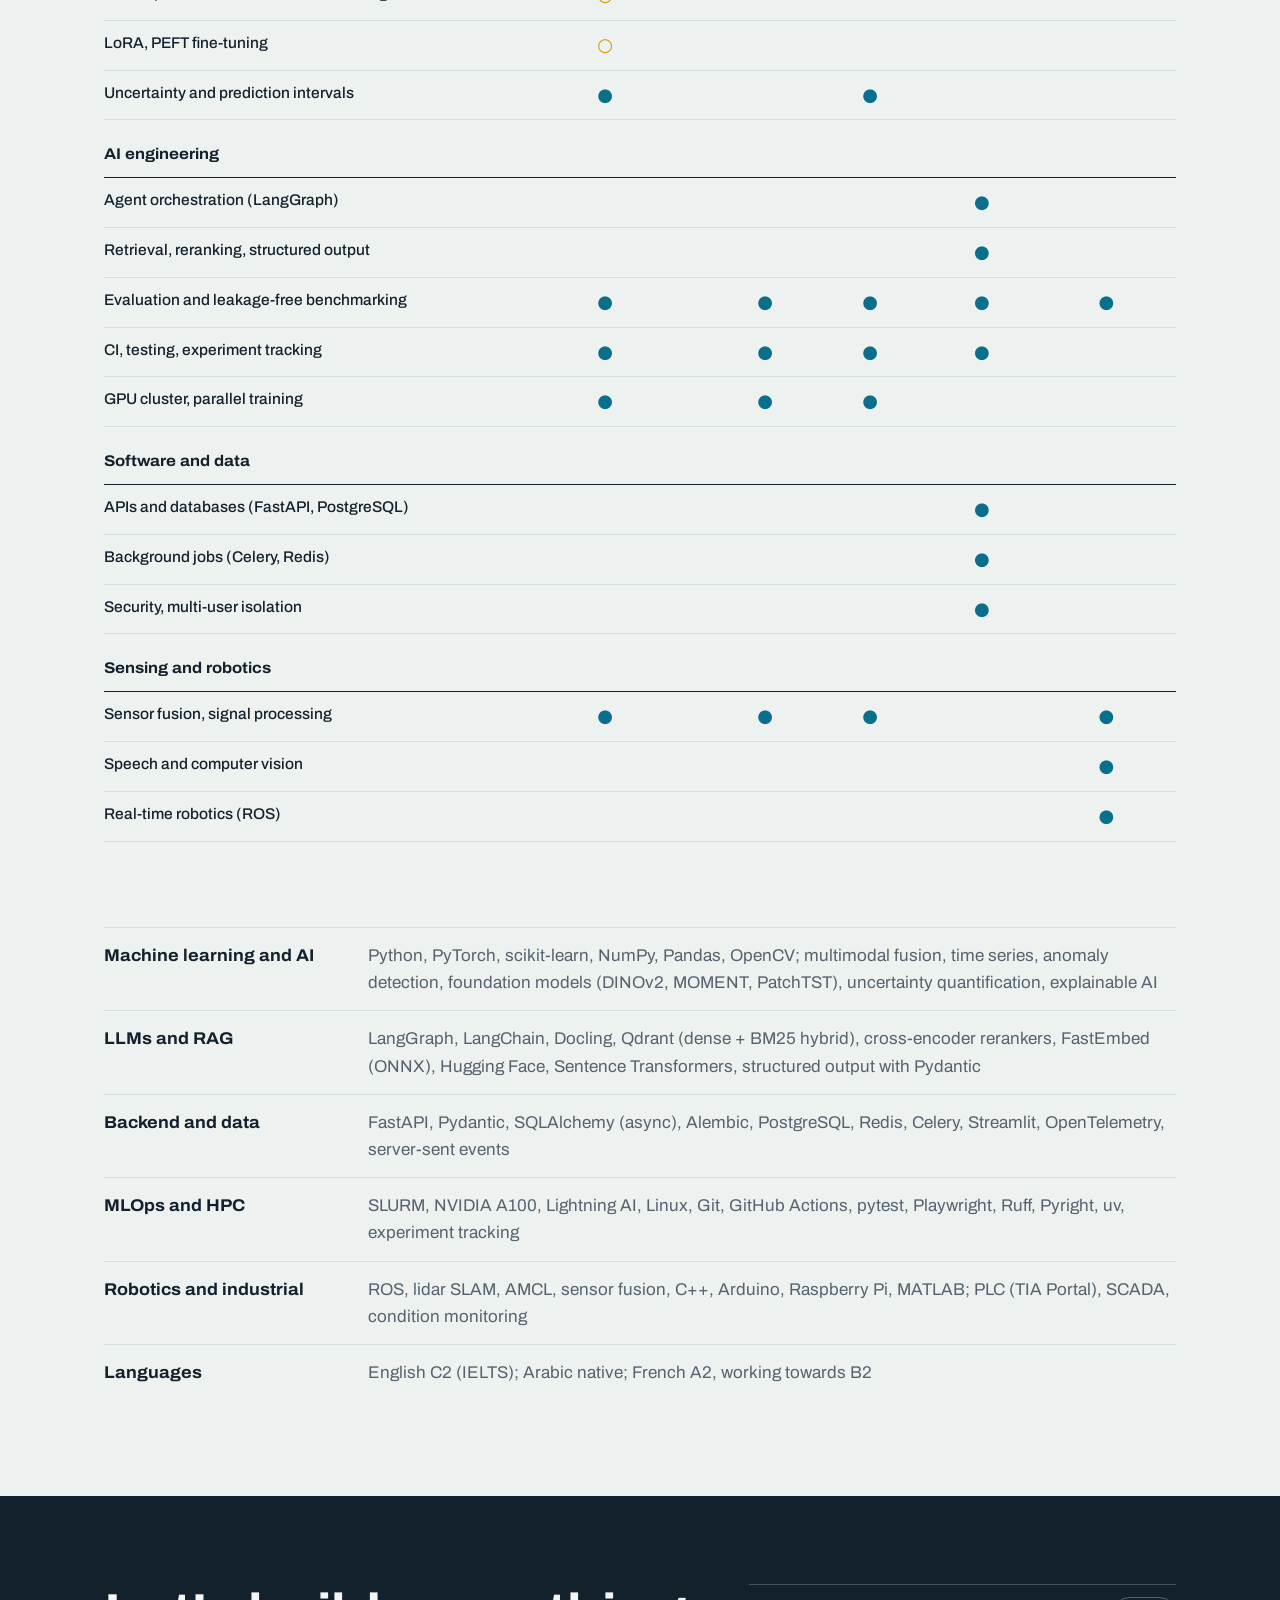
==== commit ce784953: "Add the agentic RAG platform and RUL-Fuse; new numbers, skills and nav; web CV with regenerated PDF;" ====
--- a/index.html
+++ b/index.html
@@ -5,13 +5,13 @@
 <meta name="viewport" content="width=device-width, initial-scale=1">
 <title>Mohammad Taan Al Akoum | AI & ML Engineer</title>
 <script>try{var s=localStorage.getItem("theme");if(s)document.documentElement.setAttribute("data-theme",s)}catch(e){}document.documentElement.classList.add("js")</script>
-<meta name="description" content="AI and machine learning engineer, MSc AI at CentraleSupélec: multimodal deep learning, LLM retrieval agents, robotics and industrial AI, shipped as tested code. Looking for a 6-month internship from April/May 2027.">
+<meta name="description" content="AI and machine learning engineer, MSc AI at CentraleSupélec: multimodal deep learning for predictive maintenance, a production-grade agentic RAG platform, remaining-useful-life prediction and robotics, shipped as tested code. Looking for a 6-month internship from April/May 2027.">
 <meta name="author" content="Mohammad Taan Al Akoum">
 <meta name="theme-color" content="#F6F8F7">
 <link rel="canonical" href="https://taanakoum.github.io/">
 <meta property="og:type" content="website">
 <meta property="og:title" content="Mohammad Taan Al Akoum | AI & ML Engineer">
-<meta property="og:description" content="Multimodal deep learning, LLM retrieval agents, autonomous robots and industrial AI, built and tested end to end. Seeking a 6-month internship from April/May 2027.">
+<meta property="og:description" content="Multimodal deep learning, a production-grade agentic RAG platform, remaining-useful-life prediction and autonomous robots, built and tested end to end. Seeking a 6-month internship from April/May 2027.">
 <meta property="og:url" content="https://taanakoum.github.io/">
 <meta property="og:image" content="https://taanakoum.github.io/assets/og.png">
 <meta name="twitter:card" content="summary_large_image">
@@ -33,11 +33,11 @@
     <a class="brand" href="#top">Mohammad Taan Al Akoum</a>
     <nav aria-label="Sections" id="menu">
       <a href="#bring">Focus</a>
-      <a href="#how">How I work</a>
+      <a href="#rag">LLM / RAG</a>
       <a href="#research">Research</a>
       <a href="#omnifuser">Reproduction</a>
+      <a href="#rul">RUL</a>
       <a href="#walker">Robotics</a>
-      <a href="#rag">LLM / RAG</a>
       <a href="#experience">Experience</a>
       <a href="#skills">Skills</a>
     </nav>
@@ -60,7 +60,7 @@
       <p class="hero-role">AI &amp; machine learning engineer, MSc AI at CentraleSupélec</p>
       <h1><span class="h1-l">Mohammad</span> <span class="h1-l">Taan Al Akoum</span></h1>
       <p class="hero-claim">I build AI that<br><span class="rot" aria-live="polite"><span class="rot-w is-on">reads machines.</span><span class="rot-w">finds the right answer.</span><span class="rot-w">drives itself.</span><span class="rot-w">knows when it’s unsure.</span></span></p>
-      <p class="hero-lede">A mechatronics engineer turned AI researcher. I work across multimodal deep learning, LLM retrieval agents and robotics, with a soft spot for industrial data, and I ship models as tested, reproducible code that holds up outside the notebook.</p>
+      <p class="hero-lede">A mechatronics engineer turned AI researcher. I build multimodal models for predictive maintenance, production LLM systems whose answers can be checked, and robots, and I ship them as tested, reproducible code that holds up outside the notebook.</p>
       <div class="cta">
         <a class="btn btn-main" href="assets/Mohammad_Taan_Al_Akoum_CV.pdf" download>Download CV</a>
         <a class="btn" href="#work">See my work</a>
@@ -95,11 +95,11 @@
   <div class="wrap">
     <h2 id="sheet-h" class="h-small">In numbers</h2>
     <dl class="spec">
-      <div><dt>Research papers surveyed and compared</dt><dd><span data-count="15" data-suf="+">15+</span><small>five candidate architectures scored</small></dd></div>
+      <div><dt>Automated tests, agentic RAG platform</dt><dd><span data-count="1193">1,193</span><small>93% coverage, on real PostgreSQL, Redis and Qdrant</small></dd></div>
       <div><dt>Automated tests, research pipeline</dt><dd><span data-count="512">512</span><small>passing, 88% coverage in fresh-env CI</small></dd></div>
-      <div><dt>GPU training runs</dt><dd><span data-count="51">51</span><small>on NVIDIA A100, Ruche cluster (SLURM)</small></dd></div>
+      <div><dt>GPU training runs</dt><dd><span data-count="80" data-suf="+">80+</span><small>on NVIDIA A100, Ruche cluster (SLURM)</small></dd></div>
       <div><dt>Paper claims audited against code</dt><dd><span data-count="35">35</span><small>items, OmniFuser (arXiv 2025)</small></dd></div>
-      <div><dt>Public datasets registered</dt><dd><span data-count="8">8</span><small>bearings and milling; 3 locked as unseen targets</small></dd></div>
+      <div><dt>Real-document questions, browser test</dt><dd><span data-count="6" data-suf=" / 6">6 / 6</span><small>correct, with server-verified page citations</small></dd></div>
       <div><dt>Autonomous robot, built end to end</dt><dd><span data-count="500" data-suf=" USD">500 USD</span><small>&gt;90% indoor navigation success</small></dd></div>
     </dl>
   </div>
@@ -113,14 +113,14 @@
       <a class="cap" href="#research">
         <svg class="cap-i" viewBox="0 0 48 48" aria-hidden="true"><path d="M4 30 L12 30 L16 14 L22 38 L28 10 L32 30 L44 30"/></svg>
         <h3>Multimodal and industrial AI</h3>
-        <p>Fusing signals, images and text with frozen foundation models; calibrated uncertainty, explainability and leakage-free evaluation.</p>
-        <span class="cap-proof">Predictive maintenance research, OmniFuser</span>
+        <p>Fusing signals, images and text with frozen foundation models; remaining-life forecasts with intervals; leakage-free evaluation.</p>
+        <span class="cap-proof">Predictive maintenance, OmniFuser, RUL-Fuse</span>
       </a>
       <a class="cap" href="#rag">
         <svg class="cap-i" viewBox="0 0 48 48" aria-hidden="true"><rect x="6" y="8" width="26" height="6" rx="3"/><rect x="6" y="20" width="36" height="6" rx="3"/><rect x="6" y="32" width="20" height="6" rx="3"/></svg>
-        <h3>LLMs and retrieval</h3>
-        <p>Agents with memory and tools, hybrid search with reranking, and an evaluation suite that puts a number on every design choice.</p>
-        <span class="cap-proof">Agentic RAG with memory</span>
+        <h3>Production LLM systems</h3>
+        <p>A multi-user RAG platform: LangGraph agent, hybrid search with reranking, citations checked by the server, measured on real documents.</p>
+        <span class="cap-proof">Agentic RAG platform</span>
       </a>
       <a class="cap" href="#walker">
         <svg class="cap-i" viewBox="0 0 48 48" aria-hidden="true"><circle cx="24" cy="24" r="6"/><path d="M24 6 A18 18 0 0 1 42 24"/><path d="M24 12 A12 12 0 0 1 36 24"/></svg>
@@ -131,8 +131,8 @@
       <a class="cap" href="#numbers">
         <svg class="cap-i" viewBox="0 0 48 48" aria-hidden="true"><path d="M10 26 L19 35 L38 14"/></svg>
         <h3>ML engineering</h3>
-        <p>Tests, CI, type checks and resumable GPU-cluster jobs, so a colleague can rerun any result and get the same answer.</p>
-        <span class="cap-proof">512 tests, 51 A100 runs</span>
+        <p>Tests, CI, type checks, real-browser end-to-end runs and resumable GPU-cluster jobs, so a colleague can rerun any result.</p>
+        <span class="cap-proof">1,700+ tests, 80+ A100 runs</span>
       </a>
     </div>
   </div>
@@ -144,13 +144,98 @@
     <p class="lead narrow">The skills that carry over to any team, whatever the stack. Each one comes with where I have used it.</p>
     <div class="soft">
       <div class="sk"><h3>Framing the problem</h3><p>I turn a vague goal into measurable objectives and a definition of done before writing code.</p><span>Three research goals; walker objectives set from user needs</span></div>
-      <div class="sk"><h3>Rigour and critical thinking</h3><p>I compare against simple baselines, test for leakage and question results that look too good, including published ones.</p><span>35-item paper audit; duplicate and shortcut findings</span></div>
-      <div class="sk"><h3>Planning and risk</h3><p>I break work into stages with decision gates and a fallback, so one failed idea cannot sink a project.</p><span>8-stage research plan; 24 gaps closed before running</span></div>
+      <div class="sk"><h3>Rigour and critical thinking</h3><p>I compare against simple baselines, test for leakage and question results that look too good, including published ones.</p><span>35-item paper audit; leakage probe ruled out 2 photo types</span></div>
+      <div class="sk"><h3>Planning and risk</h3><p>I break work into stages with decision gates and a fallback, so one failed idea cannot sink a project.</p><span>Decision gates; test set sealed until the design freeze</span></div>
       <div class="sk"><h3>Clear communication</h3><p>I write documentation people can follow and explain technical results to both specialists and non-specialists.</p><span>Project logs, runbooks and reports; jury presentations</span></div>
       <div class="sk"><h3>Working across disciplines</h3><p>I speak the language of operators, technicians and ML engineers, and translate between them.</p><span>Cement plant control room; BMW and Renault workshop</span></div>
       <div class="sk"><h3>Ownership and fast learning</h3><p>I take a system from idea to working result and pick up new tools quickly when the job needs them.</p><span>Walker built from frame to software; new stacks per project</span></div>
     </div>
     <p class="note">Languages: English C2 (IELTS), Arabic native, French A2 and working towards B2.</p>
+  </div>
+</section>
+
+<section class="sec sec-alt" id="rag" aria-labelledby="rag-h">
+  <div class="wrap">
+    <p class="kicker">Production LLM project, built solo, autumn 2026</p>
+    <h2 id="rag-h">An agentic RAG platform whose answers you can check</h2>
+    <div class="cols">
+      <p class="lead">A multi-user web platform: people upload their own PDFs and Word files and ask questions about them. A LangGraph agent searches, answers and cites its sources. The server checks every citation against the passages it actually retrieved, and one user can never see another user’s data.</p>
+      <ul class="why">
+        <li><b>Answers with proof.</b> Every citation names the document, page and exact excerpt. If no citation can be verified, the answer is a refusal, never a guess.</li>
+        <li><b>Built like a product.</b> FastAPI, PostgreSQL, Qdrant, Redis/Celery and Streamlit, with background ingestion, retries and live progress.</li>
+        <li><b>Runs on a laptop.</b> A free hosted model through any OpenAI-compatible endpoint; no GPU and no paid service.</li>
+      </ul>
+    </div>
+
+    <div class="shots">
+      <figure class="shot"><div class="shot-bar" aria-hidden="true"><i></i><i></i><i></i></div><a href="assets/rag-answer.png" target="_blank" rel="noopener" aria-label="Open the screenshot full size"><img src="assets/rag-answer.png" alt="Screenshot of the platform: a question about the NIST password standard, the answer with citation [1], and the Sources panel showing the verified excerpt from page 24." width="1360" height="900" loading="lazy"></a><figcaption>A cited answer. The excerpt behind [1] was checked against page 24 of the 80-page NIST standard.</figcaption></figure>
+      <figure class="shot"><div class="shot-bar" aria-hidden="true"><i></i><i></i><i></i></div><a href="assets/rag-documents.png" target="_blank" rel="noopener" aria-label="Open the screenshot full size"><img src="assets/rag-documents.png" alt="Screenshot of the documents page: three real documents ready, 293 passages, with per-document status, page and passage counts." width="1360" height="900" loading="lazy"></a><figcaption>Three real documents processed in the background: 293 searchable passages.</figcaption></figure>
+    </div>
+
+    <h3>How a question and a document flow through the system</h3>
+    <div class="dg-scroll"><svg class="diagram" viewBox="0 0 1060 352" role="img" aria-label="Agentic RAG platform. Answering: a question goes from Streamlit through FastAPI to a LangGraph agent that classifies it, runs hybrid retrieval in Qdrant with reranking, generates structured output with the language model, verifies every citation and streams the answer; a failed check triggers a bounded repair. Ingesting: an upload is validated, recorded with an outbox row in PostgreSQL, picked up by an idempotent Celery worker, parsed by Docling in a sandbox, chunked and embedded, and indexed in Qdrant with the owner on every point." xmlns="http://www.w3.org/2000/svg"><defs><marker id="ahr" viewBox="0 0 10 10" refX="9" refY="5" markerWidth="7" markerHeight="7" orient="auto-start-reverse"><path d="M0,0 L10,5 L0,10 z" class="ah"/></marker></defs>
+<g class="nd" style="--i:0.1"><text class="ch" x="10" y="22">Answer a question</text></g>
+<g class="nd" style="--i:0.1"><rect class="bx" x="10" y="40" width="148" height="80" rx="8"/><text class="tt" x="84" y="76" text-anchor="middle">Question</text><text class="ts" x="84" y="93" text-anchor="middle">Streamlit → FastAPI</text></g>
+<g class="nd" style="--i:1.0"><rect class="bx bx-t" x="188" y="40" width="148" height="80" rx="8"/><text class="tt" x="262" y="76" text-anchor="middle">Classify</text><text class="ts" x="262" y="93" text-anchor="middle">chat, clarify or search</text></g>
+<g class="nd" style="--i:1.9"><rect class="bx bx-t" x="366" y="40" width="148" height="80" rx="8"/><text class="tt" x="440" y="68.5" text-anchor="middle">Hybrid retrieval</text><text class="ts" x="440" y="85.5" text-anchor="middle">dense + BM25, RRF</text><text class="ts" x="440" y="100.5" text-anchor="middle">cross-encoder rerank</text></g>
+<g class="nd" style="--i:2.8"><rect class="bx bx-t" x="544" y="40" width="148" height="80" rx="8"/><text class="tt" x="618" y="68.5" text-anchor="middle">Generate</text><text class="ts" x="618" y="85.5" text-anchor="middle">structured JSON</text><text class="ts" x="618" y="100.5" text-anchor="middle">free hosted LLM</text></g>
+<g class="nd" style="--i:3.7"><rect class="bx bx-t" x="722" y="40" width="148" height="80" rx="8"/><text class="tt" x="796" y="68.5" text-anchor="middle">Verify citations</text><text class="ts" x="796" y="85.5" text-anchor="middle">against this turn’s</text><text class="ts" x="796" y="100.5" text-anchor="middle">retrieved passages</text></g>
+<g class="nd" style="--i:4.6"><rect class="bx bx-o" x="900" y="40" width="148" height="80" rx="8"/><text class="tt" x="974" y="68.5" text-anchor="middle">Answer</text><text class="ts" x="974" y="85.5" text-anchor="middle">streamed over SSE</text><text class="ts" x="974" y="100.5" text-anchor="middle">page + excerpt</text></g>
+<g class="ed" style="--i:1.1"><path class="ar" pathLength="1" d="M158,80 L186,80" marker-end="url(#ahr)"/></g>
+<g class="ed" style="--i:2.0"><path class="ar" pathLength="1" d="M336,80 L364,80" marker-end="url(#ahr)"/></g>
+<g class="ed" style="--i:2.9"><path class="ar" pathLength="1" d="M514,80 L542,80" marker-end="url(#ahr)"/></g>
+<g class="ed" style="--i:3.8"><path class="ar" pathLength="1" d="M692,80 L720,80" marker-end="url(#ahr)"/></g>
+<g class="ed" style="--i:4.7"><path class="ar" pathLength="1" d="M870,80 L898,80" marker-end="url(#ahr)"/></g>
+<g class="ed" style="--i:4.2"><path class="ar" pathLength="1" d="M796,40 L796,30 L618,30 L618,38" marker-end="url(#ahr)"/><text class="lb" x="707" y="24" text-anchor="middle">bounded repair</text></g>
+<g class="nd" style="--i:0.1"><text class="ch" x="10" y="170">Ingest a document</text></g>
+<g class="nd" style="--i:0.3"><rect class="bx" x="10" y="186" width="148" height="80" rx="8"/><text class="tt" x="84" y="214.5" text-anchor="middle">Upload</text><text class="ts" x="84" y="231.5" text-anchor="middle">type from magic bytes</text><text class="ts" x="84" y="246.5" text-anchor="middle">size and page limits</text></g>
+<g class="nd" style="--i:1.2"><rect class="bx bx-t" x="188" y="186" width="148" height="80" rx="8"/><text class="tt" x="262" y="222" text-anchor="middle">Outbox row</text><text class="ts" x="262" y="239" text-anchor="middle">same DB transaction</text></g>
+<g class="nd" style="--i:2.1"><rect class="bx bx-t" x="366" y="186" width="148" height="80" rx="8"/><text class="tt" x="440" y="222" text-anchor="middle">Celery worker</text><text class="ts" x="440" y="239" text-anchor="middle">idempotent, retried</text></g>
+<g class="nd" style="--i:3.0"><rect class="bx bx-t" x="544" y="186" width="148" height="80" rx="8"/><text class="tt" x="618" y="214.5" text-anchor="middle">Docling parse</text><text class="ts" x="618" y="231.5" text-anchor="middle">sandboxed process</text><text class="ts" x="618" y="246.5" text-anchor="middle">OCR only if needed</text></g>
+<g class="nd" style="--i:3.9"><rect class="bx bx-t" x="722" y="186" width="148" height="80" rx="8"/><text class="tt" x="796" y="214.5" text-anchor="middle">Chunk and embed</text><text class="ts" x="796" y="231.5" text-anchor="middle">headings kept</text><text class="ts" x="796" y="246.5" text-anchor="middle">dense + sparse</text></g>
+<g class="nd" style="--i:4.8"><rect class="bx bx-t" x="900" y="186" width="148" height="80" rx="8"/><text class="tt" x="974" y="222" text-anchor="middle">Qdrant index</text><text class="ts" x="974" y="239" text-anchor="middle">owner on every point</text></g>
+<g class="ed" style="--i:1.3"><path class="ar" pathLength="1" d="M158,226 L186,226" marker-end="url(#ahr)"/></g>
+<g class="ed" style="--i:2.2"><path class="ar" pathLength="1" d="M336,226 L364,226" marker-end="url(#ahr)"/></g>
+<g class="ed" style="--i:3.1"><path class="ar" pathLength="1" d="M514,226 L542,226" marker-end="url(#ahr)"/></g>
+<g class="ed" style="--i:4.0"><path class="ar" pathLength="1" d="M692,226 L720,226" marker-end="url(#ahr)"/></g>
+<g class="ed" style="--i:4.9"><path class="ar" pathLength="1" d="M870,226 L898,226" marker-end="url(#ahr)"/></g>
+<g class="ed" style="--i:5.6"><path class="ar" pathLength="1" d="M974,186 L974,148 L440,148 L440,122" marker-end="url(#ahr)"/><text class="lb" x="707" y="142" text-anchor="middle">owner filter on every query</text></g>
+<g class="nd" style="--i:6.0"><rect class="bx bx-c" x="10" y="292" width="1038" height="52" rx="10"/><text class="tt" x="529" y="314" text-anchor="middle">PostgreSQL is the source of truth</text><text class="ts" x="529" y="332" text-anchor="middle">users, documents and their state machine, conversations, LangGraph checkpoints with per-conversation locks · Redis: cache, quotas, broker · one trace from browser to worker</text></g>
+</svg></div>
+    <p class="legend"><span class="lg lg-t"></span>agent and pipeline steps <span class="lg lg-o"></span>what the user sees</p>
+
+    <dl class="results">
+      <div><dt>Automated tests</dt><dd><span data-count="1193">1,193</span></dd></div>
+      <div><dt>Line coverage</dt><dd>93%</dd></div>
+      <div><dt>80-page standard, parsed and indexed</dt><dd>244 s</dd></div>
+      <div><dt>Answer time, laptop CPU</dt><dd>3–7 s</dd></div>
+    </dl>
+
+    <div class="two">
+      <div>
+        <h3>Measured on real documents, not just a demo set</h3>
+        <div class="bars bars-wide" role="img" aria-label="hit at 1 on real public documents: dense 0.61, BM25 0.39, hybrid 0.46, hybrid with cross-encoder rerank 0.64.">
+          <p class="bars-h">hit@1 on real public documents: is the right passage ranked first?</p>
+          <div class="bar-r"><span>Dense</span><div class="trk"><i class="b2" style="width:61%"></i></div><em>0.61</em></div>
+          <div class="bar-r"><span>BM25</span><div class="trk"><i class="b2" style="width:39%"></i></div><em>0.39</em></div>
+          <div class="bar-r"><span>Hybrid (RRF)</span><div class="trk"><i class="b2" style="width:46%"></i></div><em>0.46</em></div>
+          <div class="bar-r"><span>Hybrid + rerank</span><div class="trk"><i style="width:64%"></i></div><em>0.64</em></div>
+        </div>
+        <p class="note">28 hand-written questions on NIST SP 800-63B and “Attention Is All You Need”. The same pipeline scored 0.94 on a synthetic set; I report both. On real text plain fusion is worse than dense search alone, and the cross-encoder is what recovers it.</p>
+      </div>
+      <div>
+        <h3>Engineering that holds up</h3>
+        <ul class="checks">
+          <li><b>Isolation.</b> An owner filter on every vector query and an ownership check on every route; another user’s id returns the same 404 as a missing one.</li>
+          <li><b>Reliability.</b> Transactional outbox, idempotent tasks, a persisted document state machine, and Postgres checkpoints with per-conversation locks and idempotency keys.</li>
+          <li><b>Security.</b> Argon2id, rotating refresh tokens, two-factor login, sandboxed parsers that reject decompression bombs and XXE, and blocking of image links that could leak data.</li>
+          <li><b>Operations.</b> OpenTelemetry traces from request to worker, a quota guard with model fallback, and a Redis answer cache.</li>
+        </ul>
+      </div>
+    </div>
+    <h3>What I learned</h3>
+    <blockquote>A green test suite is not proof. Driving the real app in a browser with an 80-page standard found two bugs that almost 1,200 automated tests had missed: maths letters stored as “𝑁” instead of “N”, and grouped citations like [S1, S2] shown to the user unconverted. Both are fixed, and both now have tests.</blockquote>
+    <p class="note">Stack: Python 3.12, FastAPI, Pydantic, SQLAlchemy (async), LangGraph, Qdrant, FastEmbed (ONNX), Docling, PostgreSQL, Redis, Celery, Streamlit, OpenTelemetry, pytest, Playwright, Ruff, Pyright. Source code available on request.</p>
   </div>
 </section>
 
@@ -286,7 +371,64 @@
   </div>
 </section>
 
-<section class="sec" id="walker" aria-labelledby="walker-h">
+<section class="sec" id="rul" aria-labelledby="rul-h">
+  <div class="wrap">
+    <p class="kicker">MSc research, LGI laboratory, CentraleSupélec, Nov 2026 to present; design freeze 1 December, results mid-December</p>
+    <h2 id="rul-h">RUL-Fuse: how long does this milling tool have left?</h2>
+    <div class="cols">
+      <p class="lead">RUL-Fuse predicts the remaining useful life of a milling tool, in seconds of cutting and with an interval, from cutting forces and photos (Nonastreda: ten tools run from new to dulled). The network is not the hard part. The hard part is defining the target, keeping shortcuts out and beating baselines that are surprisingly strong.</p>
+      <ul class="why">
+        <li><b>A precise target.</b> Failure is the first “dulled” pass confirmed by two of the next three. The horizon is 1,500 s of cutting, with a prediction at every 10 s segment.</li>
+        <li><b>Causal by construction.</b> A photo taken after a pass only feeds later predictions, which removes a look-ahead leak in the published set-up.</li>
+        <li><b>A sealed test set.</b> 10-fold leave-one-tool-out, three seeds. Test numbers stay locked until the design freeze.</li>
+      </ul>
+    </div>
+
+    <div class="two">
+      <div>
+        <h3>Which photos may the model see?</h3>
+        <div class="bars bars-wide bars-lim" role="img" aria-label="Leakage probe, out of 10 tools: true wear 3, force 1, tool photo 3, chip photo 7, workpiece photo 10; the limit is 3.">
+          <p class="bars-h">In how many of 10 tools does the feature’s biggest jump fall on a label boundary? Limit: 3</p>
+          <div class="bar-r"><span>True wear</span><div class="trk"><i class="b2" style="width:30%"></i><b class="lim" aria-hidden="true"></b></div><em>3</em></div>
+          <div class="bar-r"><span>Force</span><div class="trk"><i style="width:10%"></i><b class="lim" aria-hidden="true"></b></div><em>1</em></div>
+          <div class="bar-r"><span>Tool photo</span><div class="trk"><i style="width:30%"></i><b class="lim" aria-hidden="true"></b></div><em>3</em></div>
+          <div class="bar-r"><span>Chip photo</span><div class="trk"><i class="bad" style="width:70%"></i><b class="lim" aria-hidden="true"></b></div><em>7</em></div>
+          <div class="bar-r"><span>Workpiece photo</span><div class="trk"><i class="bad" style="width:100%"></i><b class="lim" aria-hidden="true"></b></div><em>10</em></div>
+        </div>
+        <p class="note">Chip and workpiece photos follow the labelling schedule, not the wear, so they were excluded before any remaining-life result was seen. Tool photos behave like true wear and were kept.</p>
+      </div>
+      <div>
+        <h3>The baseline ladder</h3>
+        <div class="bars bars-wide" role="img" aria-label="Mean absolute error in the last 1,500 seconds, lower is better: constant guess 412 seconds, usage rule 468, mean failure time 513, OmniFuser with a remaining-life head 587.">
+          <p class="bars-h">Error in the final 1,500 s, mean over 10 test tools (s, lower is better)</p>
+          <div class="bar-r"><span>Constant guess*</span><div class="trk"><i class="b2" style="width:68.7%"></i></div><em>412</em></div>
+          <div class="bar-r"><span>Usage rule</span><div class="trk"><i style="width:78%"></i></div><em>468</em></div>
+          <div class="bar-r"><span>Mean failure time</span><div class="trk"><i class="b2" style="width:85.4%"></i></div><em>513</em></div>
+          <div class="bar-r"><span>OmniFuser-RUL</span><div class="trk"><i class="bad" style="width:97.9%"></i></div><em>587</em></div>
+        </div>
+        <p class="note">I gave the published OmniFuser architecture a remaining-life head and trained it on the same folds (30 A100 fits). It over-fitted the eight training tools: training error fell 50-fold while validation barely moved. With ten tools, a simple usage rule is the bar to clear, and every RUL-Fuse decision is judged against it. *Not deployable: it assumes the tool is already in its last 1,500 s.</p>
+      </div>
+    </div>
+
+    <div class="three">
+      <div class="find">
+        <h4>Decisions behind gates</h4>
+        <p>Sensor encoder, fusion family, augmentation and output head are each picked at a gate on validation tools, and recorded before the results that depend on them.</p>
+      </div>
+      <div class="find">
+        <h4>Compute on a budget</h4>
+        <p>SLURM arrays on Ruche A100s with a GPU health probe, cached feature stores, and reuse of identical fits. The remaining plan dropped from about 1,690 fits to 760 without changing a single decision.</p>
+      </div>
+      <div class="find">
+        <h4>Status</h4>
+        <p>Data audit, task definition, feature caches and the leakage probe are done, and the first fusion gate is training on Ruche. Final results are due mid-December.</p>
+      </div>
+    </div>
+    <p class="repo"><a href="https://github.com/taanakoum/RUL-Model" target="_blank" rel="noopener">github.com/taanakoum/RUL-Model</a></p>
+  </div>
+</section>
+
+<section class="sec sec-alt" id="walker" aria-labelledby="walker-h">
   <div class="wrap">
     <p class="kicker">Final-year capstone, Rafik Hariri University, 2024 to 2025, designed and built end to end</p>
     <h2 id="walker-h">An autonomous walker you steer with your voice</h2>
@@ -346,32 +488,6 @@
   </div>
 </section>
 
-<section class="sec sec-alt" id="rag" aria-labelledby="rag-h">
-  <div class="wrap">
-    <p class="kicker">LLM project</p>
-    <h2 id="rag-h">A retrieval agent that knows when to look</h2>
-    <p class="lead narrow">An LLM agent with memory on top of a hybrid retrieval pipeline, plus an evaluation suite that measures retrieval quality instead of guessing at it. Built with LangChain, LangGraph, Docling, Sentence Transformers, cross-encoders, ChromaDB and MongoDB Atlas.</p>
-    <div class="dg-scroll"><svg class="diagram" viewBox="0 0 1060 330" role="img" aria-label="Agentic RAG pipeline: documents are parsed by Docling, chunked by structure, embedded densely and sparsely and stored; a query with sub-queries runs dual search, weighted reciprocal rank fusion and cross-encoder reranking to build an answer, driven by a LangGraph agent with memory." xmlns="http://www.w3.org/2000/svg"><defs><marker id="ah" viewBox="0 0 10 10" refX="9" refY="5" markerWidth="7" markerHeight="7" orient="auto-start-reverse"><path d="M0,0 L10,5 L0,10 z" class="ah"/></marker></defs><g class="nd" style="--i:0.1"><text class="ch" x="10" y="20">Ingest</text></g><g class="nd" style="--i:0.1"><rect class="bx" x="10" y="30" width="222" height="72" rx="8"/><text class="tt" x="121.0" y="62.0" text-anchor="middle">Docling</text><text class="ts" x="121.0" y="79.0" text-anchor="middle">text, tables, images</text></g><g class="ed" style="--i:1.8"><path class="ar" pathLength="1" d="M232,66 L270,66" marker-end="url(#ah)"/></g><g class="nd" style="--i:1.7"><rect class="bx" x="272" y="30" width="222" height="72" rx="8"/><text class="tt" x="383.0" y="62.0" text-anchor="middle">Structure-aware chunks</text><text class="ts" x="383.0" y="79.0" text-anchor="middle">sentence- and title-aware</text></g><g class="ed" style="--i:3.5"><path class="ar" pathLength="1" d="M494,66 L532,66" marker-end="url(#ah)"/></g><g class="nd" style="--i:3.3"><rect class="bx" x="534" y="30" width="222" height="72" rx="8"/><text class="tt" x="645.0" y="62.0" text-anchor="middle">Two embeddings</text><text class="ts" x="645.0" y="79.0" text-anchor="middle">dense + TF-IDF sparse</text></g><g class="ed" style="--i:5.1"><path class="ar" pathLength="1" d="M756,66 L794,66" marker-end="url(#ah)"/></g><g class="nd" style="--i:5.0"><rect class="bx" x="796" y="30" width="222" height="72" rx="8"/><text class="tt" x="907.0" y="62.0" text-anchor="middle">Vector stores</text><text class="ts" x="907.0" y="79.0" text-anchor="middle">ChromaDB, MongoDB Atlas</text></g><g class="nd" style="--i:0.1"><text class="ch" x="10" y="146">Answer a question</text></g><g class="nd" style="--i:0.1"><rect class="bx bx-t" x="10" y="156" width="180" height="72" rx="8"/><text class="tt" x="100.0" y="188.0" text-anchor="middle">Query</text><text class="ts" x="100.0" y="205.0" text-anchor="middle">+ generated sub-queries</text></g><g class="ed" style="--i:1.6"><path class="ar" pathLength="1" d="M190,192 L218,192" marker-end="url(#ah)"/></g><g class="nd" style="--i:1.4"><rect class="bx bx-t" x="220" y="156" width="180" height="72" rx="8"/><text class="tt" x="310.0" y="188.0" text-anchor="middle">Dual search</text><text class="ts" x="310.0" y="205.0" text-anchor="middle">dense and sparse</text></g><g class="ed" style="--i:2.9"><path class="ar" pathLength="1" d="M400,192 L428,192" marker-end="url(#ah)"/></g><g class="nd" style="--i:2.7"><rect class="bx bx-t" x="430" y="156" width="180" height="72" rx="8"/><text class="tt" x="520.0" y="188.0" text-anchor="middle">Weighted RRF</text><text class="ts" x="520.0" y="205.0" text-anchor="middle">merge the rankings</text></g><g class="ed" style="--i:4.2"><path class="ar" pathLength="1" d="M610,192 L638,192" marker-end="url(#ah)"/></g><g class="nd" style="--i:4.0"><rect class="bx bx-t" x="640" y="156" width="180" height="72" rx="8"/><text class="tt" x="730.0" y="188.0" text-anchor="middle">Cross-encoder</text><text class="ts" x="730.0" y="205.0" text-anchor="middle">rerank the pool</text></g><g class="ed" style="--i:5.5"><path class="ar" pathLength="1" d="M820,192 L848,192" marker-end="url(#ah)"/></g><g class="nd" style="--i:5.3"><rect class="bx bx-o" x="850" y="156" width="180" height="72" rx="8"/><text class="tt" x="940.0" y="188.0" text-anchor="middle">Answer</text><text class="ts" x="940.0" y="205.0" text-anchor="middle">from the top chunks</text></g><g class="ed" style="--i:6.0"><path class="ar" pathLength="1" d="M896,102 L896,130 L320,130 L320,154" marker-end="url(#ah)" fill="none"/></g><g class="nd" style="--i:0.2"><rect class="bx bx-c" x="10" y="262" width="1040" height="56" rx="10"/><text class="tt" x="530" y="286" text-anchor="middle">LangGraph agent with memory</text><text class="ts" x="530" y="304" text-anchor="middle">per question it decides: query long-term memory, call a tool, or ask follow-up queries</text></g><g class="ed" style="--i:1.0"><path class="ar" pathLength="1" d="M100,260 L100,230" marker-end="url(#ah)"/></g></svg></div>
-    <div class="two">
-      <div>
-        <h3>Measured, not assumed</h3>
-        <div class="bars" role="img" aria-label="Recall at 3: sparse 0.80, hybrid 1.00. Mean reciprocal rank: dense 0.900, hybrid 0.767.">
-          <p class="bars-h">Recall@3, share of questions with the source in the top three</p>
-          <div class="bar-r"><span>Sparse</span><div class="trk"><i class="b2" style="width:80%"></i></div><em>0.80</em></div>
-          <div class="bar-r"><span>Hybrid</span><div class="trk"><i style="width:100%"></i></div><em>1.00</em></div>
-          <p class="bars-h">MRR, how high the first relevant chunk ranks</p>
-          <div class="bar-r"><span>Dense</span><div class="trk"><i class="b2" style="width:90%"></i></div><em>0.900</em></div>
-          <div class="bar-r"><span>Hybrid</span><div class="trk"><i style="width:76.7%"></i></div><em>0.767</em></div>
-        </div>
-        <p class="note">Hybrid also gave the best context density (0.533) and the lowest redundancy. A trade-off, not a clean win: dense led on ranking, hybrid on coverage.</p>
-      </div>
-      <div>
-        <h3>What I learned</h3>
-        <blockquote>A reranker can reorder candidates but never recover a document the first stage missed. Reranking quality is bounded by the candidate pool, so first-stage coverage matters most.</blockquote>
-      </div>
-    </div>
-  </div>
-</section>
 
 <section class="sec" id="experience" aria-labelledby="exp-h">
   <div class="wrap">
@@ -382,7 +498,7 @@
       <li><time>May–Jun 2025</time><div><h4>Automotive Diagnostics Intern, Bassoul &amp; Hneine (BMW, Renault), Beirut</h4><p>Read fault codes alongside live ECU sensor data, correlating codes with measured behaviour instead of swapping parts on a code alone.</p></div></li>
       <li><time>Aug–Oct 2025</time><div><h4>Reliability &amp; Controls Engineering Intern, Ciment de Sibline, Lebanon</h4><p>Programmed and validated PLC ladder logic (TIA Portal) for the cooling sequence and gear-rim lubrication of a ball mill whose downtime halts the line. Trended SCADA signals against alarm thresholds to find early warnings of lubrication, cooling and drive faults.</p></div></li>
       <li><time>2026–2027</time><div><h4>MSc Artificial Intelligence, CentraleSupélec, Université Paris-Saclay</h4><p>Machine learning, deep learning, computer vision, NLP and LLMs, reinforcement learning, MLOps. Spring 2027: advanced deep learning, predictive maintenance, AI planning, multi-agent systems.</p></div></li>
-      <li class="now"><time>Oct 2026–now</time><div><h4>Research, multimodal foundation models for predictive maintenance, LGI</h4><p>Building one model that fuses sensors, images and text, adapts from a few labels and says how sure it is.</p></div></li>
+      <li class="now"><time>Oct 2026–now</time><div><h4>Research, multimodal foundation models for predictive maintenance, LGI</h4><p>Building one model that fuses sensors, images and text, adapts from a few labels and says how sure it is; within it, RUL-Fuse forecasts the remaining life of milling tools.</p></div></li>
     </ol>
   </div>
 </section>
@@ -390,28 +506,32 @@
 <section class="sec sec-alt" id="skills" aria-labelledby="skills-h">
   <div class="wrap">
     <h2 id="skills-h">The toolbox, in use</h2>
-    <p class="lead narrow">Where each concept has actually been applied, across the four projects.</p>
+    <p class="lead narrow">Where each concept has actually been applied, across five projects.</p>
     <div class="tbl-wrap">
     <table class="matrix">
-      <thead><tr><th>Concept</th><th>Predictive maintenance</th><th>OmniFuser</th><th>Agentic RAG</th><th>Smart walker</th></tr></thead>
+      <thead><tr><th>Concept</th><th>Predictive maintenance</th><th>OmniFuser</th><th>RUL-Fuse</th><th>Agentic RAG</th><th>Smart walker</th></tr></thead>
       <tbody>
-        <tr class="grp"><th colspan="5">Deep learning</th></tr>
-        <tr><td>Transformers and attention</td><td class="y">●</td><td class="y">●</td><td class="y">●</td><td class="y">●</td></tr>
-        <tr><td>CNNs</td><td></td><td class="y">●</td><td></td><td></td></tr>
-        <tr><td>Graph attention (GAT)</td><td></td><td class="y">●</td><td></td><td></td></tr>
-        <tr><td>Self-supervised and contrastive learning</td><td class="p">○</td><td></td><td></td><td></td></tr>
-        <tr><td>LoRA, PEFT fine-tuning</td><td class="p">○</td><td></td><td></td><td></td></tr>
-        <tr><td>Uncertainty and explainability</td><td class="y">●</td><td></td><td></td><td></td></tr>
-        <tr class="grp"><th colspan="5">AI engineering</th></tr>
-        <tr><td>Agent orchestration (LangGraph)</td><td></td><td></td><td class="y">●</td><td></td></tr>
-        <tr><td>Retrieval and reranking</td><td></td><td></td><td class="y">●</td><td></td></tr>
-        <tr><td>Evaluation and benchmarking</td><td class="y">●</td><td class="y">●</td><td class="y">●</td><td class="y">●</td></tr>
-        <tr><td>CI, testing, experiment tracking</td><td class="y">●</td><td class="y">●</td><td class="y">●</td><td></td></tr>
-        <tr><td>GPU cluster, parallel training</td><td class="y">●</td><td class="y">●</td><td></td><td></td></tr>
-        <tr class="grp"><th colspan="5">Sensing and robotics</th></tr>
-        <tr><td>Sensor fusion, signal processing</td><td class="y">●</td><td class="y">●</td><td></td><td class="y">●</td></tr>
-        <tr><td>Speech and computer vision</td><td></td><td></td><td></td><td class="y">●</td></tr>
-        <tr><td>Real-time robotics (ROS)</td><td></td><td></td><td></td><td class="y">●</td></tr>
+        <tr class="grp"><th colspan="6">Deep learning</th></tr>
+        <tr><td>Transformers and attention</td><td class="y">●</td><td class="y">●</td><td class="y">●</td><td class="y">●</td><td class="y">●</td></tr>
+        <tr><td>CNNs</td><td></td><td class="y">●</td><td class="y">●</td><td></td><td></td></tr>
+        <tr><td>Graph attention (GAT)</td><td></td><td class="y">●</td><td class="y">●</td><td></td><td></td></tr>
+        <tr><td>Self-supervised and contrastive learning</td><td class="p">○</td><td></td><td></td><td></td><td></td></tr>
+        <tr><td>LoRA, PEFT fine-tuning</td><td class="p">○</td><td></td><td></td><td></td><td></td></tr>
+        <tr><td>Uncertainty and prediction intervals</td><td class="y">●</td><td></td><td class="y">●</td><td></td><td></td></tr>
+        <tr class="grp"><th colspan="6">AI engineering</th></tr>
+        <tr><td>Agent orchestration (LangGraph)</td><td></td><td></td><td></td><td class="y">●</td><td></td></tr>
+        <tr><td>Retrieval, reranking, structured output</td><td></td><td></td><td></td><td class="y">●</td><td></td></tr>
+        <tr><td>Evaluation and leakage-free benchmarking</td><td class="y">●</td><td class="y">●</td><td class="y">●</td><td class="y">●</td><td class="y">●</td></tr>
+        <tr><td>CI, testing, experiment tracking</td><td class="y">●</td><td class="y">●</td><td class="y">●</td><td class="y">●</td><td></td></tr>
+        <tr><td>GPU cluster, parallel training</td><td class="y">●</td><td class="y">●</td><td class="y">●</td><td></td><td></td></tr>
+        <tr class="grp"><th colspan="6">Software and data</th></tr>
+        <tr><td>APIs and databases (FastAPI, PostgreSQL)</td><td></td><td></td><td></td><td class="y">●</td><td></td></tr>
+        <tr><td>Background jobs (Celery, Redis)</td><td></td><td></td><td></td><td class="y">●</td><td></td></tr>
+        <tr><td>Security, multi-user isolation</td><td></td><td></td><td></td><td class="y">●</td><td></td></tr>
+        <tr class="grp"><th colspan="6">Sensing and robotics</th></tr>
+        <tr><td>Sensor fusion, signal processing</td><td class="y">●</td><td class="y">●</td><td class="y">●</td><td></td><td class="y">●</td></tr>
+        <tr><td>Speech and computer vision</td><td></td><td></td><td></td><td></td><td class="y">●</td></tr>
+        <tr><td>Real-time robotics (ROS)</td><td></td><td></td><td></td><td></td><td class="y">●</td></tr>
       </tbody>
     </table>
     </div>
@@ -419,8 +539,9 @@
 
     <dl class="skills">
       <div><dt>Machine learning and AI</dt><dd>Python, PyTorch, scikit-learn, NumPy, Pandas, OpenCV; multimodal fusion, time series, anomaly detection, foundation models (DINOv2, MOMENT, PatchTST), uncertainty quantification, explainable AI</dd></div>
-      <div><dt>LLMs and RAG</dt><dd>LangChain, LangGraph, Docling, Hugging Face, Sentence Transformers, cross-encoder rerankers, ChromaDB, MongoDB Atlas</dd></div>
-      <div><dt>MLOps and HPC</dt><dd>SLURM, NVIDIA A100, Lightning AI, Linux, Git, GitHub Actions, pytest, Ruff, Pyright, experiment tracking</dd></div>
+      <div><dt>LLMs and RAG</dt><dd>LangGraph, LangChain, Docling, Qdrant (dense + BM25 hybrid), cross-encoder rerankers, FastEmbed (ONNX), Hugging Face, Sentence Transformers, structured output with Pydantic</dd></div>
+      <div><dt>Backend and data</dt><dd>FastAPI, Pydantic, SQLAlchemy (async), Alembic, PostgreSQL, Redis, Celery, Streamlit, OpenTelemetry, server-sent events</dd></div>
+      <div><dt>MLOps and HPC</dt><dd>SLURM, NVIDIA A100, Lightning AI, Linux, Git, GitHub Actions, pytest, Playwright, Ruff, Pyright, uv, experiment tracking</dd></div>
       <div><dt>Robotics and industrial</dt><dd>ROS, lidar SLAM, AMCL, sensor fusion, C++, Arduino, Raspberry Pi, MATLAB; PLC (TIA Portal), SCADA, condition monitoring</dd></div>
       <div><dt>Languages</dt><dd>English C2 (IELTS); Arabic native; French A2, working towards B2</dd></div>
     </dl>
--- a/styles.css
+++ b/styles.css
@@ -200,7 +200,7 @@
 .ci td { color: var(--signal); font-weight: 600; }
 .ci td::before { content: "✓ "; }
 .ci tbody th { font-weight: 600; }
-.matrix { min-width: 640px; }
+.matrix { min-width: 720px; }
 .matrix td, .matrix th { text-align: center; }
 .matrix td:first-child, .matrix th:first-child { text-align: left; font-weight: 500; }
 .matrix td.y { color: var(--signal); font-size: 18px; }
@@ -327,7 +327,9 @@
   .spec dd { font-size: 28px; }
   .results dd { font-size: 23px; }
   h3 { margin-top: 44px; }
-  .brand { font-size: 15px; }
+  .brand { font-size: 15px; min-width: 0; overflow: hidden; text-overflow: ellipsis; font-variation-settings: "wdth" 96; }
+  .nav-in { gap: 10px; }
+  .nav-tools { gap: 8px; }
 }
 @media print {
   .nav, .tabs .tab-list { display: none; }
@@ -539,6 +541,30 @@
 
 body::before { content: ""; position: fixed; inset: 0 0 auto; height: env(safe-area-inset-top, 0px); z-index: 30; background: var(--paper); }
 
+/* product screenshots (agentic RAG) */
+.shots { display: grid; grid-template-columns: 1fr 1fr; gap: 24px; margin: 44px 0 0; }
+.shot { margin: 0; }
+.shot img { width: 100%; height: auto; border: 1px solid var(--rule); border-top: 0; border-radius: 0 0 12px 12px; background: #fff; }
+.shot-bar { display: flex; gap: 6px; align-items: center; height: 26px; padding: 0 12px; background: var(--surface); border: 1px solid var(--rule); border-radius: 12px 12px 0 0; }
+.shot-bar i { width: 9px; height: 9px; border-radius: 50%; background: var(--rule); }
+.shot-bar i:first-child { background: color-mix(in srgb, var(--amber) 70%, var(--rule)); }
+.shot figcaption { color: var(--steel); font-size: 14px; margin-top: 10px; max-width: 60ch; }
+.shot { transition: transform .35s cubic-bezier(.2,.7,.2,1); }
+.shot:hover { transform: translateY(-3px); }
+.shot:hover img, .shot:hover .shot-bar { border-color: color-mix(in srgb, var(--signal) 45%, var(--rule)); }
+.shots + h3 { margin-top: 56px; }
+.results + .two { margin-top: 8px; }
+/* wider bar labels, limit marker, flagged bars */
+.bars-wide .bar-r { grid-template-columns: 136px 1fr 44px; }
+.trk i.bad { background: var(--amber); }
+.trk .lim { position: absolute; top: -4px; bottom: -4px; left: 30%; width: 2px; margin-left: -1px; background: var(--ink); border-radius: 1px; }
+@media (max-width: 820px) {
+  .shots { grid-template-columns: 1fr; gap: 28px; }
+}
+@media (max-width: 520px) {
+  .bars-wide .bar-r { grid-template-columns: 112px 1fr 38px; gap: 8px; font-size: 14px; }
+}
+
 /* transferable skills */
 .soft { display: grid; grid-template-columns: repeat(3, 1fr); gap: 0; margin-top: 36px; border-top: 2px solid var(--ink); }
 .sk { padding: 22px 24px 24px 0; border-bottom: 1px solid var(--rule); display: flex; flex-direction: column; min-width: 0; }
